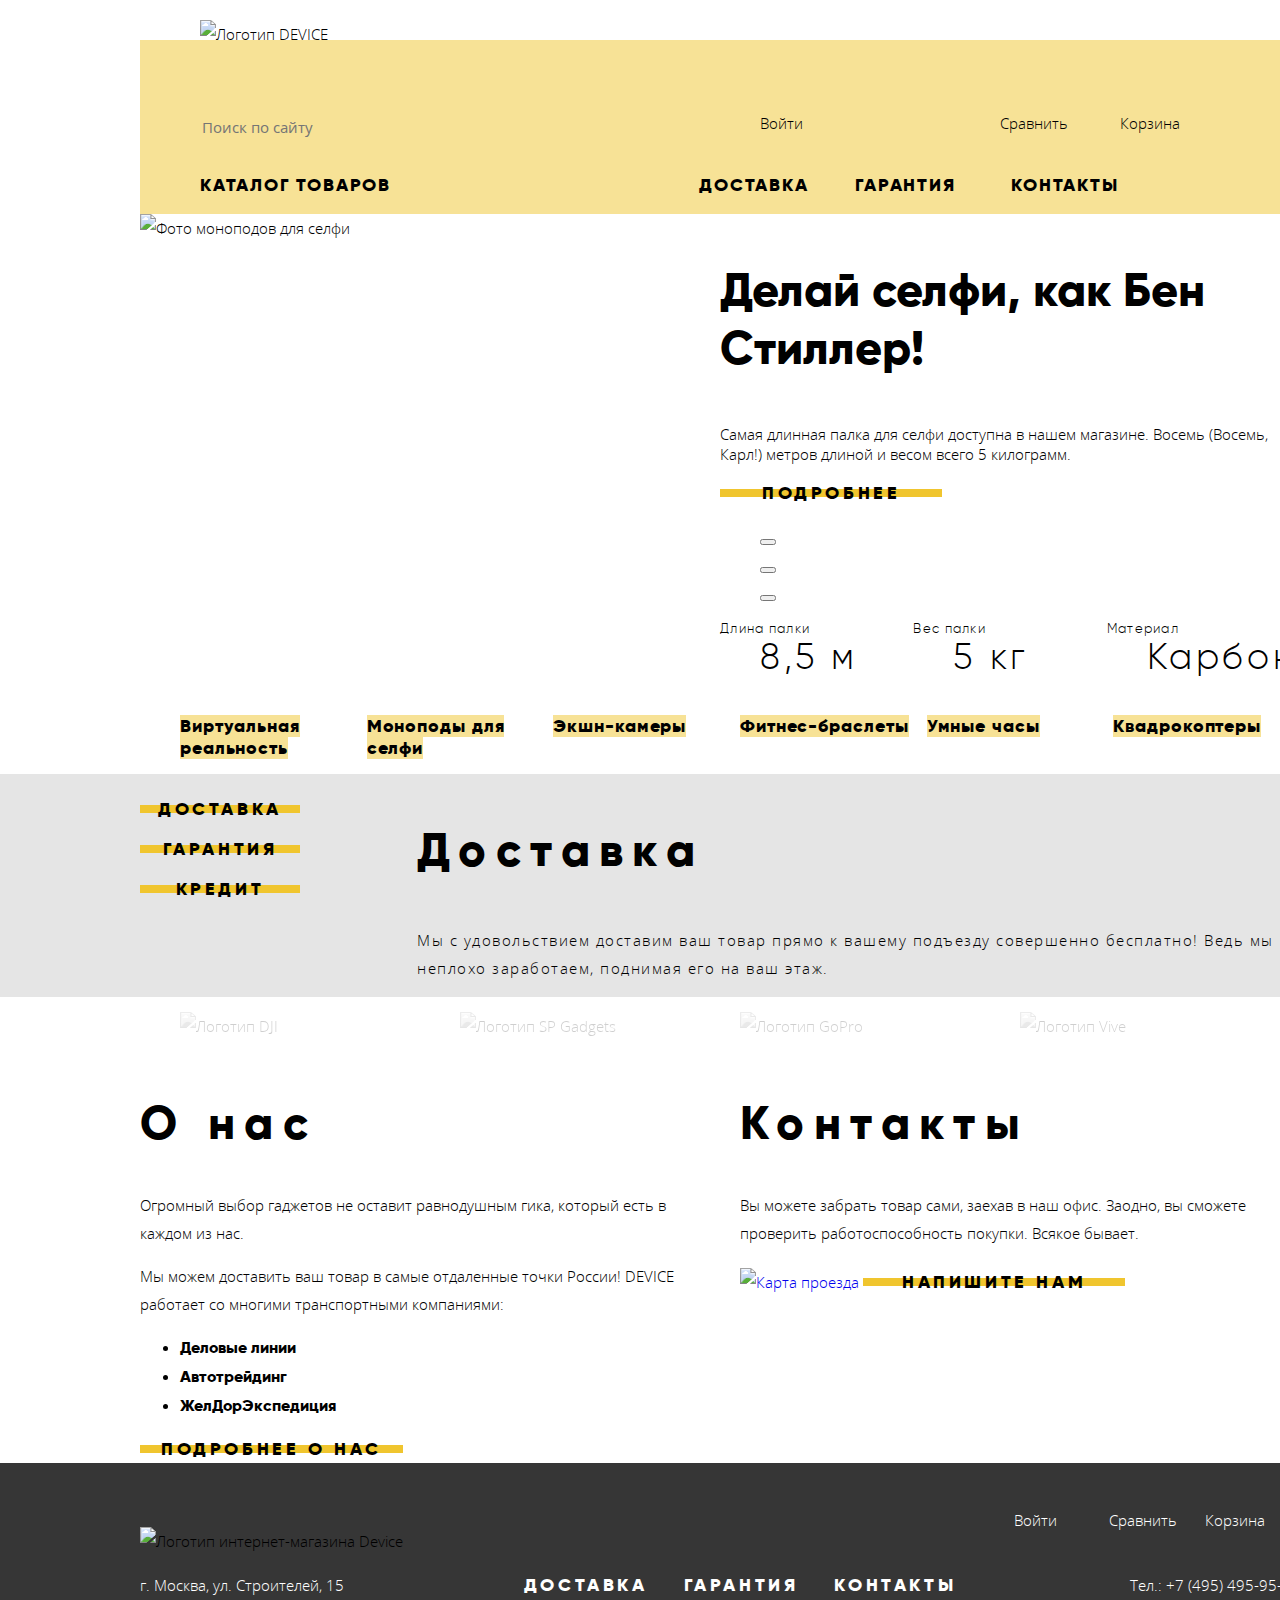
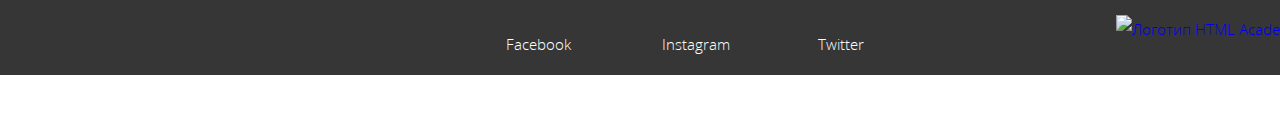
==== index.html @ d5644e41 "Сетка на гридах для внутренней страницы" ====
<!DOCTYPE html>
<html class="page" lang="ru">
  <head>
    <meta charset="utf-8">
    <title>HTML Academy: Девайс</title>
    <link rel="stylesheet" href="css/normalize.css">
    <link rel="stylesheet" href="css/style.css">
  </head>
  <body class="page-body">
    <!-- Хедер, который показывается неавторизованному пользователю -->
    <header class="main-header container">
      <a class="main-header-logo"> <!-- Вынес логотип из nav, чтобы удобнее было строить сетку -->
        <img class="logo logo-active" src="img/logo.svg" width="163" height="35" alt="Логотип DEVICE">
      </a>
      <input class="search" type="search" placeholder="Поиск по сайту">
      <ul class="header-links">
        <li><a class="login-link" href="#">Войти</a></li>
        <li><a class="compare-link" href="#">Сравнить</a></li>
        <li><a class="cart-link" href="#">Корзина</a></li>
      </ul>
      <nav class="main-navigation">
        <ul class="site-navigation">
          <li><a href="catalog.html">Каталог товаров</a></li>
          <li><a href="#">Доставка</a></li>
          <li><a href="#">Гарантия</a></li>
          <li><a href="#">Контакты</a></li>
        </ul>
      </nav>
      <!-- Там еще был элемент оформления, белый прямоугольник, реализованный средствами CSS, его пока не вставляю, если в этом задании только разметку делаем без стилизации. Наверное, это будет <span></span> -->
    </header>

    <main class="main-wrapper">
      <h1 class="visually-hidden">Интернет-магазин DEVICE</h1>
      <div class="featured-products">
        <h2 class="visually-hidden">Популярные товары</h2>
        <!-- Слайд №1 -->
        <section class="slider slide-1 container">
          <img src="img/slider-1.png" width="384" height="486" alt="Фото моноподов для селфи">
          <div class="slider-info-wrapper">
            <h3>Делай селфи, как Бен Стиллер!</h3>
            <p>Самая длинная палка для селфи доступна в нашем магазине.
            Восемь (Восемь, Карл!) метров длиной и весом всего 5 килограмм.</p>
              <a class="button" href="#">Подробнее</a>
              <!-- Кнопки переключения слайдов. С помощью JS реализовал бы смену слайдов по событию onclick,
              а как сделать средствами CSS - пока не думал -->
              <ul class="slider-buttons">
                <li><button type="button"></button></li>
                <li><button type="button"></button></li>
                <li><button type="button"></button></li>
              </ul>
            <dl class="slider-def">
              <div class="slider-def-wrapper">
                <dt>Длина палки</dt>
                <dd>8,5 м</dd>
              </div>
              <div class="slider-def-wrapper">
                <dt>Вес палки</dt>
                <dd>5 кг</dd>
              </div>
              <div class="slider-def-wrapper">
                <dt>Материал</dt>
                <dd>Карбон</dd>
              </div>
            </dl>
          </div>
        </section>
        <!-- Слайд №2/ Этот и последующие слайды пока замоментирую для удобства построения сетки -->
        <!--
        <section class="slider slide-2 container">
          <h3>Худеем правильно!</h3>
          <img src="img/slider-2.png" width="345" height="485" alt="Фото фитнес-браслета">
          <p>Мотивирующие фитнес-браслеты помогут найти в себе силы
          не пропускать занятия и соблюдать диету.</p>
          <dl class="slider-def">
            <dt>Без подзарядки</dt>
            <dd>48 часов</dd>
          </dl>
          <a class="button" href="#">Подробнее</a>
        </section>
        -->
        <!-- Слайд №3 -->
        <!--
        <section class="slider slide-3 container">
          <h3>Порхает как бабочка, жалит как пчела!</h3>
          <img src="img/slider-3.png" width="526" height="334" alt="Фото дрона">
          <p>Этот обычный, на первый взгляд, квадрокоптер оснащен
          мощным лазером, замаскированным под стандартную камеру.</p>
          <dl class="slider-def">
            <dt>Дальность полета</dt>
            <dd>800 м</dd>
            <dt>Радиус поражения</dt>
            <dd>50 м</dd>
          </dl>
          <a class="button" href="#">Подробнее</a>
        </section>
        -->
      </div>
      <section class="popular container">
        <h2 class="visually-hidden">Популярные товарные категории</h2>
        <!-- Во всех пунктах нижеследующего списка иконку можно разметить как img, но это скорее не контентное изображение,
        а "фоновая иконка", и можно оформить как CSS background-image у заголовка. Как лучше? Каждый отдельный блок будет кликабелен -->
        <ul class="popular-list">
          <li class="popular-list-item">
            <a href="#">Виртуальная реальность</a>
          </li>
          <li class="popular-list-item">
            <a href="catalog.html">Моноподы для селфи</a>
          </li>
          <li class="popular-list-item">
            <a href="#">Экшн-камеры</a>
          </li>
          <li class="popular-list-item">
            <a href="#">Фитнес-браслеты</a>
          </li>
          <li class="popular-list-item">
            <a href="#">Умные часы</a>
          </li>
          <li class="popular-list-item">
            <a href="#">Квадрокоптеры</a>
          </li>
        </ul>
      </section>
      <section class="services">
        <h2 class="visually-hidden">Сервисы</h2>
          <div class="services-wrapper container">
            <ul class="services-list">
              <li class="services-list-item"><button class="button services-button" type="button">Доставка</button></li>
              <li class="services-list-item"><button class="button services-button" type="button">Гарантия</button></li>
              <li class="services-list-item"><button class="button services-button" type="button">Кредит</button></li>
            </ul>
            <!-- Первый слайд -->
            <div class="delivery">
              <h3 class="delivery-heading">Доставка</h3>
              <p class="delivery-description">Мы с удовольствием доставим ваш товар прямо к вашему
              подъезду совершенно бесплатно! Ведь мы неплохо
              заработаем, поднимая его на ваш этаж.</p>
              <!-- Фоновая иконка будет, вероятно, background-image -->
            </div>
            <!-- Второй слайд -->
            <!-- Этот и последующие слайды закомментирую на время построения сетки
            <div class="warranty">
              <h3>Гарантия</h3>
              <p class="warranty-description">Если из-за возгорания купленного у нас товара у вас сгорит дом —
              не переживайте, мы выдадим вам новый.
              Товар, не дом, конечно же.</p>
            </div>
             -->
            <!-- Третий слайд -->
            <!--
            <div class="loan">
              <h3>Кредит</h3>
              <p class="loan-description">Залезть в долговую яму стало проще! Кредитные консультанты
              подберут для вас наиболее выгодные
              условия кредита. Выгодные для нашего банка, разумеется.</p>
            </div>
            -->
          </div>
      </section>
      <section class="partners container">
        <h2 class="visually-hidden">Логотипы партнеров</h2>
        <ul class="partners-list">
          <li class="partners-list-item">
            <a href="#"><img src="img/partner-logo-1-color.png" width="260" height="100" alt="Логотип DJI"></a>
          </li>
          <li class="partners-list-item">
            <a href="#"><img src="img/partner-logo-2-color.png" width="260" height="100" alt="Логотип SP Gadgets"></a>
          </li>
          <li class="partners-list-item">
            <a href="#"><img src="img/partner-logo-3-color.png" width="260" height="100" alt="Логотип GoPro"></a>
          </li>
          <li class="partners-list-item">
            <a href="#"><img src="img/partner-logo-4-color.png" width="260" height="100" alt="Логотип Vive"></a>
          </li>
        </ul>
      </section>
      <div class="double-block container"><!-- Два нижеописанных section на макете как бы в одном блоке, поэтому обернул в общий div-->
        <section class="about">
          <!-- Декоративный ректангл, возможно, span+CSS -->
          <h2>О нас</h2>
          <p>Огромный выбор гаджетов не оставит равнодушным гика,
          который есть в каждом из нас.</p>
          <p>Мы можем доставить ваш товар в самые отдаленные точки
          России! DEVICE работает со многими транспортными компаниями:</p>
          <ul class="logistics-list">
            <li class="logistics-list-item">
              <a href="#">Деловые линии</a>
            </li>
            <li class="logistics-list-item">
              <a href="#">Автотрейдинг</a>
            </li>
            <li class="logistics-list-item">
              <a href="#">ЖелДорЭкспедиция</a>
            </li>
          </ul>
          <a class="button button-about" href="#">Подробнее о нас</a>
        </section>
        <section class="contacts">
          <h2>Контакты</h2>
          <!-- Декоративный ректангл, возможно, span+CSS -->
          <p>Вы можете забрать товар сами, заехав в наш офис. Заодно, вы сможете
          проверить работоспособность покупки. Всякое бывает.</p>
          <a class="contacts-map" href="#">
            <img src="img/contacts-map.png" width="560" height="222" alt="Карта проезда">
          </a>
          <button class="button contacts-button" type="button">Напишите нам</button>
        </section>
      </div>
    </main>

    <!-- Футер, который показывается неавторизованному пользователю -->
    <footer class="page-footer">
      <div class="footer-wrapper container">
        <ul class="footer-links">
          <li><a class="login-link" href="#">Войти</a></li>
          <li><a class="compare-link" href="#">Сравнить</a></li>
          <li><a class="cart-link" href="#">Корзина</a></li>
        </ul>
        <address class="address">г. Москва, ул. Строителей, 15</address>
        <a class="page-footer-logo"><!-- Вынес логотип из nav, чтобы удобнее было строить сетку -->
          <img class="logo logo-active" src="img/logo-footer.svg" width="163" height="35" alt="Логотип интернет-магазина Device">
        </a>
        <nav class="footer-navigation">
          <ul class="navigation-list">
            <li class="navigation-list-item"><a href="#">Доставка</a></li>
            <li class="navigation-list-item"><a href="#">Гарантия</a></li>
            <li class="navigation-list-item"><a href="#">Контакты</a></li>
          </ul>
        </nav>
          <div class="phone-wrapper">
            <p>Тел.: <a class="phone" href="tel:+74954959595">+7 (495) 495-95-95</a></p>
          </div>
        <section class="footer-social">
          <h2 class="visually-hidden">Профили в соц. сетях</h2>
          <ul class="social-list">
            <li class="social-list-item"><a class="social-button" href="#">Facebook</a></li>
            <li class="social-list-item"><a class="social-button" href="#">Instagram</a></li>
            <li class="social-list-item"><a class="social-button" href="#">Twitter</a></li>
          </ul>
        </section>
        <a class="footer-academy-link" href="https://htmlacademy.ru/intensive/htmlcss">
          <!-- Изначально в макете ширина логотипа была дробная (26.94), но валидатор выдал ошибку и я
          поставил целое число, т.к. оно в пределах допуска и разница не влияет на внешний вид -->
          <img src="https://via.placeholder.com/27x34" width="27" height="34" alt="Логотип HTML Academy">
        </a>
      </div>
      <!-- Там еще был элемент оформления, оранжевый прямоугольник, реализованный средствами CSS, его пока не вставляю, если в этом задании только разметку делаем без стилизации. Наверное, это будет <span></span> -->
    </footer>
    <!-- Пока делаю сетку, закомментирую модальные окна/
    Модальное окно с формой обратной связи "Напишите нам"
    <section class="modal modal-write-us">
      <h2>Напишите нам</h2>
      Здесь будет сама форма
      <button class="button modal-button" type="button">Отправить</button>
      <button class="modal-close" type="button"></button>
    </section>
    Модальное окно "Карта проезда"
    <section class="modal modal-map">
      <h2>Карта проезда</h2>
    </section> -->
  </body>
</html>
---- css/style.css ----
/* Кастомные свойства (палитра) */
:root {
  /* Основная палитра */
  --black: #000000;
  --dark: #363636;
  --grey: #464646;
  --half-grey: #7E7E7E;
  --grey-light: #E5E5E5;
  --grey-lightest: #EBEBEB;
  --grey-dark: #D9D9D9;
  --white: #FFFFFF;
  /* Дополнительная палитра */
  --yellow: #F7E296;
  --yellow-dark: #F0C52E;
  --yellow-light: #F7E296;
  --green: #91C92F;
  --transparent-black: rgba(0, 0, 0, 0.3);
  /* Статус */
  --status: #F6DADA;
}

/* Шрифты */
@font-face {
  font-family: "Gilroy";
  src:
  url("../fonts/gilroyextrabold.woff2") format("woff2"),
  url("../fonts/gilroyextrabold.woff") format("woff");
  font-weight: 800;
  font-style: normal;
}

@font-face {
  font-family: "Gilroy";
  src:
  url("../fonts/gilroylight.woff2") format("woff2"),
  url("../fonts/gilroylight.woff") format("woff");
  font-weight: 300;
  font-style: normal;
}

@font-face {
  font-family: "Open Sans";
  src:
  url("../fonts/opensans.woff2") format("woff2"),
  url("../fonts/opensans.woff") format("woff");
  font-weight: 400;
  font-style: normal;
}

@font-face {
  font-family: "Open Sans";
  src:
  url("../fonts/opensanslight.woff2") format("woff2"),
  url("../fonts/opensanslight.woff") format("woff");
  font-weight: 300;
  font-style: normal;
}

/* Общие стили */

body {
  min-width: 1440px;
  font-family: Open Sans, Arial, sans-serif;
  font-size: 15px;
  font-weight: 300;
  font-style: normal;
  color: var(--black);
  line-height: 28px;
}

a {
  text-decoration: none;
}

img {
  max-width: 100%; /* Чтобы изображения не выходили за пределы родительских элементов */
  height: auto; /* Автоматическая высота для пропорционального изменения размеров */
}

/* Хедер */
.main-header {
  background-color: var(--yellow);
  padding-left: 60px;
  padding-right: 60px;
}

.main-header.container {
  width: 1040px;
}

.main-navigation {
  font-family: Gilroy, Arial, sans-serif;
  font-style: normal;
  font-weight: 800;
  font-size: 18px;
  line-height: 22px;
  /* identical to box height */
  letter-spacing: 0.1em;
  text-transform: uppercase;
}

.site-navigation {
  padding: 0;
}

.site-navigation,
.header-links {
  list-style: none;
}

.site-navigation a,
.header-links a {
  color: var(--black);
}

.site-navigation a:hover,
.header-links a:hover {
  opacity: 0.6;
}

.site-navigation a:focus,
.header-links a:focus {
  opacity: 0.3;
}

.logo:hover {
  opacity: 0.6;
}

.logo:active {
  opacity: 0.3;
}

.logo-active:hover,
.logo-active:active {
  opacity: 1;
}

.header-links {
  line-height: 20px;
}

/* Слайдер */

/* Потом назначу гриды
.featured-products {
}
*/

.visually-hidden {
  position: absolute;
  clip: rect(0 0 0 0);
  width: 1px;
  height: 1px;
  margin: -1px;
}

.slider-buttons {
  list-style: none;
}

.slider h3 {
  font-family: Gilroy, Arial, sans-serif;
  font-style: normal;
  font-size: 47px;
  line-height: 58px;
}

.slider p {
  line-height: 20px;
}

.slider-def {
  font-family: Gilroy, Arial, sans-serif;
  font-size: 13px;
  line-height: 15px;
  letter-spacing: 0.1em;
}

.slider-def dd {
  font-size: 36px;
  line-height: 42px;
  letter-spacing: 0.1em;
}

.button {
  font-family: Gilroy, Arial, sans-serif;
  font-style: normal;
  font-weight: 800;
  font-size: 18px;
  line-height: 22px;
  /* identical to box height */
  letter-spacing: 0.2em;
  text-transform: uppercase;
  color: var(--black);
  background: linear-gradient(to top, transparent 40%,
  var(--yellow-dark) 40%,
  var(--yellow-dark) 60%,
  transparent 60%);
  border: none;
  box-sizing: border-box;
  padding: 9px 42px;
  outline: 0;
}

.button:hover {
  background: var(--yellow-dark);
}

.button:active {
  background: linear-gradient(to top, transparent 0%,
  var(--yellow-dark) 0%,
  var(--yellow-dark) 100%,
  transparent 100%);
  opacity: 0.3;
}

/* Популярные категории товаров */

/* Потом назначу гриды
.popular {
  width: 1140px;
  margin: 0 auto;
}
*/

.popular-list {
  list-style: none;
}

.popular-list-item {
  font-family: Gilroy, Arial, sans-serif;
  font-weight: 800;
  font-size: 18px;
  line-height: 22px;
  letter-spacing: 0.05em;
}

.popular-list-item a {
  color: var(--black);
  background-color: var(--yellow-light);
}

.popular-list-item a:hover {
  background-color: var(--yellow-dark);
}

.popular-list-item a:active {
  opacity: 0.3;
  background-color: var(--yellow-dark);
}

/* Сервисы */
.services {
  background-color: var(--grey-light);
}

.services-list {
  list-style: none;
}

.services-button {
  padding: 9px;
  min-width: 160px;
}

.services-button:active,
.services-button:focus {
  background: var(--black);
  color: var(--yellow);
  border-radius: 0px;
  box-sizing: border-box;
  width: 277px;
  text-align: left;
  min-width: 177px;
  outline: 0;
  opacity: 1;
}

/* Следующие 3 CSS-правила с разными padding-left нужны для того, чтобы идеально спозиционировать надпись в кнопке,
у которой меняется ширина по нажатию */
li:nth-child(1) .services-button:active,
li:nth-child(1) .services-button:nth-child(1):focus {
  padding-left: 18px;
}

li:nth-child(2) .services-button:active,
li:nth-child(2) .services-button:nth-child(1):focus {
  padding-left: 23px;
}

li:nth-child(3) .services-button:active,
li:nth-child(3) .services-button:nth-child(1):focus {
  padding-left: 36px;
}

.services h3 {
  font-family: Gilroy, Arial, sans-serif;
  font-weight: 800;
  font-size: 47px;
  line-height: 58px;
  /* identical to box height */
  letter-spacing: 0.2em;
}

.services p {
  line-height: 28px;
  /* or 187% */
  letter-spacing: 0.1em;
}

/* Логотипы партнеров */

/* Потом назначу гриды
.partners {
  width: 1140px;
  margin: 0 auto;
}
*/

.partners-list {
  list-style: none;
}

.partners-list-item {
  filter: grayscale(100%) opacity(20%);
}

.partners-list-item:hover {
  filter: none;
}

/* О нас */

.about {
  width: 560px;
}

.about h2 {
  font-family: Gilroy, Arial, sans-serif;
  font-weight: 800;
  font-size: 47px;
  line-height: 58px;
  /* identical to box height */
  letter-spacing: 0.2em;
}

.about p {
  line-height: 28px;
}

/* Будем делать через псевдоэлементы, пока закрываю в коммент
.logistics-list {

}
*/

.logistics-list-item a {
  font-family: Gilroy, Arial, sans-serif;
  font-weight: 800;
  font-size: 16px;
  line-height: 28px;
/* or 175% */
  color: var(--black);
}

.button-about {
  padding: 9px 21px;
}

/* Контакты */
.contacts {
  width: 560px;
}

.contacts h2 {
  font-family: Gilroy, Arial, sans-serif;
  font-weight: 800;
  font-size: 47px;
  line-height: 58px;
  letter-spacing: 0.2em;
  color: var(--black);
}

 .contacts-button {
  padding-right: 39px;
  padding-left: 39px;
 }

/* Подвал */

.page-footer {
  background-color: var(--dark);
}

.footer-links {
  list-style: none;
}

.footer-links a {
  color: var(--white);
}

.footer-links a:hover {
  opacity: 0.6;
}

.footer-links a:focus {
  opacity: 0.3;
}

.footer-links {
  line-height: 20px;
}

.navigation-list {
  list-style: none;
}

.navigation-list a {
  font-family: Gilroy, Arial, sans-serif;
  font-weight: 800;
  font-size: 18px;
  line-height: 22px;
  /* identical to box height */
  letter-spacing: 0.2em;
  text-transform: uppercase;
  color: var(--white);
}

.navigation-list  a {
  color: var(--white);
}

.navigation-list  a:hover {
  opacity: 0.6;
}

.navigation-list  a:focus {
  opacity: 0.3;
}

.address {
  font-style: normal;
}

.address,
.phone,
.page-footer p {
  line-height: 20px;
  color: var(--white);
}

.social-list {
  list-style: none;
}

.social-list a {
  color: var(--white);
}

/* Модальные окна */

.modal-button {
  padding-left: 34px;
  padding-right: 34px;
}

/* Страница каталога */
.heading {
  font-family: Gilroy, Arial, sans-serif;
  font-weight: 800;
}

.main-heading {
  font-size: 47px;
  line-height: 58px;
}

.header-links .logout-button {
  color: var(--transparent-black);
}

.breadcrumbs {
  list-style: none;
  font-size: 14px;
  line-height: 19px;
}

.breadcrumbs a {
  color: var(--black);
  opacity: 0.3;
}

.breadcrumbs a:hover {
  opacity: 0.6;
}

.breadcrumbs a:active {
  opacity: 0.1;
}

.breadcrumbs .breadcrumbs-active:hover,
.breadcrumbs .breadcrumbs-active:active {
  opacity: 0.3;
}

/* Сортировка */
.sort-wrapper {
  background-color: var(--grey-light);
}

.sort-heading {
  font-size: 16px;
  line-height: 20px;
  text-transform: uppercase;
}

.sort-list,
.sort-arrows {
  list-style: none;
}

.sort-list a {
  font-size: 14px;
  line-height: 19px;
  color: var(--black);
  opacity: 0.3;
}

.sort-list a:hover,
.sort-list a:focus {
  opacity: 0.6;
}

.sort-list a:active {
  opacity: 1;
  pointer-events: none;
}

.sort-list .sort-active,
.sort-list .sort-active:hover,
.sort-list .sort-active:active {
  opacity: 1;
}

.product-list {
  list-style: none;
}

.product-heading {
  color: var(--black);
  font-size: 18px;
  line-height: 22px;
  letter-spacing: 0.05em;
}

.price {
  font-family: Gilroy, Arial, sans-serif;
  font-size: 16px;
  line-height: 18px;
  letter-spacing: 0.05em;
}

.product-list .button {
  padding-left: 36px;
  padding-right: 36px;
}

.compare-button {
  font-size: 13px;
  line-height: 18px;
  letter-spacing: 0.1em;
  color: var(--black);
  opacity: 0.5;
}

.compare-button:hover {
  opacity: 1;
}

.compare-button:active {
  opacity: 0.2;
}

.pagination-wrapper {
  background-color: var(--grey-lightest);
}

.pagination-list {
  list-style: none;
}

.pagination-button {
  font-family: Gilroy, Arial, sans-serif;;
  font-weight: 800;
  font-size: 16px;
  line-height: 20px;
  letter-spacing: 0.1em;
  text-transform: uppercase;
  border: none;
  outline: 0;
  background-color: var(--grey-lightest);
  padding: 25px 26px;
  color: var(--black);
}

.pagination-button:hover {
  background-color: var(--grey-dark);
}

.pagination-button:active {
  color: var(--transparent-black);
}

.pagination-button.numbers {
  color: var(--black);
  padding: 5px;
  opacity: 0.3;
}

.pagination-button.numbers:hover,
.pagination-button.numbers:focus {
  opacity: 0.6;
}

.pagination-button.numbers:active {
  opacity: 1;
}

.numbers.numbers-active,
.numbers.numbers-active:hover,
.numbers.numbers-active:focus,
.numbers.numbers-active:active {
  opacity: 1;
  background: none;
  color: var(--black);
}

.pagination-button.numbers-active:hover {
  background: none;
}

/* Grid */
.page {
  height: 100%; /* чтобы при нехватке контента подвал прижимался к нижней части страницы. */
}

.page-body {
  min-height: 100%;
  display: grid;
  grid-template-rows: min-content 1fr min-content;
  align-content: start;
}

.container {
  width: 1160px;
  margin-left: auto;
  margin-right: auto;
}

.main-header {
  display: grid;
  grid-template-columns: 1fr 1fr;
  grid-template-rows: 1fr 1fr 1fr;
  margin-top: 40px;
}

.header-links {
  display: grid;
  grid-template-columns: 50% 25% 25%;
  grid-column: 2 / 3;
  margin-left: 0;
}

.main-header-logo {
  grid-column: 1 / 3;
}

.search {
  grid-column: 1 / 2;
  width: 144px;
  height: 20px;
  align-self: center;
  border: none;
  background-color: var(--yellow);
}

.main-navigation {
  grid-column: 1 / 3;
}

.site-navigation {
  display: grid;
  grid-template-columns: 48% 15% 15% 22%;
}

.main-header-logo {
  bottom: 20px;
  position: relative;
}

.slider {
  display: grid;
  grid-template-columns: 1fr 1fr;
}

.slider a {
  grid-column: 1 / 2;
}

.slider-def {
  display: grid;
  grid-template-columns: repeat(3, 1fr);
}

/* Микросетка, ставит кнопки слайдера друг за другом
.slider-buttons {
  display: grid;
  grid-template-columns: repeat(3, 1fr);
}
*/

/*
.slider-buttons-wrapper {
  display: grid;
  grid-template-columns: repeat(2, 1fr);
}
*/

.popular-list {
  display: grid;
  grid-template-columns: repeat(6, 1fr);
}

.services-wrapper {
  display: grid;
  grid-template-columns: 277px 1fr;
}

.services-list {
  padding-left: 0;
}

.partners-list {
  display: grid;
  grid-template-columns: repeat(4, 1fr);
}

.double-block {
  gap: 40px;
  display: grid;
  grid-template-columns: 1fr 1fr;
}

.footer-wrapper {
  display: grid;
  grid-template-columns: 1fr 1fr 1fr;
  grid-template-rows: 1fr 1fr 1fr;
}

.page-footer {
  padding-top: 32px;
}

.page-footer-logo {
  grid-column: 1 / 2;
  grid-row: 1 / 2;
  padding-top: 32px;
  /*margin-top: 64px;*/
}

.footer-links {
  grid-column: 3 / 4;
  grid-row: 1 / 2;
  display: grid;
  grid-template-columns: repeat(3, 1fr);
  /*margin-top: 46px;*/
}

.address {
  grid-column: 1 / 2;
  grid-row: 2 / 3;
  align-self: center;
}

.footer-navigation {
  grid-column: 2 / 3;
  grid-row: 2 / 3;
  align-self: center;
}

.navigation-list {
  display: grid;
  grid-template-columns: repeat(3, 1fr);
}

.navigation-list li {
  margin-left: 18px;
  margin-right: 18px;
}

.phone-wrapper {
  grid-column: 3 / 4;
  grid-row: 2 / 3;
  align-self: center;
  text-align: right;
}

.footer-social {
  grid-column: 2 / 3;
  grid-row: 3 / 4;
}

.footer-academy-link {
  grid-column: 3 / 4;
  grid-row: 3 / 4;
  text-align: right;
}

.social-list {
  display: grid;
  grid-template-columns: repeat(3, 1fr);
}

/* Сетка страницы каталога */

.header-links-inner {
  display: grid;
  grid-template-columns: 35% 15% 25% 25%;
  grid-column: 2 / 3;
  list-style: none;
}

.top-wrapper.container {
  width: 1044px;
  padding-left: 60px;
  padding-right: 60px;
}

.breadcrumbs {
  display: grid;
  grid-template-columns: 1fr 1fr 1fr 50%;
  grid-template-areas:
  'first second third .';
  padding-left: 0px;
}

.breadcrumb-first {
  grid-area: first;
}

.breadcrumb-second {
  grid-area: second;
}

.breadcrumb-third {
  grid-area: third;
}

.inner-page .footer-links {
  grid-column: 2 / 4;
  grid-row: 1 / 2;
  display: grid;
  grid-template-columns: repeat(4, 1fr);
  /*margin-top: 46px;*/
}

.section-wrapper {
  display: grid;
  grid-template-columns: 238px auto;
}

.sort-wrapper {
  display: grid;
  grid-template-columns: 20% 70% 10%;
}

.product-list {
  display: grid;
  grid-template-columns: 50% 50%;
}

.pagination-wrapper {
  display: grid;
  grid-template-columns: 15% 70% 15%;
}
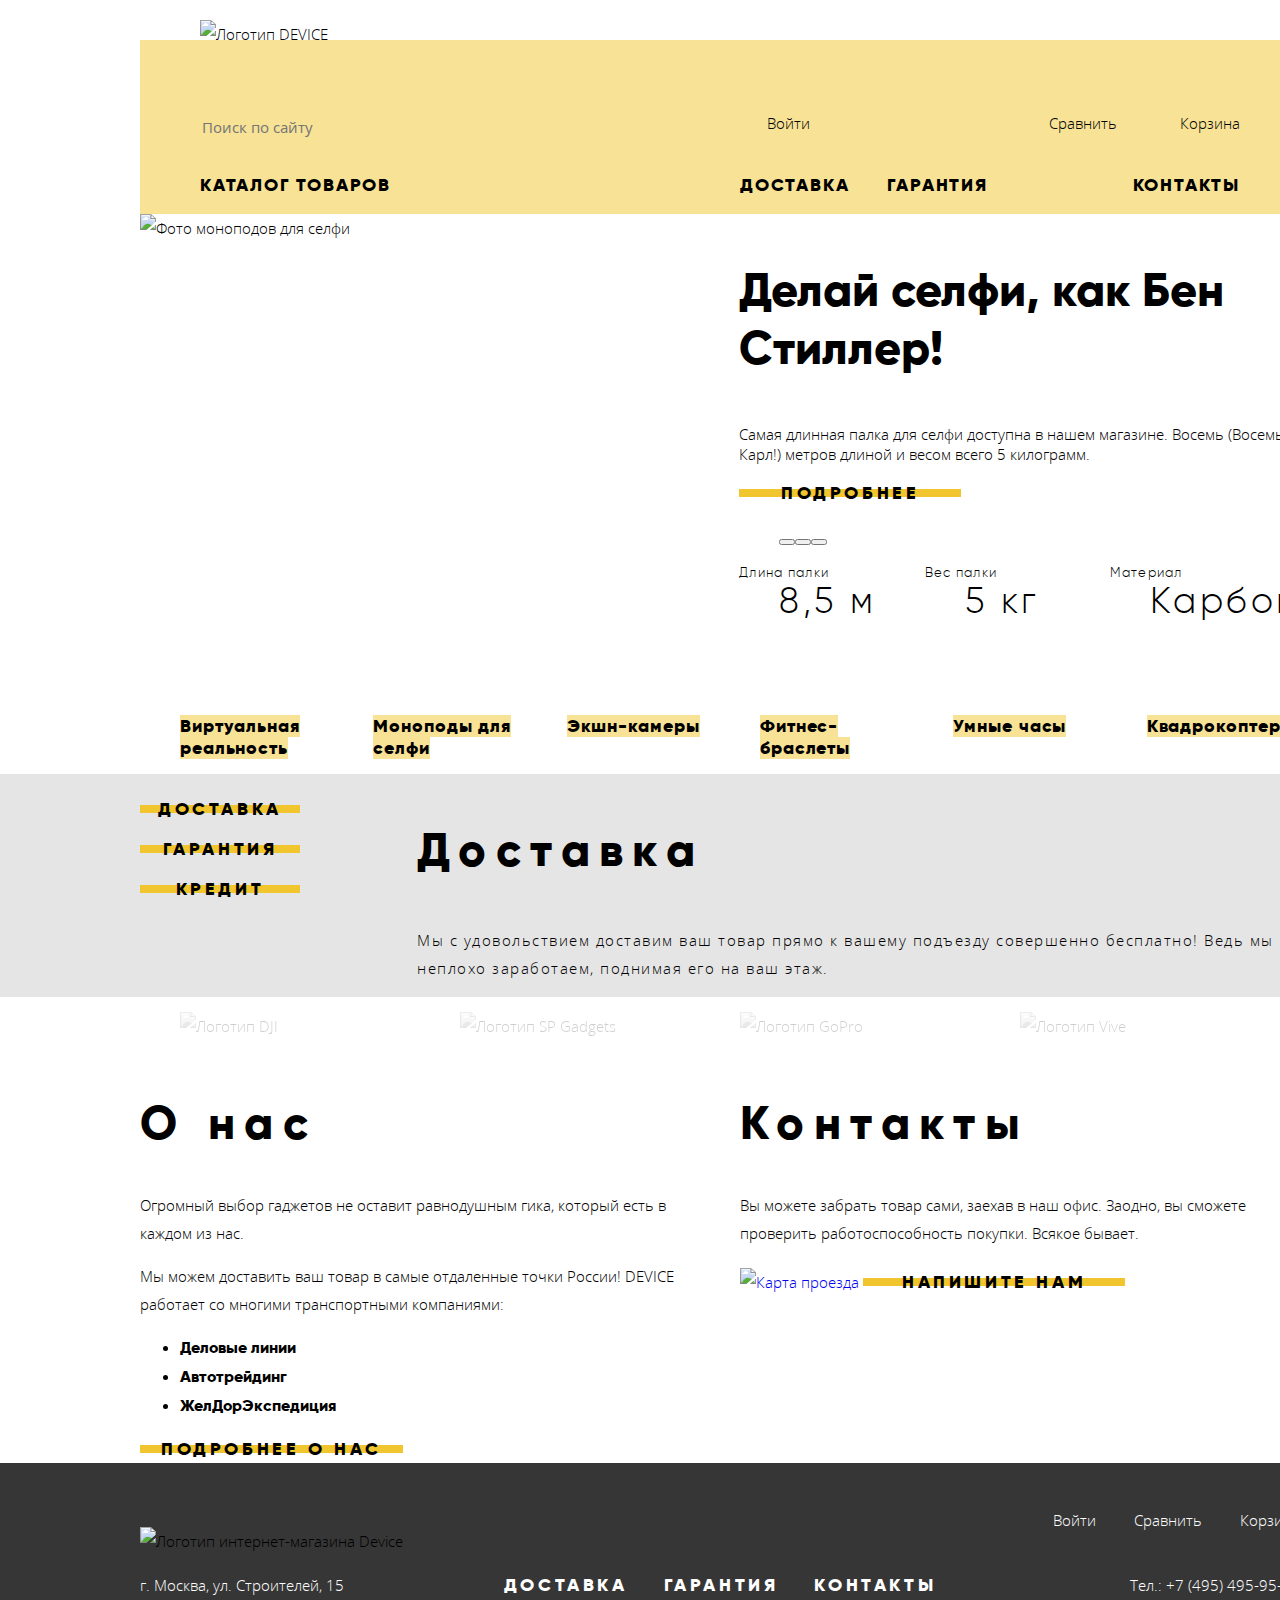
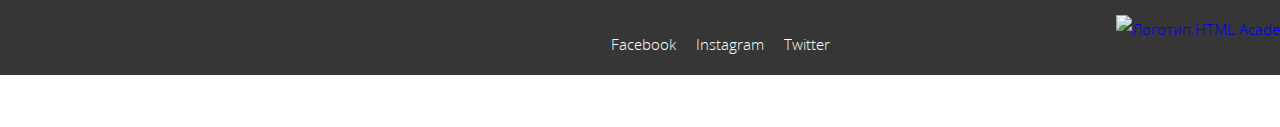
==== commit 386b242c: "Внесены правки в микросетки на флексах для обеих страниц" ====
--- a/index.html
+++ b/index.html
@@ -20,10 +20,10 @@
       </ul>
       <nav class="main-navigation">
         <ul class="site-navigation">
-          <li><a href="catalog.html">Каталог товаров</a></li>
-          <li><a href="#">Доставка</a></li>
-          <li><a href="#">Гарантия</a></li>
-          <li><a href="#">Контакты</a></li>
+          <li class="site-navigation-item"><a href="catalog.html">Каталог товаров</a></li>
+          <li class="site-navigation-item"><a href="#">Доставка</a></li>
+          <li class="site-navigation-item"><a href="#">Гарантия</a></li>
+          <li class="site-navigation-item"><a href="#">Контакты</a></li>
         </ul>
       </nav>
       <!-- Там еще был элемент оформления, белый прямоугольник, реализованный средствами CSS, его пока не вставляю, если в этом задании только разметку делаем без стилизации. Наверное, это будет <span></span> -->
--- a/css/style.css
+++ b/css/style.css
@@ -7,6 +7,7 @@
   --half-grey: #7E7E7E;
   --grey-light: #E5E5E5;
   --grey-lightest: #EBEBEB;
+  --grey-medium: #DCDCDC;
   --grey-dark: #D9D9D9;
   --white: #FFFFFF;
   /* Дополнительная палитра */
@@ -104,22 +105,26 @@
 }
 
 .site-navigation,
-.header-links {
+.header-links,
+.header-links-inner {
   list-style: none;
 }
 
 .site-navigation a,
-.header-links a {
+.header-links a,
+.header-links-inner a {
   color: var(--black);
 }
 
 .site-navigation a:hover,
-.header-links a:hover {
+.header-links a:hover,
+.header-links-inner a:hover {
   opacity: 0.6;
 }
 
 .site-navigation a:focus,
-.header-links a:focus {
+.header-links a:focus,
+.header-links-inner a:focus  {
   opacity: 0.3;
 }
 
@@ -141,11 +146,6 @@
 }
 
 /* Слайдер */
-
-/* Потом назначу гриды
-.featured-products {
-}
-*/
 
 .visually-hidden {
   position: absolute;
@@ -157,6 +157,7 @@
 
 .slider-buttons {
   list-style: none;
+  display: flex;
 }
 
 .slider h3 {
@@ -216,13 +217,6 @@
 }
 
 /* Популярные категории товаров */
-
-/* Потом назначу гриды
-.popular {
-  width: 1140px;
-  margin: 0 auto;
-}
-*/
 
 .popular-list {
   list-style: none;
@@ -311,16 +305,12 @@
 
 /* Логотипы партнеров */
 
-/* Потом назначу гриды
-.partners {
-  width: 1140px;
-  margin: 0 auto;
-}
-*/
-
-.partners-list {
-  list-style: none;
-}
+  .partners-list {
+  display: grid;
+  grid-template-columns: repeat(4, 1fr);
+  list-style: none;
+}
+
 
 .partners-list-item {
   filter: grayscale(100%) opacity(20%);
@@ -351,7 +341,6 @@
 
 /* Будем делать через псевдоэлементы, пока закрываю в коммент
 .logistics-list {
-
 }
 */
 
@@ -360,7 +349,6 @@
   font-weight: 800;
   font-size: 16px;
   line-height: 28px;
-/* or 175% */
   color: var(--black);
 }
 
@@ -455,6 +443,10 @@
   list-style: none;
 }
 
+.social-list-item {
+  margin: 0 10px;
+}
+
 .social-list a {
   color: var(--white);
 }
@@ -482,9 +474,16 @@
 }
 
 .breadcrumbs {
+  display: flex;
+  flex-wrap: wrap;
   list-style: none;
   font-size: 14px;
   line-height: 19px;
+  padding: 0px;
+}
+
+.breadcrumb-item {
+  margin-right: 40px;
 }
 
 .breadcrumbs a {
@@ -516,9 +515,19 @@
   text-transform: uppercase;
 }
 
+
 .sort-list,
 .sort-arrows {
   list-style: none;
+  display: flex;
+}
+
+.sort-list {
+  flex-wrap: wrap;
+}
+
+.sort-list-item {
+  margin-right: 30px;
 }
 
 .sort-list a {
@@ -585,10 +594,17 @@
 
 .pagination-wrapper {
   background-color: var(--grey-lightest);
+  display: flex;
+  flex-wrap: wrap;
+  padding: 0px;
 }
 
 .pagination-list {
   list-style: none;
+  display: flex;
+  flex-wrap: wrap;
+  margin: auto;
+  padding: 0px;
 }
 
 .pagination-button {
@@ -667,10 +683,22 @@
 }
 
 .header-links {
-  display: grid;
-  grid-template-columns: 50% 25% 25%;
-  grid-column: 2 / 3;
-  margin-left: 0;
+  display: flex;
+  flex-wrap: wrap; /* Защита от переполнения */
+  justify-content: flex-end;
+  padding: 0px;
+}
+
+.login-link {
+  margin-right: 239px;
+}
+
+.compare-link {
+  margin-left: auto;
+}
+
+.cart-link {
+  margin-left: 63px;
 }
 
 .main-header-logo {
@@ -690,9 +718,29 @@
   grid-column: 1 / 3;
 }
 
+/* Тут была мини-сетка на гридах
+  .c-navigation {
+  display: grid;
+  grid-template-columns: 48% 15% 15% 22%;
+}
+*/
+
 .site-navigation {
-  display: grid;
-  grid-template-columns: 48% 15% 15% 22%;
+  display: flex;
+  flex-wrap: wrap; /* Защита от переполнения */
+}
+
+.site-navigation li:first-child {
+  width: 502px;
+}
+
+.site-navigation-item {
+  margin-right: 38px;
+}
+
+.site-navigation-item:last-child {
+  margin-left: auto;
+  margin-right: 0px;
 }
 
 .main-header-logo {
@@ -703,6 +751,7 @@
 .slider {
   display: grid;
   grid-template-columns: 1fr 1fr;
+  gap: 38px;
 }
 
 .slider a {
@@ -714,23 +763,10 @@
   grid-template-columns: repeat(3, 1fr);
 }
 
-/* Микросетка, ставит кнопки слайдера друг за другом
-.slider-buttons {
-  display: grid;
-  grid-template-columns: repeat(3, 1fr);
-}
-*/
-
-/*
-.slider-buttons-wrapper {
-  display: grid;
-  grid-template-columns: repeat(2, 1fr);
-}
-*/
-
 .popular-list {
   display: grid;
   grid-template-columns: repeat(6, 1fr);
+  column-gap: 40px;
 }
 
 .services-wrapper {
@@ -740,11 +776,6 @@
 
 .services-list {
   padding-left: 0;
-}
-
-.partners-list {
-  display: grid;
-  grid-template-columns: repeat(4, 1fr);
 }
 
 .double-block {
@@ -773,9 +804,24 @@
 .footer-links {
   grid-column: 3 / 4;
   grid-row: 1 / 2;
-  display: grid;
+  display: flex;
+  flex-wrap: wrap;
+  padding: 0px;
+  justify-content: flex-end;
+  /* display: grid;
   grid-template-columns: repeat(3, 1fr);
+  */
   /*margin-top: 46px;*/
+}
+
+.footer-links .login-link,
+.footer-links .compare-link {
+  margin-right: 38px;
+}
+
+.footer-links .cart-link {
+  margin-left: auto;
+  margin-right: 0px;
 }
 
 .address {
@@ -790,14 +836,32 @@
   align-self: center;
 }
 
+/* Здесь был мини-грид
+  .navigation-list {
+  display: grid;
+  grid-template-columns: repeat(3, 1fr);
+}
+*/
+
 .navigation-list {
-  display: grid;
-  grid-template-columns: repeat(3, 1fr);
+  display: flex;
+  flex-wrap: wrap;
+  justify-content: center;
+  min-width: 440px;
+  padding: 0px;
 }
 
 .navigation-list li {
   margin-left: 18px;
   margin-right: 18px;
+}
+
+.navigation-list-item:first-child {
+  margin-left: 0px;
+}
+
+.navigation-list-item:last-child {
+  margin-right: 0px;
 }
 
 .phone-wrapper {
@@ -818,18 +882,40 @@
   text-align: right;
 }
 
-.social-list {
+/* Здесь был мини-грид
+  .social-list {
   display: grid;
   grid-template-columns: repeat(3, 1fr);
 }
+*/
+
+  .social-list {
+  display: flex;
+  flex-wrap: wrap;
+  justify-content: center;
+  padding: 0px;
+}
 
 /* Сетка страницы каталога */
 
-.header-links-inner {
+/* Здесь был мини-грид
+  .header-links-inner {
   display: grid;
   grid-template-columns: 35% 15% 25% 25%;
   grid-column: 2 / 3;
   list-style: none;
+}
+*/
+
+.header-links-inner {
+  display: flex;
+  flex-wrap: wrap;
+  grid-column: 2 / 3;
+  list-style: none;
+}
+
+.username-link {
+  margin-right: 20px;
 }
 
 .top-wrapper.container {
@@ -838,50 +924,91 @@
   padding-right: 60px;
 }
 
-.breadcrumbs {
-  display: grid;
-  grid-template-columns: 1fr 1fr 1fr 50%;
-  grid-template-areas:
-  'first second third .';
-  padding-left: 0px;
-}
-
-.breadcrumb-first {
-  grid-area: first;
-}
-
-.breadcrumb-second {
-  grid-area: second;
-}
-
-.breadcrumb-third {
-  grid-area: third;
-}
-
 .inner-page .footer-links {
   grid-column: 2 / 4;
   grid-row: 1 / 2;
-  display: grid;
-  grid-template-columns: repeat(4, 1fr);
+  display: flex;
+  flex-wrap: wrap;
+  justify-content: flex-end;
   /*margin-top: 46px;*/
 }
 
+.inner-page .username-link,
+.inner-page .logout-link,
+.inner-page .compare-link,
+.inner-page .cart-link {
+  margin-right: 25px;
+  margin-left: 0px;
+}
+
+.inner-page .cart-link {
+  margin-right: 0px;
+}
+
 .section-wrapper {
   display: grid;
-  grid-template-columns: 238px auto;
+  grid-template-columns: 328px 832px;
+}
+
+.filters {
+  background-color: var(--grey-light);
+}
+
+.filters-heading-wrapper {
+  background-color: var(--grey-medium);
+  padding-top: 9px;
+  padding-bottom: 9px;
+  text-align: center;
 }
 
 .sort-wrapper {
   display: grid;
-  grid-template-columns: 20% 70% 10%;
+  grid-template-columns: 328px 232px 1fr 60px;
 }
 
 .product-list {
   display: grid;
-  grid-template-columns: 50% 50%;
+  grid-template-columns: 360px 360px;
+  margin-top: 69px;
+  padding-left: 72px;
+  gap: 40px;
+}
+
+.product-list {
+  margin-right: 0px;
 }
 
 .pagination-wrapper {
   display: grid;
   grid-template-columns: 15% 70% 15%;
 }
+
+.filter-list {
+  list-style: none;
+}
+
+.top-color-wrapper {
+  display: grid;
+  grid-template-columns: auto 1160px auto;
+}
+
+.color-wrapper-left {
+  background-color: var(--grey-medium);
+}
+
+.color-wrapper-right {
+  background-color: var(--grey-light);
+}
+
+.color-wrapper {
+  display: grid;
+  grid-template-columns: auto 1160px auto;
+}
+
+.color-wrapper .color-wrapper-left {
+  background-color: var(--grey-light);
+}
+
+.color-wrapper .color-wrapper-right {
+  background-color: var(--white);
+}
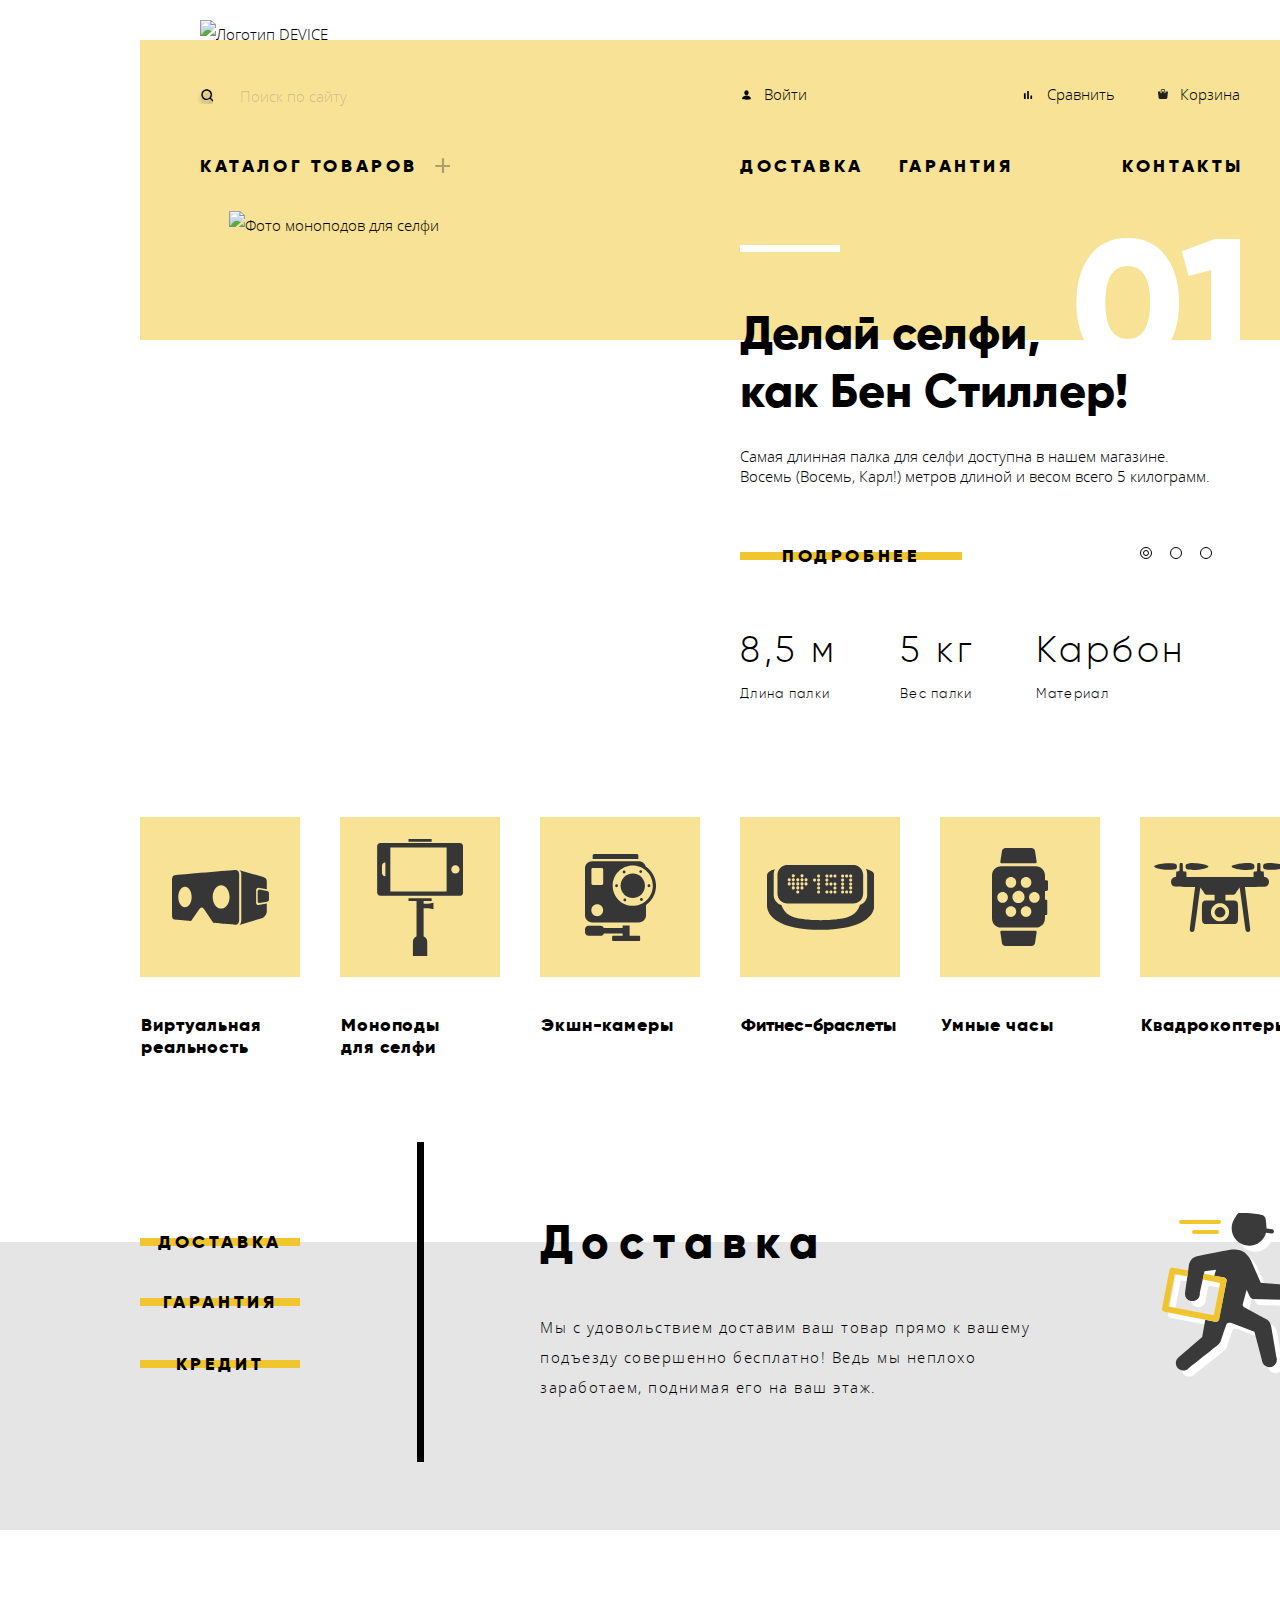
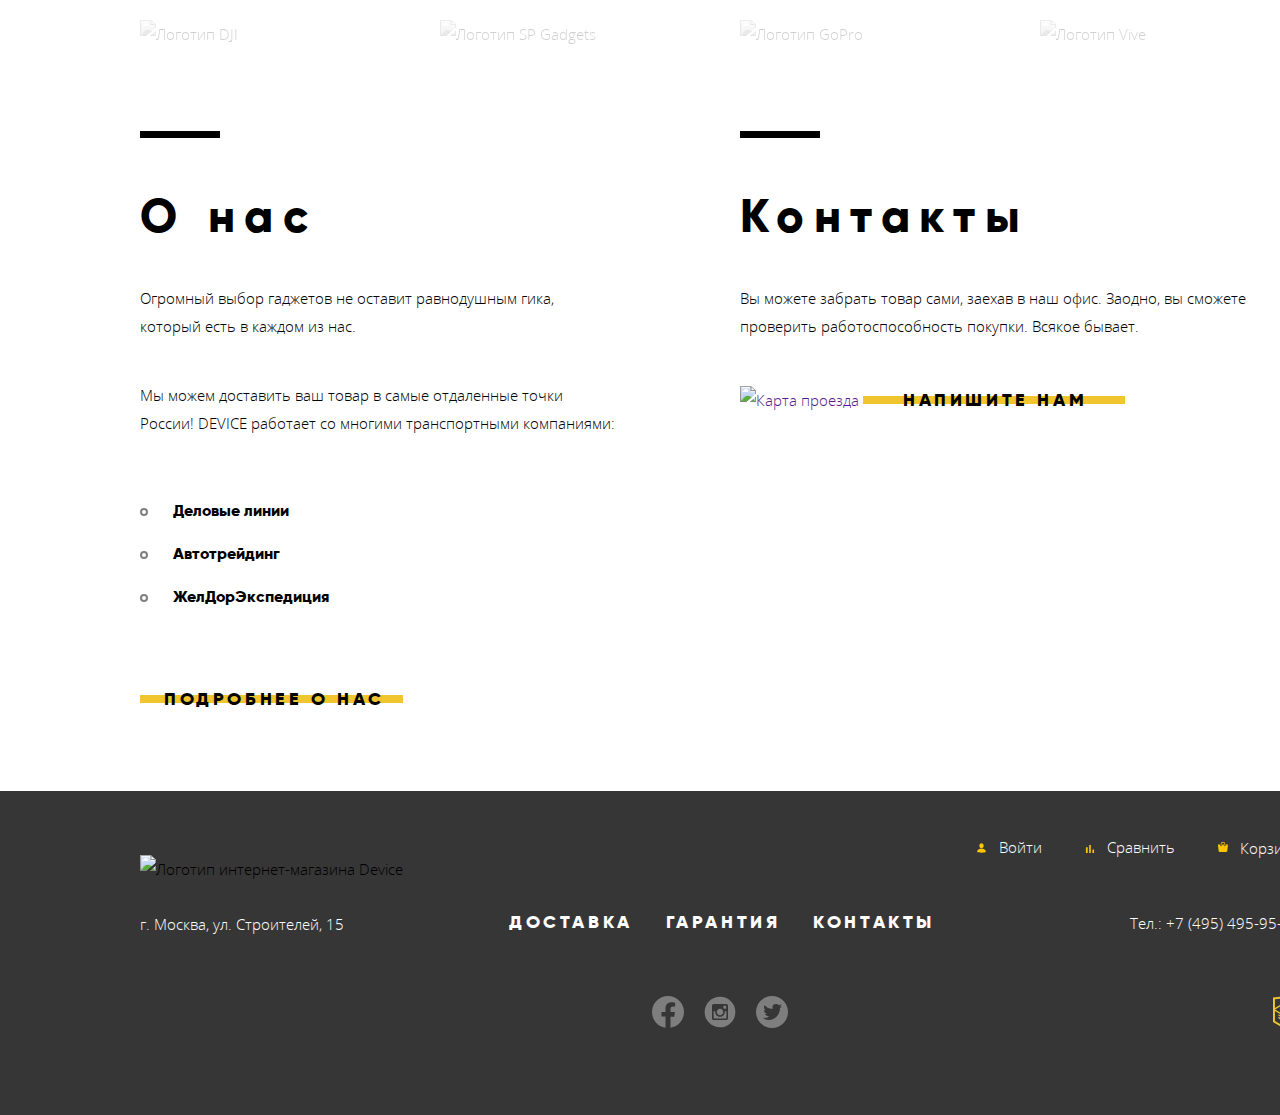
==== commit 230d96ef: "Декоративные элементы и pixel-perfect для главной страницы" ====
--- a/index.html
+++ b/index.html
@@ -12,7 +12,10 @@
       <a class="main-header-logo"> <!-- Вынес логотип из nav, чтобы удобнее было строить сетку -->
         <img class="logo logo-active" src="img/logo.svg" width="163" height="35" alt="Логотип DEVICE">
       </a>
-      <input class="search" type="search" placeholder="Поиск по сайту">
+      <form class="search" action="/" method="get">
+          <input class="search-string" type="search" name="search" placeholder="Поиск по сайту" autocomplete="off">
+          <button class="search-button-submit" type="submit">Найти</button>
+      </form>
       <ul class="header-links">
         <li><a class="login-link" href="#">Войти</a></li>
         <li><a class="compare-link" href="#">Сравнить</a></li>
@@ -20,7 +23,28 @@
       </ul>
       <nav class="main-navigation">
         <ul class="site-navigation">
-          <li class="site-navigation-item"><a href="catalog.html">Каталог товаров</a></li>
+          <li class="site-navigation-item"><a href="catalog.html">Каталог товаров</a>
+              <ul class="dropdown-menu">
+                <li>
+                  <a href="#">Виртуальная реальность</a>
+                </li>
+                <li>
+                  <a href="catalog.html">Моноподы для селфи</a>
+                </li>
+                <li>
+                  <a href="#">Экшн-камеры</a>
+                </li>
+                <li>
+                  <a href="#">Фитнес-браслеты</a>
+                </li>
+                <li>
+                  <a href="#">Умные часы</a>
+                </li>
+                <li>
+                  <a href="#">Квадрокоптер</a>
+                </li>
+              </ul>
+          </li>
           <li class="site-navigation-item"><a href="#">Доставка</a></li>
           <li class="site-navigation-item"><a href="#">Гарантия</a></li>
           <li class="site-navigation-item"><a href="#">Контакты</a></li>
@@ -35,18 +59,16 @@
         <h2 class="visually-hidden">Популярные товары</h2>
         <!-- Слайд №1 -->
         <section class="slider slide-1 container">
-          <img src="img/slider-1.png" width="384" height="486" alt="Фото моноподов для селфи">
+          <img class="slider-image" src="img/slider-1.png" width="384" height="486" alt="Фото моноподов для селфи">
           <div class="slider-info-wrapper">
-            <h3>Делай селфи, как Бен Стиллер!</h3>
-            <p>Самая длинная палка для селфи доступна в нашем магазине.
+            <h3>Делай селфи,<br> как Бен Стиллер!</h3>
+            <p>Самая длинная палка для селфи доступна в нашем магазине.<br>
             Восемь (Восемь, Карл!) метров длиной и весом всего 5 килограмм.</p>
               <a class="button" href="#">Подробнее</a>
-              <!-- Кнопки переключения слайдов. С помощью JS реализовал бы смену слайдов по событию onclick,
-              а как сделать средствами CSS - пока не думал -->
               <ul class="slider-buttons">
-                <li><button type="button"></button></li>
-                <li><button type="button"></button></li>
-                <li><button type="button"></button></li>
+                <li><button class="slider-button slider-button-active" type="button"></button></li>
+                <li><button class="slider-button" type="button"></button></li>
+                <li><button class="slider-button" type="button"></button></li>
               </ul>
             <dl class="slider-def">
               <div class="slider-def-wrapper">
@@ -67,33 +89,53 @@
         <!-- Слайд №2/ Этот и последующие слайды пока замоментирую для удобства построения сетки -->
         <!--
         <section class="slider slide-2 container">
-          <h3>Худеем правильно!</h3>
-          <img src="img/slider-2.png" width="345" height="485" alt="Фото фитнес-браслета">
-          <p>Мотивирующие фитнес-браслеты помогут найти в себе силы
-          не пропускать занятия и соблюдать диету.</p>
-          <dl class="slider-def">
-            <dt>Без подзарядки</dt>
-            <dd>48 часов</dd>
-          </dl>
-          <a class="button" href="#">Подробнее</a>
+          <img class="slider-image" src="img/slider-2.png" width="345" height="485" alt="Фото фитнес-браслета">
+          <div class="slider-info-wrapper">
+            <h3>Худеем<br> правильно!</h3>
+            <p>Мотивирующие фитнес-браслеты помогут найти в себе силы<br>
+            не пропускать занятия и соблюдать диету.</p>
+            <a class="button" href="#">Подробнее</a>
+            <ul class="slider-buttons">
+              <li><button class="slider-button" type="button"></button></li>
+              <li><button class="slider-button slider-button-active" type="button"></button></li>
+              <li><button class="slider-button" type="button"></button></li>
+            </ul>
+            <dl class="slider-def">
+              <div class="slider-def-wrapper">
+                <dt>Без подзарядки</dt>
+                <dd>48 часов</dd>
+              </div>
+            </dl>
+          </div>
         </section>
         -->
         <!-- Слайд №3 -->
         <!--
         <section class="slider slide-3 container">
-          <h3>Порхает как бабочка, жалит как пчела!</h3>
-          <img src="img/slider-3.png" width="526" height="334" alt="Фото дрона">
-          <p>Этот обычный, на первый взгляд, квадрокоптер оснащен
-          мощным лазером, замаскированным под стандартную камеру.</p>
-          <dl class="slider-def">
-            <dt>Дальность полета</dt>
-            <dd>800 м</dd>
-            <dt>Радиус поражения</dt>
-            <dd>50 м</dd>
-          </dl>
-          <a class="button" href="#">Подробнее</a>
-        </section>
-        -->
+          <img class="slider-image" src="img/slider-3.png" width="526" height="334" alt="Фото дрона">
+          <div class="slider-info-wrapper">
+            <h3>Порхает как бабочка,<br> жалит как пчела!</h3>
+            <p>Этот обычный, на первый взгляд, квадрокоптер оснащен<br>
+            мощным лазером, замаскированным под стандартную камеру.</p>
+            <a class="button" href="#">Подробнее</a>
+            <ul class="slider-buttons">
+              <li><button class="slider-button" type="button"></button></li>
+              <li><button class="slider-button" type="button"></button></li>
+              <li><button class="slider-button slider-button-active" type="button"></button></li>
+            </ul>
+            <dl class="slider-def">
+              <div class="slider-def-wrapper">
+                <dt>Дальность полета</dt>
+                <dd>800 м</dd>
+              </div>
+              <div class="slider-def-wrapper">
+                <dt>Радиус поражения</dt>
+                <dd>50 м</dd>
+              </div>
+            </dl>
+          </div>
+        </section>
+      -->
       </div>
       <section class="popular container">
         <h2 class="visually-hidden">Популярные товарные категории</h2>
@@ -101,22 +143,52 @@
         а "фоновая иконка", и можно оформить как CSS background-image у заголовка. Как лучше? Каждый отдельный блок будет кликабелен -->
         <ul class="popular-list">
           <li class="popular-list-item">
-            <a href="#">Виртуальная реальность</a>
-          </li>
-          <li class="popular-list-item">
-            <a href="catalog.html">Моноподы для селфи</a>
-          </li>
-          <li class="popular-list-item">
-            <a href="#">Экшн-камеры</a>
-          </li>
-          <li class="popular-list-item">
-            <a href="#">Фитнес-браслеты</a>
-          </li>
-          <li class="popular-list-item">
-            <a href="#">Умные часы</a>
-          </li>
-          <li class="popular-list-item">
-            <a href="#">Квадрокоптеры</a>
+            <a class="popular-link" href="#">
+              <div class="popular-image-wrapper">
+                <img src="img/popular-1.svg" width="97" height="55" alt="Виртуальная реальность">
+              </div>
+              <p>Виртуальная реальность</p>
+            </a>
+          </li>
+          <li class="popular-list-item">
+            <a class="popular-link" href="catalog.html">
+              <div class="popular-image-wrapper">
+                <img src="img/popular-2.svg" width="86" height="117" alt="Виртуальная реальность">
+              </div>
+              <p>Моноподы<br> для селфи</p>
+            </a>
+          </li>
+          <li class="popular-list-item">
+            <a class="popular-link" href="#">
+              <div class="popular-image-wrapper">
+                <img src="img/popular-3.svg" width="71" height="87" alt="Виртуальная реальность">
+              </div>
+              <p>Экшн-камеры</p>
+            </a>
+          </li>
+          <li class="popular-list-item">
+            <a class="popular-link" href="#">
+              <div class="popular-image-wrapper">
+                <img src="img/popular-4.svg" width="107" height="65" alt="Виртуальная реальность">
+              </div>
+              <p>Фитнес-браслеты</p>
+            </a>
+          </li>
+          <li class="popular-list-item">
+            <a class="popular-link" href="#">
+              <div class="popular-image-wrapper">
+                <img src="img/popular-5.svg" width="56" height="98" alt="Виртуальная реальность">
+              </div>
+              <p>Умные часы</p>
+            </a>
+          </li>
+          <li class="popular-list-item">
+            <a class="popular-link" href="#">
+              <div class="popular-image-wrapper">
+                <img src="img/popular-6.svg" width="132" height="69" alt="Виртуальная реальность">
+              </div>
+              <p>Квадрокоптеры</p>
+            </a>
           </li>
         </ul>
       </section>
@@ -134,23 +206,21 @@
               <p class="delivery-description">Мы с удовольствием доставим ваш товар прямо к вашему
               подъезду совершенно бесплатно! Ведь мы неплохо
               заработаем, поднимая его на ваш этаж.</p>
-              <!-- Фоновая иконка будет, вероятно, background-image -->
             </div>
             <!-- Второй слайд -->
-            <!-- Этот и последующие слайды закомментирую на время построения сетки
+            <!--
             <div class="warranty">
-              <h3>Гарантия</h3>
+              <h3 class="warranty-heading">Гарантия</h3>
               <p class="warranty-description">Если из-за возгорания купленного у нас товара у вас сгорит дом —
-              не переживайте, мы выдадим вам новый.
-              Товар, не дом, конечно же.</p>
+              не переживайте, мы выдадим вам новый. <br>Товар, не дом, конечно же.</p>
             </div>
-             -->
+            -->
             <!-- Третий слайд -->
             <!--
             <div class="loan">
-              <h3>Кредит</h3>
-              <p class="loan-description">Залезть в долговую яму стало проще! Кредитные консультанты
-              подберут для вас наиболее выгодные
+              <h3 class="loan-heading">Кредит</h3>
+              <p class="loan-description">Залезть в долговую яму стало проще! Кредитные консультанты<br>
+              подберут для вас наиболее выгодные<br>
               условия кредита. Выгодные для нашего банка, разумеется.</p>
             </div>
             -->
@@ -177,10 +247,12 @@
         <section class="about">
           <!-- Декоративный ректангл, возможно, span+CSS -->
           <h2>О нас</h2>
-          <p>Огромный выбор гаджетов не оставит равнодушным гика,
-          который есть в каждом из нас.</p>
-          <p>Мы можем доставить ваш товар в самые отдаленные точки
-          России! DEVICE работает со многими транспортными компаниями:</p>
+          <div class="about-description-wrapper">
+            <p>Огромный выбор гаджетов не оставит равнодушным гика,
+            который есть в каждом из нас.</p>
+            <p>Мы можем доставить ваш товар в самые отдаленные точки
+            России! DEVICE работает со многими транспортными компаниями:</p>
+          </div>
           <ul class="logistics-list">
             <li class="logistics-list-item">
               <a href="#">Деловые линии</a>
@@ -199,8 +271,8 @@
           <!-- Декоративный ректангл, возможно, span+CSS -->
           <p>Вы можете забрать товар сами, заехав в наш офис. Заодно, вы сможете
           проверить работоспособность покупки. Всякое бывает.</p>
-          <a class="contacts-map" href="#">
-            <img src="img/contacts-map.png" width="560" height="222" alt="Карта проезда">
+          <a class="contacts-map" href="">
+            <img src="img/contacts-map.png" width="960" height="546" alt="Карта проезда">
           </a>
           <button class="button contacts-button" type="button">Напишите нам</button>
         </section>
@@ -211,9 +283,9 @@
     <footer class="page-footer">
       <div class="footer-wrapper container">
         <ul class="footer-links">
-          <li><a class="login-link" href="#">Войти</a></li>
-          <li><a class="compare-link" href="#">Сравнить</a></li>
-          <li><a class="cart-link" href="#">Корзина</a></li>
+          <li class="footer-links-item"><a class="login-link" href="#">Войти</a></li>
+          <li class="footer-links-item"><a class="compare-link" href="#">Сравнить</a></li>
+          <li class="footer-links-item"><a class="cart-link" href="#">Корзина</a></li>
         </ul>
         <address class="address">г. Москва, ул. Строителей, 15</address>
         <a class="page-footer-logo"><!-- Вынес логотип из nav, чтобы удобнее было строить сетку -->
@@ -229,33 +301,67 @@
           <div class="phone-wrapper">
             <p>Тел.: <a class="phone" href="tel:+74954959595">+7 (495) 495-95-95</a></p>
           </div>
+          <div class="footer-brick"></div>
         <section class="footer-social">
           <h2 class="visually-hidden">Профили в соц. сетях</h2>
           <ul class="social-list">
-            <li class="social-list-item"><a class="social-button" href="#">Facebook</a></li>
-            <li class="social-list-item"><a class="social-button" href="#">Instagram</a></li>
-            <li class="social-list-item"><a class="social-button" href="#">Twitter</a></li>
+            <li class="social-list-item">
+              <a href="#">
+                <img src="img/icon_facebook.svg" width="32" height="32" alt="Ссылка на аккаунт компании в Facebook">
+                <p class="visually-hidden">Facebook</p>
+              </a>
+            </li>
+            <li class="social-list-item">
+              <a href="#">
+                <img src="img/icon_instagram.svg" width="32" height="32" alt="Ссылка на аккаунт компании в Instagram">
+                <p class="visually-hidden">Instagram</p>
+              </a>
+            </li>
+            <li class="social-list-item">
+              <a href="#">
+                <img src="img/icon_twitter.svg" width="32" height="32" alt="Ссылка на аккаунт компании в Twitter">
+                <p class="visually-hidden">Twitter</p>
+              </a>
+            </li>
           </ul>
         </section>
         <a class="footer-academy-link" href="https://htmlacademy.ru/intensive/htmlcss">
           <!-- Изначально в макете ширина логотипа была дробная (26.94), но валидатор выдал ошибку и я
           поставил целое число, т.к. оно в пределах допуска и разница не влияет на внешний вид -->
-          <img src="https://via.placeholder.com/27x34" width="27" height="34" alt="Логотип HTML Academy">
+          <img src="img/logo-html.svg" width="27" height="34" alt="Логотип HTML Academy">
         </a>
       </div>
       <!-- Там еще был элемент оформления, оранжевый прямоугольник, реализованный средствами CSS, его пока не вставляю, если в этом задании только разметку делаем без стилизации. Наверное, это будет <span></span> -->
     </footer>
-    <!-- Пока делаю сетку, закомментирую модальные окна/
-    Модальное окно с формой обратной связи "Напишите нам"
-    <section class="modal modal-write-us">
-      <h2>Напишите нам</h2>
-      Здесь будет сама форма
-      <button class="button modal-button" type="button">Отправить</button>
-      <button class="modal-close" type="button"></button>
+
+    <!-- Модальное окно с формой обратной связи "Напишите нам" -->
+    <section class="modal modal-writeus">
+     <h2 class="visually-hidden">Напишите нам</h2>
+     <form  action="/" method="post">
+      <div class="writeus-input-wrapper">
+      <label for="name-field">Ваше имя:</label>
+      <input type="text" name="name" id="name-field" placeholder="Имя, Фамилия" required>
+    </div>
+    <div class="writeus-input-wrapper">
+      <label for="email-field">Ваш e-mail:</label>
+      <input type="email" name="email" id="email-field" placeholder="email@example.com" required>
+    </div>
+      <div class="writeus-input-wrapper">
+      <label for="writeus-field">Текст письма:</label>
+      <textarea name="letter" id="writeus-field" placeholder="В свободной форме" required></textarea>
+    </div>
+      <button class="button" type="submit">Отправить</button>
+    </form>
+     <button class="modal-close" type="button"></button>
+
+    <!-- Модальное окно "Карта проезда" -->
+    <section class="modal modal-map" id="show-modal">
+      <h2>Карта проезда</h2>
+      <iframe src="https://www.google.com/maps/embed?pb=!1m14!1m12!1m3!1d2249.112548877992!2d37.527429315392446!3d55.68703098053581!2m3!1f0!2f0!3f0!3m2!1i1024!2i768!4f13.1!5e0!3m2!1sru!2sru!4v1602079839865!5m2!1sru!2sru" width="960" height="550" allowfullscreen title="Офис компании по адресу ул. Строителей 15, Москва"></iframe>
+     <button class="modal-close" aria-label="Закрыть" type="button"></button>
     </section>
-    Модальное окно "Карта проезда"
-    <section class="modal modal-map">
-      <h2>Карта проезда</h2>
-    </section> -->
+
+  <script src="js/map.js"></script>
+  <script src="js/writeus.js"></script>
   </body>
 </html>
--- a/css/style.css
+++ b/css/style.css
@@ -11,9 +11,11 @@
   --grey-dark: #D9D9D9;
   --white: #FFFFFF;
   /* Дополнительная палитра */
+  --grey-special: #F2F2F2;
   --yellow: #F7E296;
   --yellow-dark: #F0C52E;
   --yellow-light: #F7E296;
+  --yellow-special: #FFC600;
   --green: #91C92F;
   --transparent-black: rgba(0, 0, 0, 0.3);
   /* Статус */
@@ -158,6 +160,34 @@
 .slider-buttons {
   list-style: none;
   display: flex;
+  position: absolute;
+  top: 328px;
+  right: 70px;
+  padding-left: 0px;
+}
+
+.slider-button {
+  box-sizing: border-box;
+  border-radius: 50%;
+  width: 12px;
+  height: 12px;
+  margin-right: 18px;
+  border: 1px solid var(--black);
+  background-color: transparent;
+  padding: 0px;
+  position: relative;
+}
+
+.slider-button-active::before {
+  content: "";
+  width: 6px;
+  height: 6px;
+  box-sizing: border-box;
+  border-radius: 50%;
+  border: 1px solid var(--black);
+  position: absolute;
+  top: 2px;
+  right: 2px;
 }
 
 .slider h3 {
@@ -176,12 +206,24 @@
   font-size: 13px;
   line-height: 15px;
   letter-spacing: 0.1em;
+  margin-top: 44px;
+  display: flex;
 }
 
 .slider-def dd {
   font-size: 36px;
   line-height: 42px;
   letter-spacing: 0.1em;
+  margin-left: 0px;
+}
+
+.slider-def dt {
+  position: relative;
+  top: 72px;
+}
+
+.slider-def-wrapper {
+  margin-right: 62px;
 }
 
 .button {
@@ -216,10 +258,16 @@
   opacity: 0.3;
 }
 
+
 /* Популярные категории товаров */
+
+.popular {
+  margin-bottom: 49px;
+}
 
 .popular-list {
   list-style: none;
+  padding: 0px;
 }
 
 .popular-list-item {
@@ -228,6 +276,7 @@
   font-size: 18px;
   line-height: 22px;
   letter-spacing: 0.05em;
+
 }
 
 .popular-list-item a {
@@ -235,7 +284,8 @@
   background-color: var(--yellow-light);
 }
 
-.popular-list-item a:hover {
+.popular-list-item a:hover,
+.popular-image-wrapper:hover {
   background-color: var(--yellow-dark);
 }
 
@@ -244,13 +294,48 @@
   background-color: var(--yellow-dark);
 }
 
+.popular-image-wrapper {
+  margin-bottom: 37px;
+}
+
+.popular-link p {
+  background: var(--white);
+  margin: 0px;
+  padding-left: 1px;
+}
+
+.popular-list-item:nth-child(4) p {
+  letter-spacing: normal;
+}
+
+.popular-image-wrapper {
+  width: 160px;
+  height: 160px;
+  display: flex;
+    background: var(--yellow-light);
+}
+
+.popular-image-wrapper img {
+  margin: auto;
+}
 /* Сервисы */
 .services {
-  background-color: var(--grey-light);
+  background-image: linear-gradient(to bottom, transparent 135px, var(--grey-light) 135px);
+  margin-bottom: 90px;
 }
 
 .services-list {
   list-style: none;
+  border-right: 7px solid var(--black);
+  padding-bottom: 58px;
+}
+
+.services-list-item {
+  margin-bottom: 20px;
+}
+
+.services-list-item:nth-child(2) {
+  margin-bottom: 22px;
 }
 
 .services-button {
@@ -271,6 +356,76 @@
   opacity: 1;
 }
 
+.delivery {
+  background-image: url("../img/delivery.svg");
+  background-size: 136px 164px;
+  background-repeat: no-repeat;
+  background-position: 738px 86px;
+}
+
+.warranty {
+  background-image: url("../img/warranty.svg");
+  background-size: 171px 195px;
+  background-repeat: no-repeat;
+  background-position: 721px 68px;
+}
+
+.loan {
+  background-image: url("../img/credit.svg");
+  background-size: 156px 188px;
+  background-repeat: no-repeat;
+  background-position: 712px 63px;
+}
+
+.delivery-heading,
+.delivery-description {
+  padding-left: 116px;
+}
+
+.warranty-heading,
+.warranty-description {
+  padding-left: 116px;
+}
+
+.loan-heading,
+.loan-description {
+  padding-left: 116px;
+}
+
+.delivery-heading {
+  padding-top: 39px;
+  margin-bottom: 41px;
+  padding-right: 187px;
+}
+
+.warranty-heading {
+  padding-top: 39px;
+  margin-bottom: 41px;
+  padding-right: 187px;
+}
+
+.loan-heading {
+  padding-top: 39px;
+  margin-bottom: 41px;
+  padding-right: 187px;
+}
+
+
+.services .delivery-description {
+  padding-right: 217px;
+  line-height: 30px;
+}
+
+.services .warranty-description {
+  padding-right: 190px;
+  line-height: 30px;
+}
+
+.services .loan-description {
+  padding-right: 190px;
+  line-height: 30px;
+}
+
 /* Следующие 3 CSS-правила с разными padding-left нужны для того, чтобы идеально спозиционировать надпись в кнопке,
 у которой меняется ширина по нажатию */
 li:nth-child(1) .services-button:active,
@@ -305,10 +460,16 @@
 
 /* Логотипы партнеров */
 
-  .partners-list {
+.partners {
+  margin-bottom: 100px;
+}
+
+.partners-list {
   display: grid;
   grid-template-columns: repeat(4, 1fr);
   list-style: none;
+  padding: 0px;
+  gap: 40px;
 }
 
 
@@ -331,18 +492,22 @@
   font-weight: 800;
   font-size: 47px;
   line-height: 58px;
-  /* identical to box height */
   letter-spacing: 0.2em;
+  position: relative;
+}
+
+.about h2::before {
+  content: "";
+  width: 80px;
+  height: 7px;
+  position: absolute;
+  background-color: var(--black);
+  top: -56px;
 }
 
 .about p {
   line-height: 28px;
 }
-
-/* Будем делать через псевдоэлементы, пока закрываю в коммент
-.logistics-list {
-}
-*/
 
 .logistics-list-item a {
   font-family: Gilroy, Arial, sans-serif;
@@ -352,8 +517,45 @@
   color: var(--black);
 }
 
+.logistics-list {
+  list-style: none;
+  padding-left: 33px;
+  margin-bottom: 74px;
+}
+
+.logistics-list-item{
+  margin-bottom: 14px;
+  position: relative;
+}
+
+.logistics-list-item::before {
+  content: "";
+  box-sizing: border-box;
+  width: 8px;
+  height: 8px;
+  border: 2px solid grey;
+  border-radius: 50%;
+  position: absolute;
+  top: 12px;
+  left: -33px;
+}
+
+.about-description-wrapper {
+  padding-right: 82px;
+}
+
+.about-description-wrapper p:first-child {
+  margin-bottom: 41px;
+}
+
+.about-description-wrapper p:last-child {
+  margin-bottom: 59px;
+}
+
 .button-about {
   padding: 9px 21px;
+  padding-left: 24px;
+  padding-right: 18px;
 }
 
 /* Контакты */
@@ -368,11 +570,29 @@
   line-height: 58px;
   letter-spacing: 0.2em;
   color: var(--black);
+  position: relative;
+}
+
+.contacts h2::before {
+  content: "";
+  width: 80px;
+  height: 7px;
+  position: absolute;
+  background-color: var(--black);
+  top: -56px;
+}
+
+.contacts p {
+  margin-bottom: 40px;
+}
+
+.contacts-map img {
+  margin-bottom: 68px;
 }
 
  .contacts-button {
-  padding-right: 39px;
-  padding-left: 39px;
+  padding-right: 38px;
+  padding-left: 40px;
  }
 
 /* Подвал */
@@ -385,6 +605,30 @@
   list-style: none;
 }
 
+.footer-links-item:not(:last-child) {
+  margin-right: 27px;
+  margin-top: -1px;
+}
+
+.footer-links-item::last-child {
+  margin-top: -14px;
+}
+
+.footer-links .login-link::before {
+  background-image: url("../img/footer_icon_user.svg");
+}
+
+.footer-links .compare-link::before {
+  background-image: url("../img/footer_icon_chart.svg");
+  left: -24px;
+  top: 5px;
+}
+
+.footer-links .cart-link::before {
+  background-image: url("../img/footer_icon_cart.svg");
+    top: 4px;
+}
+
 .footer-links a {
   color: var(--white);
 }
@@ -403,6 +647,23 @@
 
 .navigation-list {
   list-style: none;
+  padding-top: 6px;
+  display: flex;
+  flex-wrap: wrap;
+  justify-content: space-between;
+  min-width: 440px;
+  padding-left: 0px;
+}
+
+.navigation-list-item {
+}
+
+.navigation-list-item:first-child {
+  margin-left: 9px;
+}
+
+.navigation-list-item:last-child {
+  margin-right: 5px;
 }
 
 .navigation-list a {
@@ -430,6 +691,7 @@
 
 .address {
   font-style: normal;
+  margin-top: 9px;
 }
 
 .address,
@@ -437,6 +699,10 @@
 .page-footer p {
   line-height: 20px;
   color: var(--white);
+}
+
+.phone-wrapper {
+padding-top: 8px;
 }
 
 .social-list {
@@ -678,7 +944,7 @@
 .main-header {
   display: grid;
   grid-template-columns: 1fr 1fr;
-  grid-template-rows: 1fr 1fr 1fr;
+  grid-template-rows: 29px 1fr 1fr;
   margin-top: 40px;
 }
 
@@ -690,15 +956,49 @@
 }
 
 .login-link {
-  margin-right: 239px;
+  margin-right: 240px;
+  position: relative;
+}
+
+.login-link::before {
+  position: absolute;
+  content: "";
+  background-image: url("../img/icon_user.svg");
+  width: 13px;
+  height: 14px;
+  top: 4px;
+  right: 54px;
 }
 
 .compare-link {
   margin-left: auto;
+  position: relative;
+}
+
+.compare-link::before {
+  position: absolute;
+  content: "";
+  background-image: url("../img/icon_chart.svg");
+  width: 14px;
+  height: 14px;
+  top: 4px;
+  right: 80px;
 }
 
 .cart-link {
-  margin-left: 63px;
+  position: relative;
+  margin-left: 65px;
+
+}
+
+.cart-link::before {
+  position: absolute;
+  content: "";
+  background-image: url("../img/icon_cart.svg");
+  width: 10px;
+  height: 10px;
+  top: 5px;
+  right: 72px;
 }
 
 .main-header-logo {
@@ -707,40 +1007,189 @@
 
 .search {
   grid-column: 1 / 2;
-  width: 144px;
-  height: 20px;
+  width: 440px;
+  height: 50px;
   align-self: center;
   border: none;
   background-color: var(--yellow);
+  position: relative;
+  padding-left: 38px;
+  padding-bottom: 0px;
+}
+
+.search input {
+  padding-top: 0px;
+  line-height: 40px;
+  font-weight: inherit;
+  background-color: inherit;
+  border: none;
+}
+
+.search::before {
+  position: absolute;
+  content: "";
+  background-image: url("../img/icon_search.svg");
+  width: 16px;
+  height: 16px;
+  top: 12px;
+  left: -3px;
+}
+
+.search:active,
+.search:focus-within {
+  border-bottom: 2px solid var(--black);
+}
+
+.search-string {
+  outline: none;
+}
+
+.search-string {
+  opacity: 0.3;
+}
+
+.search-string:hover {
+  opacity: 0.6;
+}
+
+.search-string:active,
+.search-string:focus {
+  opacity: 1;
+}
+
+.search-button-submit {
+  display: none;
+  position: absolute;
+  top: 0px;
+  right: 1px;
+  padding: 0 17px;
+  margin-top: 2px;
+  margin-left: 187px;
+  margin-right: -1px;
+  font-family: "Open Sans", Arial, sans-serif;
+  font-size: 15px;
+  line-height: 46px;
+  font-weight: 300;
+  text-transform: uppercase;
+  color: var(--black);
+  background-color: transparent;
+  border: 2px solid var(--black);
+}
+
+.search:focus-within .search-button-submit {
+  display: inline-block;
+}
+
+.search-button-submit:hover {
+  background-color: var(--black);
+  color: var(--white);
+}
+
+.search-button-submit:active {
+  background-color: var(--black);
+  color: var(--white);
+  opacity: 0.3;
 }
 
 .main-navigation {
   grid-column: 1 / 3;
 }
-
-/* Тут была мини-сетка на гридах
-  .c-navigation {
-  display: grid;
-  grid-template-columns: 48% 15% 15% 22%;
-}
-*/
 
 .site-navigation {
   display: flex;
   flex-wrap: wrap; /* Защита от переполнения */
-}
-
-.site-navigation li:first-child {
+  letter-spacing: 0.2em;
+  padding-top: 5px;
+}
+
+.site-navigation > li:first-child {
   width: 502px;
+  position: relative;
 }
 
 .site-navigation-item {
   margin-right: 38px;
 }
 
+.site-navigation-item:first-child a {
+  padding-right: 60px;
+}
+
+.site-navigation-item:first-child:hover .dropdown-menu {
+  display: grid;
+  grid-template-columns: 237px 184px 104px;
+  grid-template-rows: 1fr 1fr 1fr;
+  margin-left: -60px;
+  padding: 30px 575px 13px 60px;
+  font-family: Open Sans;
+  font-style: normal;
+  font-weight: 300;
+  font-size: 15px;
+  line-height: 20px;
+  text-transform: none;
+  letter-spacing: 0;
+  position: absolute;
+  z-index: 2;
+  list-style: none;
+  background-color: var(--yellow-light);
+}
+
+.dropdown-menu {
+  display: none;
+}
+
+.dropdown-menu li {
+    padding-bottom: 20px;
+}
+
+.dropdown-menu li:nth-child(1) {
+  grid-column: 1 / 2;
+  grid-row: 1 / 2;
+}
+
+.dropdown-menu li:nth-child(2) {
+  grid-column: 1 / 2;
+  grid-row: 2 / 3;
+}
+
+.dropdown-menu li:nth-child(3) {
+  grid-column: 1 / 2;
+  grid-row: 3 / 4;
+}
+
+.dropdown-menu li:nth-child(4) {
+  grid-column: 2 / 3;
+  grid-row: 1 / 2;
+}
+
+.dropdown-menu li:nth-child(5) {
+  grid-column: 2 / 3;
+  grid-row: 2 / 3;
+}
+
+.dropdown-menu li:nth-child(6) {
+  grid-column: 3 / 4;
+  grid-row: 1 / 2;
+}
+
+.site-navigation-item:first-child::after {
+  content: "";
+  width: 15px;
+  height: 15px;
+  background-image: url("../img/catalog_cross.svg");
+  position: absolute;
+  top: 3px;
+  right: 252px;
+}
+
+.site-navigation-item:nth-child(3) {
+  margin-right: 37px;
+  margin-left: -3px;
+}
+
 .site-navigation-item:last-child {
   margin-left: auto;
-  margin-right: 0px;
+  margin-right: -4px;
 }
 
 .main-header-logo {
@@ -752,15 +1201,87 @@
   display: grid;
   grid-template-columns: 1fr 1fr;
   gap: 38px;
+  background-image: linear-gradient(to bottom,
+    var(--yellow) 145px,
+    var(--white) 145px);
+  margin-bottom: 120px;
+  position: relative;
 }
 
 .slider a {
   grid-column: 1 / 2;
 }
 
-.slider-def {
-  display: grid;
-  grid-template-columns: repeat(3, 1fr);
+.slider-info-wrapper::before {
+  content: "";
+  width: 100px;
+  height: 7px;
+  position: absolute;
+  top: 50px;
+  right: 460px;
+  background-color: var(--white);
+}
+
+.slider-info-wrapper::after {
+  content: "01";
+  position: absolute;
+  width: 182px;
+  height: 170px;
+  left: 931px;
+  top: 0px;
+  font-family: Gilroy;
+  font-style: normal;
+  font-weight: 800;
+  font-size: 180px;
+  line-height: 219px;
+  text-transform: uppercase;
+  color: var(--white);
+}
+
+.slide-2 .slider-info-wrapper::after {
+  content: "02";
+  left: 901px;
+}
+
+.slide-3 .slider-info-wrapper::after {
+  content: "03";
+  left: 901px;
+}
+
+.slider-info-wrapper {
+  padding-top: 62px;
+  padding-left: 1px;
+}
+
+.slider-info-wrapper h3 {
+  margin-bottom: 26px;
+}
+
+.slider-info-wrapper p {
+  margin-bottom: 56px;
+}
+
+.slide-1 .slider-image {
+  padding-left: 89px;
+  padding-top: 16px;
+}
+
+.slide-2 .slider-image {
+  padding-left: 116px;
+  padding-top: 42px;
+}
+
+.slide-3 .slider-image {
+  padding-left: 30px;
+  padding-top: 98px;
+}
+
+.slider.slide-2 {
+  margin-bottom: 96px;
+}
+
+.slider.slide-3 {
+  margin-bottom: 132px;
 }
 
 .popular-list {
@@ -771,27 +1292,47 @@
 
 .services-wrapper {
   display: grid;
-  grid-template-columns: 277px 1fr;
+  grid-template-columns: 284px 1fr;
+  padding-top: 20px;
+  padding-bottom: 53px;
 }
 
 .services-list {
   padding-left: 0;
+  padding-top: 80px;
 }
 
 .double-block {
   gap: 40px;
   display: grid;
   grid-template-columns: 1fr 1fr;
+  margin-bottom: 78px;
 }
 
 .footer-wrapper {
   display: grid;
   grid-template-columns: 1fr 1fr 1fr;
-  grid-template-rows: 1fr 1fr 1fr;
+  grid-template-rows: 1fr 1fr 100px;
+}
+
+.footer-brick {
+  grid-column: 1 / 2;
+  grid-row: 3 / 4;
+  position: relative;
+}
+
+.footer-brick::before: {
+  content: "";
+  width: 80px;
+  height: 7px;
+  position: absolute;
+  background-color: var(--yellow-special);
+  top: 57px;
 }
 
 .page-footer {
   padding-top: 32px;
+  padding-bottom: 64px;
 }
 
 .page-footer-logo {
@@ -836,34 +1377,6 @@
   align-self: center;
 }
 
-/* Здесь был мини-грид
-  .navigation-list {
-  display: grid;
-  grid-template-columns: repeat(3, 1fr);
-}
-*/
-
-.navigation-list {
-  display: flex;
-  flex-wrap: wrap;
-  justify-content: center;
-  min-width: 440px;
-  padding: 0px;
-}
-
-.navigation-list li {
-  margin-left: 18px;
-  margin-right: 18px;
-}
-
-.navigation-list-item:first-child {
-  margin-left: 0px;
-}
-
-.navigation-list-item:last-child {
-  margin-right: 0px;
-}
-
 .phone-wrapper {
   grid-column: 3 / 4;
   grid-row: 2 / 3;
@@ -880,32 +1393,46 @@
   grid-column: 3 / 4;
   grid-row: 3 / 4;
   text-align: right;
-}
-
-/* Здесь был мини-грид
-  .social-list {
-  display: grid;
-  grid-template-columns: repeat(3, 1fr);
-}
-*/
-
-  .social-list {
+  margin-top: 45px;
+  margin-left: 333px;
+  width: 27px;
+  height: 34px
+}
+
+.footer-academy-link:hover,
+.footer-academy-link:focus {
+  opacity: 0.6;
+}
+
+.footer-academy-link:active {
+  opacity: 0.3;
+}
+
+.social-list {
   display: flex;
   flex-wrap: wrap;
   justify-content: center;
-  padding: 0px;
+  padding-left: 0px;
+  padding-top: 30px;
+}
+
+.social-list-item a {
+  display: block;
+  width: 32px;
+  height: 32px;
+  opacity: 0.6;
+}
+
+.social-list-item a:hover,
+.social-list-item a:focus {
+  opacity: 1;
+}
+
+.social-list-item a:active {
+  opacity: 0.1;
 }
 
 /* Сетка страницы каталога */
-
-/* Здесь был мини-грид
-  .header-links-inner {
-  display: grid;
-  grid-template-columns: 35% 15% 25% 25%;
-  grid-column: 2 / 3;
-  list-style: none;
-}
-*/
 
 .header-links-inner {
   display: flex;
@@ -930,7 +1457,6 @@
   display: flex;
   flex-wrap: wrap;
   justify-content: flex-end;
-  /*margin-top: 46px;*/
 }
 
 .inner-page .username-link,
@@ -1012,3 +1538,155 @@
 .color-wrapper .color-wrapper-right {
   background-color: var(--white);
 }
+
+/* Модальные окна */
+.modal {
+  position: fixed;
+  top: 0;
+  right: 0;
+  bottom: 0;
+  left: 0;
+  margin: auto;
+  display: none;
+  color: var(--black);
+  background-color: var(--white);
+  /* background-image: url("../img/map_popup.png");
+  background-repeat: no-repeat;*/
+  box-shadow: 0 10px 16px rgba(0, 0, 0, 0.15);
+}
+
+.modal-show {
+  display: block;
+}
+
+.modal-close {
+  position: absolute;
+  top: 20px;
+  right: 20px;
+
+  width: 55px;
+  height: 55px;
+
+  background-color: var(--yellow-dark);
+  opacity: 0.5;
+  border: none;
+  border-radius: 50%;
+  cursor: pointer;
+}
+
+.modal-close:hover {
+  background-color: var(--yellow-dark);
+  opacity: 1;
+}
+.modal-close:active {
+  background-color: var(--yellow-dark);
+  opacity: 0.3;
+}
+
+.modal-close::before {
+  content: "";
+  position: absolute;
+  top: 19px;
+  right: 18px;
+
+  width: 20px;
+  height: 20px;
+
+  background-image: url("../img/modal_close.svg");
+  background-position: 0 0;
+  background-repeat: no-repeat;
+}
+
+.modal-writeus {
+  z-index: 2;
+  display: none;
+  width: 960px;
+  height: 550px;
+  padding: 92px 100px 60px 100px;
+}
+.modal-writeus form {
+  display: flex;
+  flex-wrap: wrap;
+}
+.writeus-input-wrapper {
+  display: flex;
+  flex-direction: column;
+  margin-bottom: 32px;
+}
+.writeus-input-wrapper:first-child {
+  width: 360px;
+  margin-right: 40px;
+}
+.writeus-input-wrapper:nth-child(2) {
+  width: 360px;
+}
+.writeus-input-wrapper:last-of-type {
+  width: 100%;
+  margin-bottom: 45px;
+}
+.modal-writeus label {
+  margin-bottom: 10px;
+
+  font-family: "Gilroy", Arial, sans-serif;
+  font-weight: 800;
+  font-size: 18px;
+  line-height: 22px;
+}
+.modal-writeus input,
+.modal-writeus textarea {
+  padding: 16px 20px 15px 20px;
+
+  font-weight: normal;
+  font-size: 14px;
+  line-height: 19px;
+  color: inherit;
+
+  background-color: var(--grey-special);
+  border: none;
+}
+.modal-writeus input::placeholder,
+.modal-writeus textarea::placeholder {
+  font-size: 14px;
+  line-height: 19px;
+  color: var(--black);
+}
+.modal-writeus textarea {
+  height: 167px;
+  resize: none;
+}
+.modal-writeus .btn {
+  width: 220px;
+  height: 40px;
+  padding: 0;
+
+  font-family: "Gilroy", Arial, sans-serif;
+  font-weight: 800;
+  font-size: 18px;
+  line-height: 40px;
+  letter-spacing: 0.2em;
+
+  background-color: transparent;
+}
+.modal-writeus .btn:hover {
+  background-color: var(--yellow-dark);
+}
+.modal-writeus .btn:active {
+  color: var(--basic-black03);
+  background-color: var(--yellow-dark);
+}
+
+/* Модальное окно с картой */
+
+.modal-map {
+  width: 766px;
+  height: 560px;
+  border: 7px solid white;
+}
+
+.modal-map img {
+  display: block;
+}
+
+.modal-map iframe {
+  border: none;
+}
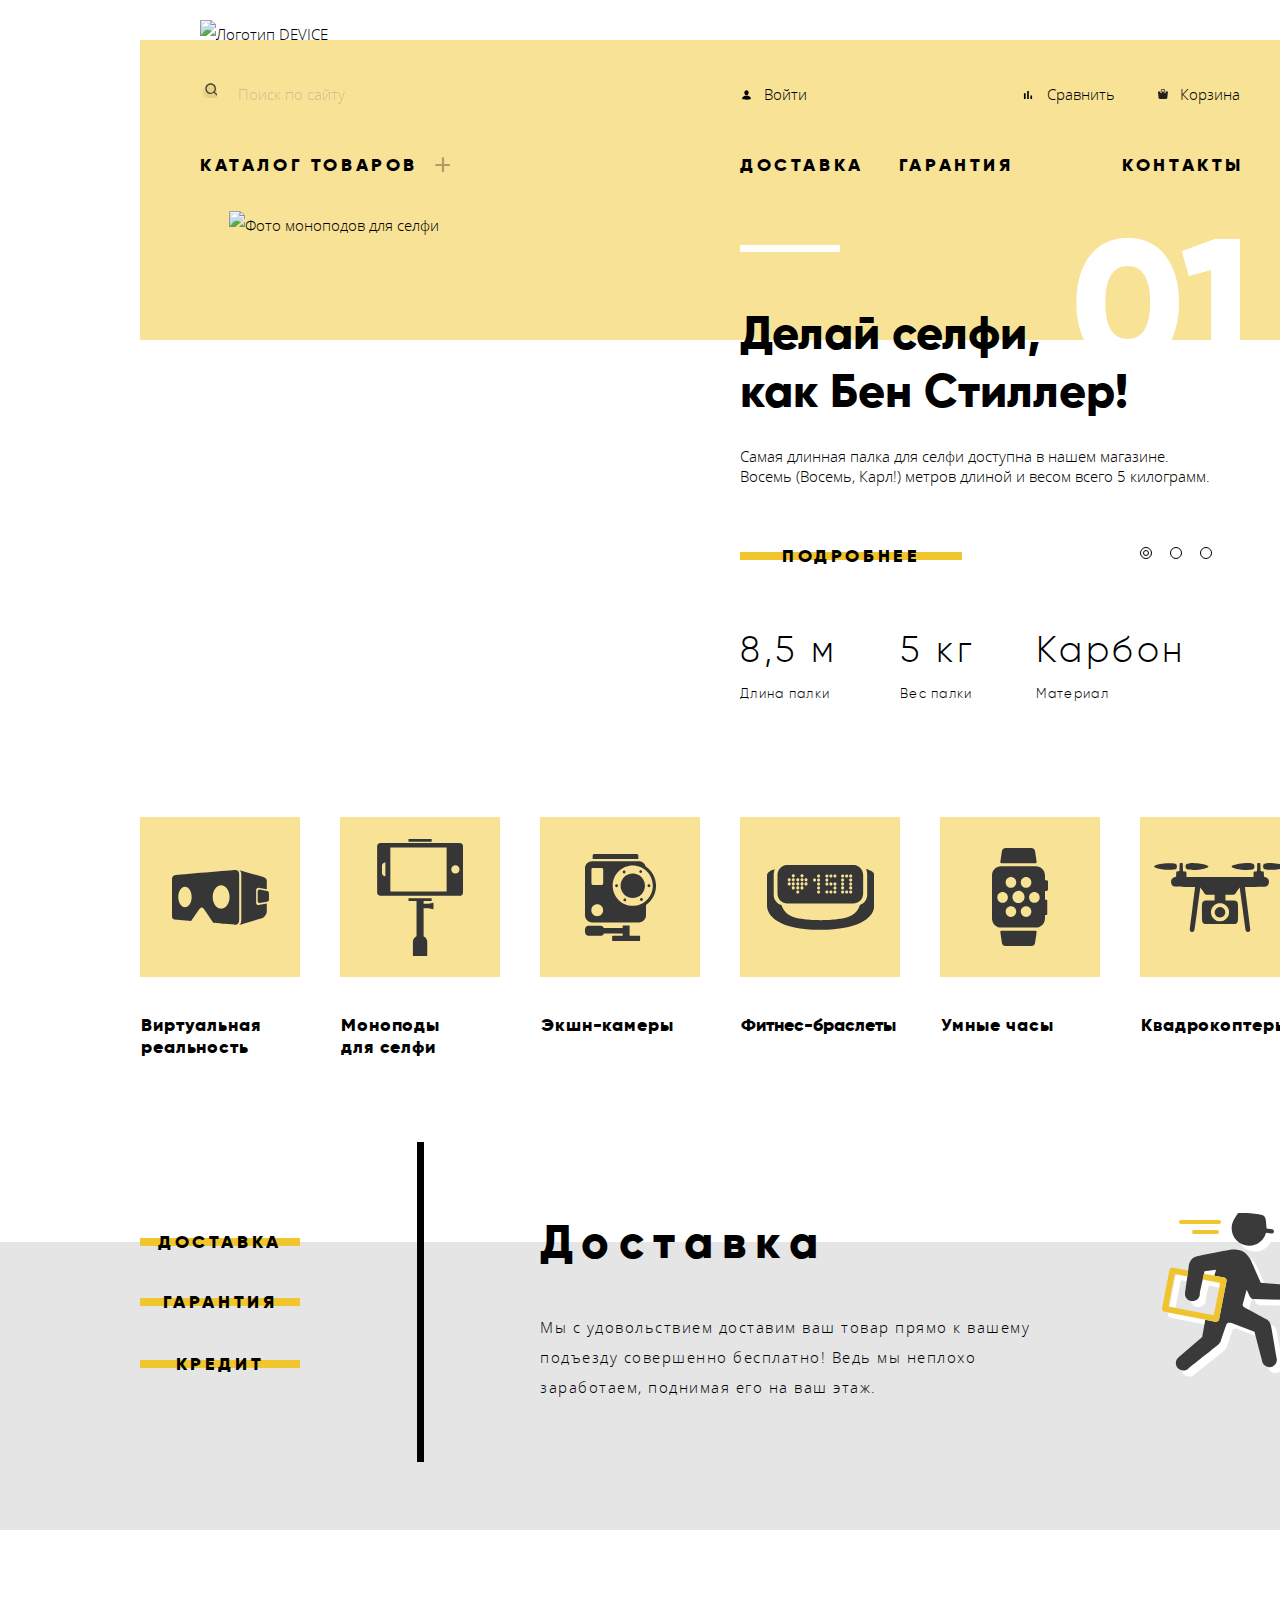
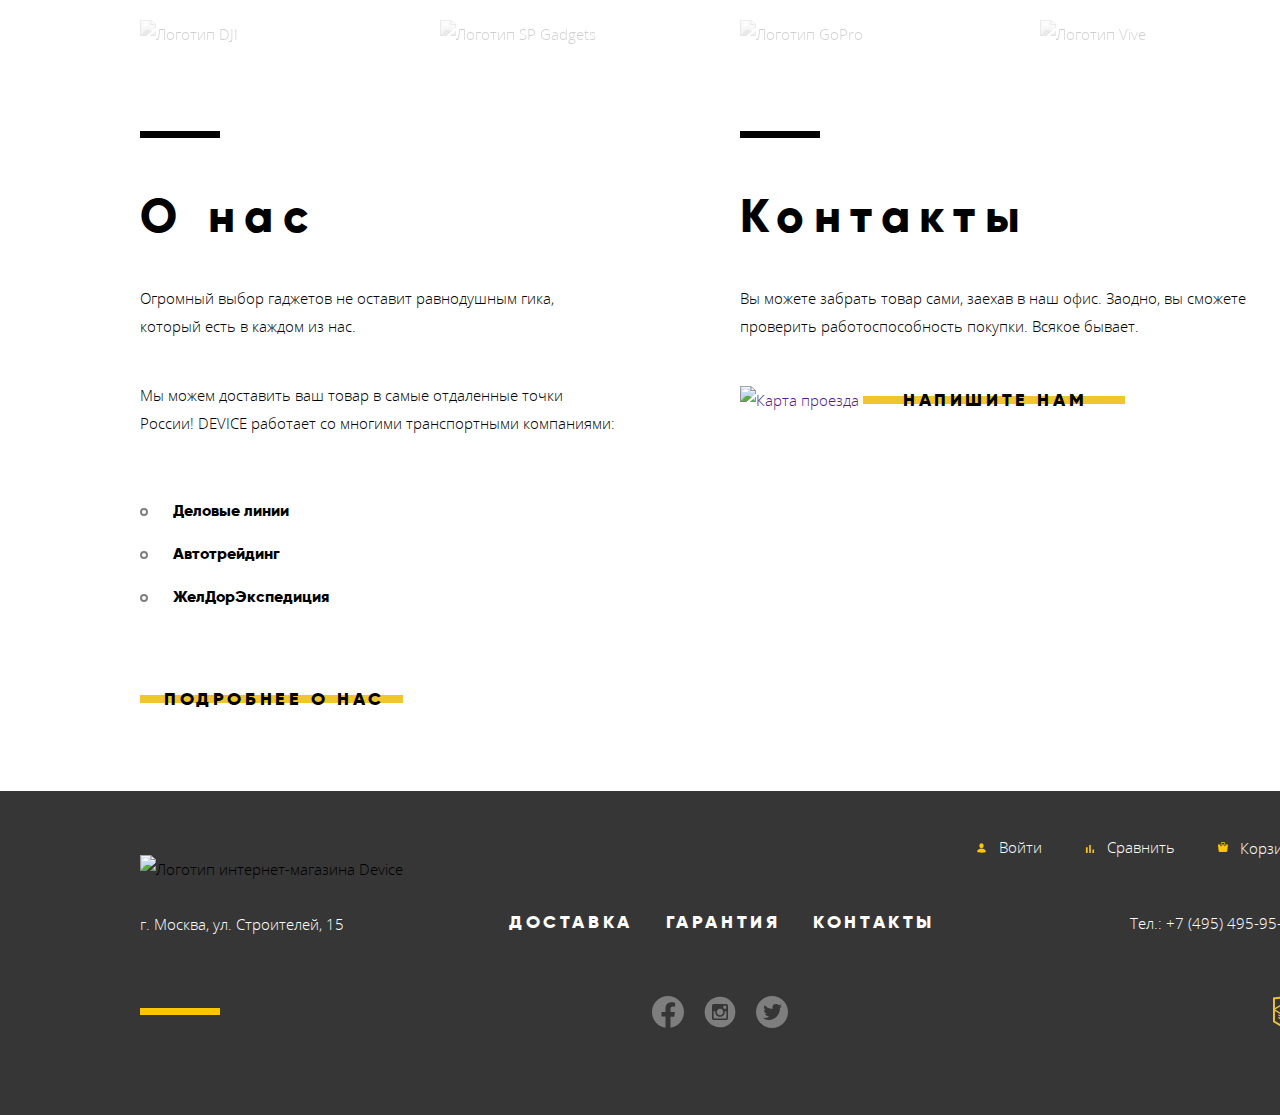
==== commit 550167ce: "Внес новые правки в декорацию главной" ====
--- a/index.html
+++ b/index.html
@@ -58,6 +58,7 @@
       <div class="featured-products">
         <h2 class="visually-hidden">Популярные товары</h2>
         <!-- Слайд №1 -->
+
         <section class="slider slide-1 container">
           <img class="slider-image" src="img/slider-1.png" width="384" height="486" alt="Фото моноподов для селфи">
           <div class="slider-info-wrapper">
@@ -86,8 +87,9 @@
             </dl>
           </div>
         </section>
+
         <!-- Слайд №2/ Этот и последующие слайды пока замоментирую для удобства построения сетки -->
-        <!--
+<!--
         <section class="slider slide-2 container">
           <img class="slider-image" src="img/slider-2.png" width="345" height="485" alt="Фото фитнес-браслета">
           <div class="slider-info-wrapper">
@@ -108,9 +110,9 @@
             </dl>
           </div>
         </section>
-        -->
+      -->
         <!-- Слайд №3 -->
-        <!--
+<!--
         <section class="slider slide-3 container">
           <img class="slider-image" src="img/slider-3.png" width="526" height="334" alt="Фото дрона">
           <div class="slider-info-wrapper">
@@ -135,7 +137,7 @@
             </dl>
           </div>
         </section>
-      -->
+-->
       </div>
       <section class="popular container">
         <h2 class="visually-hidden">Популярные товарные категории</h2>
@@ -196,17 +198,19 @@
         <h2 class="visually-hidden">Сервисы</h2>
           <div class="services-wrapper container">
             <ul class="services-list">
-              <li class="services-list-item"><button class="button services-button" type="button">Доставка</button></li>
+              <li class="services-list-item"><button class="button services-button" type="button" class="active">Доставка</button></li>
               <li class="services-list-item"><button class="button services-button" type="button">Гарантия</button></li>
               <li class="services-list-item"><button class="button services-button" type="button">Кредит</button></li>
             </ul>
             <!-- Первый слайд -->
+
             <div class="delivery">
               <h3 class="delivery-heading">Доставка</h3>
               <p class="delivery-description">Мы с удовольствием доставим ваш товар прямо к вашему
-              подъезду совершенно бесплатно! Ведь мы неплохо
+              подъезду совершенно бесплатно! Ведь мы неплохо<br>
               заработаем, поднимая его на ваш этаж.</p>
             </div>
+
             <!-- Второй слайд -->
             <!--
             <div class="warranty">
@@ -214,7 +218,7 @@
               <p class="warranty-description">Если из-за возгорания купленного у нас товара у вас сгорит дом —
               не переживайте, мы выдадим вам новый. <br>Товар, не дом, конечно же.</p>
             </div>
-            -->
+          -->
             <!-- Третий слайд -->
             <!--
             <div class="loan">
@@ -223,7 +227,8 @@
               подберут для вас наиболее выгодные<br>
               условия кредита. Выгодные для нашего банка, разумеется.</p>
             </div>
-            -->
+          -->
+
           </div>
       </section>
       <section class="partners container">
@@ -308,57 +313,55 @@
             <li class="social-list-item">
               <a href="#">
                 <img src="img/icon_facebook.svg" width="32" height="32" alt="Ссылка на аккаунт компании в Facebook">
-                <p class="visually-hidden">Facebook</p>
+                <span class="visually-hidden">Facebook</span>
               </a>
             </li>
             <li class="social-list-item">
               <a href="#">
                 <img src="img/icon_instagram.svg" width="32" height="32" alt="Ссылка на аккаунт компании в Instagram">
-                <p class="visually-hidden">Instagram</p>
+                <span class="visually-hidden">Instagram</span>
               </a>
             </li>
             <li class="social-list-item">
               <a href="#">
                 <img src="img/icon_twitter.svg" width="32" height="32" alt="Ссылка на аккаунт компании в Twitter">
-                <p class="visually-hidden">Twitter</p>
+                <span class="visually-hidden">Twitter</span>
               </a>
             </li>
           </ul>
         </section>
         <a class="footer-academy-link" href="https://htmlacademy.ru/intensive/htmlcss">
-          <!-- Изначально в макете ширина логотипа была дробная (26.94), но валидатор выдал ошибку и я
-          поставил целое число, т.к. оно в пределах допуска и разница не влияет на внешний вид -->
           <img src="img/logo-html.svg" width="27" height="34" alt="Логотип HTML Academy">
         </a>
       </div>
-      <!-- Там еще был элемент оформления, оранжевый прямоугольник, реализованный средствами CSS, его пока не вставляю, если в этом задании только разметку делаем без стилизации. Наверное, это будет <span></span> -->
     </footer>
 
     <!-- Модальное окно с формой обратной связи "Напишите нам" -->
     <section class="modal modal-writeus">
-     <h2 class="visually-hidden">Напишите нам</h2>
-     <form  action="/" method="post">
-      <div class="writeus-input-wrapper">
-      <label for="name-field">Ваше имя:</label>
-      <input type="text" name="name" id="name-field" placeholder="Имя, Фамилия" required>
-    </div>
-    <div class="writeus-input-wrapper">
-      <label for="email-field">Ваш e-mail:</label>
-      <input type="email" name="email" id="email-field" placeholder="email@example.com" required>
-    </div>
-      <div class="writeus-input-wrapper">
-      <label for="writeus-field">Текст письма:</label>
-      <textarea name="letter" id="writeus-field" placeholder="В свободной форме" required></textarea>
-    </div>
-      <button class="button" type="submit">Отправить</button>
-    </form>
-     <button class="modal-close" type="button"></button>
+      <h2 class="visually-hidden">Напишите нам</h2>
+      <form  action="/" method="post">
+        <div class="writeus-input-wrapper">
+          <label for="name-field">Ваше имя:</label>
+          <input type="text" name="name" id="name-field" placeholder="Имя, Фамилия" required>
+        </div>
+        <div class="writeus-input-wrapper">
+          <label for="email-field">Ваш e-mail:</label>
+          <input type="email" name="email" id="email-field" placeholder="email@example.com" required>
+        </div>
+        <div class="writeus-input-wrapper">
+          <label for="writeus-field">Текст письма:</label>
+          <textarea name="letter" id="writeus-field" placeholder="В свободной форме" required></textarea>
+        </div>
+        <button class="button" type="submit">Отправить</button>
+      </form>
+      <button class="modal-close" type="button"></button>
+   </section>
 
     <!-- Модальное окно "Карта проезда" -->
     <section class="modal modal-map" id="show-modal">
       <h2>Карта проезда</h2>
       <iframe src="https://www.google.com/maps/embed?pb=!1m14!1m12!1m3!1d2249.112548877992!2d37.527429315392446!3d55.68703098053581!2m3!1f0!2f0!3f0!3m2!1i1024!2i768!4f13.1!5e0!3m2!1sru!2sru!4v1602079839865!5m2!1sru!2sru" width="960" height="550" allowfullscreen title="Офис компании по адресу ул. Строителей 15, Москва"></iframe>
-     <button class="modal-close" aria-label="Закрыть" type="button"></button>
+      <button class="modal-close" aria-label="Закрыть" type="button"></button>
     </section>
 
   <script src="js/map.js"></script>
--- a/css/style.css
+++ b/css/style.css
@@ -63,7 +63,7 @@
 
 body {
   min-width: 1440px;
-  font-family: Open Sans, Arial, sans-serif;
+  font-family: "Open Sans", "Arial", sans-serif;
   font-size: 15px;
   font-weight: 300;
   font-style: normal;
@@ -92,7 +92,7 @@
 }
 
 .main-navigation {
-  font-family: Gilroy, Arial, sans-serif;
+  font-family: "Gilroy", "Arial", sans-serif;
   font-style: normal;
   font-weight: 800;
   font-size: 18px;
@@ -191,7 +191,7 @@
 }
 
 .slider h3 {
-  font-family: Gilroy, Arial, sans-serif;
+  font-family: "Gilroy", "Arial", sans-serif;
   font-style: normal;
   font-size: 47px;
   line-height: 58px;
@@ -202,7 +202,7 @@
 }
 
 .slider-def {
-  font-family: Gilroy, Arial, sans-serif;
+  font-family: "Gilroy", "Arial", sans-serif;
   font-size: 13px;
   line-height: 15px;
   letter-spacing: 0.1em;
@@ -227,7 +227,7 @@
 }
 
 .button {
-  font-family: Gilroy, Arial, sans-serif;
+  font-family: "Gilroy", "Arial", sans-serif;
   font-style: normal;
   font-weight: 800;
   font-size: 18px;
@@ -258,7 +258,6 @@
   opacity: 0.3;
 }
 
-
 /* Популярные категории товаров */
 
 .popular {
@@ -271,12 +270,11 @@
 }
 
 .popular-list-item {
-  font-family: Gilroy, Arial, sans-serif;
+  font-family: "Gilroy", "Arial", sans-serif;
   font-weight: 800;
   font-size: 18px;
   line-height: 22px;
   letter-spacing: 0.05em;
-
 }
 
 .popular-list-item a {
@@ -312,16 +310,20 @@
   width: 160px;
   height: 160px;
   display: flex;
-    background: var(--yellow-light);
+  background: var(--yellow-light);
 }
 
 .popular-image-wrapper img {
   margin: auto;
 }
+
 /* Сервисы */
 .services {
   background-image: linear-gradient(to bottom, transparent 135px, var(--grey-light) 135px);
-  margin-bottom: 90px;
+}
+
+.services-wrapper {
+  position: relative;
 }
 
 .services-list {
@@ -356,73 +358,71 @@
   opacity: 1;
 }
 
-.delivery {
+.delivery,
+.warranty,
+.loan {
+  padding-left: 116px;
+  padding-right: 190px;
+}
+
+.delivery::after {
+  content: "";
   background-image: url("../img/delivery.svg");
-  background-size: 136px 164px;
   background-repeat: no-repeat;
-  background-position: 738px 86px;
-}
-
-.warranty {
+  width: 136px;
+  height: 164px;
+  position: absolute;
+  top: 106px;
+  right: 2px;
+
+}
+
+.warranty::after {
+  content: "";
   background-image: url("../img/warranty.svg");
-  background-size: 171px 195px;
   background-repeat: no-repeat;
-  background-position: 721px 68px;
-}
-
-.loan {
+  width:171px;
+  height: 195px;
+  position: absolute;
+  top: 88px;
+  right: -16px;
+}
+
+.loan::after {
+  content: "";
   background-image: url("../img/credit.svg");
-  background-size: 156px 188px;
   background-repeat: no-repeat;
-  background-position: 712px 63px;
-}
-
-.delivery-heading,
-.delivery-description {
-  padding-left: 116px;
-}
-
-.warranty-heading,
-.warranty-description {
-  padding-left: 116px;
-}
-
-.loan-heading,
-.loan-description {
-  padding-left: 116px;
+  width: 156px;
+  height: 188px;
+  position: absolute;
+  top: 83px;
+  right: 8px;
 }
 
 .delivery-heading {
   padding-top: 39px;
   margin-bottom: 41px;
-  padding-right: 187px;
 }
 
 .warranty-heading {
   padding-top: 39px;
   margin-bottom: 41px;
-  padding-right: 187px;
 }
 
 .loan-heading {
   padding-top: 39px;
   margin-bottom: 41px;
-  padding-right: 187px;
-}
-
+}
 
 .services .delivery-description {
-  padding-right: 217px;
   line-height: 30px;
 }
 
 .services .warranty-description {
-  padding-right: 190px;
   line-height: 30px;
 }
 
 .services .loan-description {
-  padding-right: 190px;
   line-height: 30px;
 }
 
@@ -444,7 +444,7 @@
 }
 
 .services h3 {
-  font-family: Gilroy, Arial, sans-serif;
+  font-family: "Gilroy", "Arial", sans-serif;
   font-weight: 800;
   font-size: 47px;
   line-height: 58px;
@@ -461,7 +461,8 @@
 /* Логотипы партнеров */
 
 .partners {
-  margin-bottom: 100px;
+  padding-top: 75px;
+  padding-bottom: 85px;
 }
 
 .partners-list {
@@ -472,7 +473,6 @@
   gap: 40px;
 }
 
-
 .partners-list-item {
   filter: grayscale(100%) opacity(20%);
 }
@@ -488,7 +488,7 @@
 }
 
 .about h2 {
-  font-family: Gilroy, Arial, sans-serif;
+  font-family: "Gilroy", "Arial", sans-serif;
   font-weight: 800;
   font-size: 47px;
   line-height: 58px;
@@ -510,7 +510,7 @@
 }
 
 .logistics-list-item a {
-  font-family: Gilroy, Arial, sans-serif;
+  font-family: "Gilroy", "Arial", sans-serif;
   font-weight: 800;
   font-size: 16px;
   line-height: 28px;
@@ -523,7 +523,7 @@
   margin-bottom: 74px;
 }
 
-.logistics-list-item{
+.logistics-list-item {
   margin-bottom: 14px;
   position: relative;
 }
@@ -564,7 +564,7 @@
 }
 
 .contacts h2 {
-  font-family: Gilroy, Arial, sans-serif;
+  font-family: "Gilroy", "Arial", sans-serif;
   font-weight: 800;
   font-size: 47px;
   line-height: 58px;
@@ -590,10 +590,10 @@
   margin-bottom: 68px;
 }
 
- .contacts-button {
+.contacts-button {
   padding-right: 38px;
   padding-left: 40px;
- }
+}
 
 /* Подвал */
 
@@ -608,10 +608,6 @@
 .footer-links-item:not(:last-child) {
   margin-right: 27px;
   margin-top: -1px;
-}
-
-.footer-links-item::last-child {
-  margin-top: -14px;
 }
 
 .footer-links .login-link::before {
@@ -667,7 +663,7 @@
 }
 
 .navigation-list a {
-  font-family: Gilroy, Arial, sans-serif;
+  font-family: "Gilroy", "Arial", sans-serif;
   font-weight: 800;
   font-size: 18px;
   line-height: 22px;
@@ -726,7 +722,7 @@
 
 /* Страница каталога */
 .heading {
-  font-family: Gilroy, Arial, sans-serif;
+  font-family: "Gilroy", "Arial", sans-serif;
   font-weight: 800;
 }
 
@@ -781,7 +777,6 @@
   text-transform: uppercase;
 }
 
-
 .sort-list,
 .sort-arrows {
   list-style: none;
@@ -831,7 +826,7 @@
 }
 
 .price {
-  font-family: Gilroy, Arial, sans-serif;
+  font-family: "Gilroy", "Arial", sans-serif;
   font-size: 16px;
   line-height: 18px;
   letter-spacing: 0.05em;
@@ -874,7 +869,7 @@
 }
 
 .pagination-button {
-  font-family: Gilroy, Arial, sans-serif;;
+  font-family: "Gilroy", "Arial", sans-serif;;
   font-weight: 800;
   font-size: 16px;
   line-height: 20px;
@@ -988,7 +983,6 @@
 .cart-link {
   position: relative;
   margin-left: 65px;
-
 }
 
 .cart-link::before {
@@ -1013,8 +1007,9 @@
   border: none;
   background-color: var(--yellow);
   position: relative;
-  padding-left: 38px;
-  padding-bottom: 0px;
+  padding-left: 0px;
+  padding-bottom: 13px;
+  display: flex;
 }
 
 .search input {
@@ -1022,30 +1017,32 @@
   line-height: 40px;
   font-weight: inherit;
   background-color: inherit;
-  border: none;
+  border: transparent;
 }
 
 .search::before {
   position: absolute;
   content: "";
   background-image: url("../img/icon_search.svg");
+  background-repeat: no-repeat;
   width: 16px;
   height: 16px;
-  top: 12px;
-  left: -3px;
-}
-
-.search:active,
-.search:focus-within {
+  top: 13px;
+  left: 1px;
+}
+
+.search-string:active,
+.search-string:focus-within {
   border-bottom: 2px solid var(--black);
 }
 
 .search-string {
   outline: none;
-}
-
-.search-string {
+  width: 440px;
   opacity: 0.3;
+  padding-left: 38px;
+  box-sizing: border-box;
+  border-bottom: 2px solid transparent;
 }
 
 .search-string:hover {
@@ -1059,20 +1056,15 @@
 
 .search-button-submit {
   display: none;
-  position: absolute;
-  top: 0px;
-  right: 1px;
-  padding: 0 17px;
-  margin-top: 2px;
-  margin-left: 187px;
-  margin-right: -1px;
-  font-family: "Open Sans", Arial, sans-serif;
+  padding: 0 15px;
+  font-family: "Open Sans", "Arial", sans-serif;
   font-size: 15px;
   line-height: 46px;
   font-weight: 300;
   text-transform: uppercase;
   color: var(--black);
   background-color: transparent;
+  box-sizing: border-box;
   border: 2px solid var(--black);
 }
 
@@ -1099,7 +1091,8 @@
   display: flex;
   flex-wrap: wrap; /* Защита от переполнения */
   letter-spacing: 0.2em;
-  padding-top: 5px;
+  padding-top: 4px;
+  padding-bottom: 1px;
 }
 
 .site-navigation > li:first-child {
@@ -1119,9 +1112,9 @@
   display: grid;
   grid-template-columns: 237px 184px 104px;
   grid-template-rows: 1fr 1fr 1fr;
-  margin-left: -60px;
+  left: -60px;
   padding: 30px 575px 13px 60px;
-  font-family: Open Sans;
+  font-family: "Open Sans", "Arial", sans-serif;
   font-style: normal;
   font-weight: 300;
   font-size: 15px;
@@ -1227,9 +1220,9 @@
   position: absolute;
   width: 182px;
   height: 170px;
-  left: 931px;
+  right: 47px;
   top: 0px;
-  font-family: Gilroy;
+  font-family: "Gilroy", "Arial", sans-serif;
   font-style: normal;
   font-weight: 800;
   font-size: 180px;
@@ -1240,17 +1233,20 @@
 
 .slide-2 .slider-info-wrapper::after {
   content: "02";
-  left: 901px;
+  right: 78px;
 }
 
 .slide-3 .slider-info-wrapper::after {
   content: "03";
-  left: 901px;
+  right: 77px;
+  z-index: -1;
 }
 
 .slider-info-wrapper {
   padding-top: 62px;
   padding-left: 1px;
+  position: relative;
+  z-index: 5;
 }
 
 .slider-info-wrapper h3 {
@@ -1321,7 +1317,7 @@
   position: relative;
 }
 
-.footer-brick::before: {
+.footer-brick::before {
   content: "";
   width: 80px;
   height: 7px;
@@ -1339,7 +1335,6 @@
   grid-column: 1 / 2;
   grid-row: 1 / 2;
   padding-top: 32px;
-  /*margin-top: 64px;*/
 }
 
 .footer-links {
@@ -1349,10 +1344,6 @@
   flex-wrap: wrap;
   padding: 0px;
   justify-content: flex-end;
-  /* display: grid;
-  grid-template-columns: repeat(3, 1fr);
-  */
-  /*margin-top: 46px;*/
 }
 
 .footer-links .login-link,
@@ -1563,10 +1554,8 @@
   position: absolute;
   top: 20px;
   right: 20px;
-
   width: 55px;
   height: 55px;
-
   background-color: var(--yellow-dark);
   opacity: 0.5;
   border: none;
@@ -1601,86 +1590,71 @@
   z-index: 2;
   display: none;
   width: 960px;
-  height: 550px;
   padding: 92px 100px 60px 100px;
 }
+
 .modal-writeus form {
   display: flex;
   flex-wrap: wrap;
 }
+
 .writeus-input-wrapper {
   display: flex;
   flex-direction: column;
   margin-bottom: 32px;
 }
+
 .writeus-input-wrapper:first-child {
   width: 360px;
   margin-right: 40px;
 }
+
 .writeus-input-wrapper:nth-child(2) {
   width: 360px;
 }
+
 .writeus-input-wrapper:last-of-type {
   width: 100%;
   margin-bottom: 45px;
 }
+
 .modal-writeus label {
   margin-bottom: 10px;
-
-  font-family: "Gilroy", Arial, sans-serif;
+  font-family: "Gilroy", "Arial", sans-serif;
   font-weight: 800;
   font-size: 18px;
   line-height: 22px;
 }
+
 .modal-writeus input,
 .modal-writeus textarea {
   padding: 16px 20px 15px 20px;
 
-  font-weight: normal;
+  font-weight: 400;
   font-size: 14px;
   line-height: 19px;
   color: inherit;
-
   background-color: var(--grey-special);
   border: none;
 }
+
 .modal-writeus input::placeholder,
 .modal-writeus textarea::placeholder {
   font-size: 14px;
   line-height: 19px;
   color: var(--black);
 }
+
 .modal-writeus textarea {
   height: 167px;
   resize: none;
 }
-.modal-writeus .btn {
-  width: 220px;
-  height: 40px;
-  padding: 0;
-
-  font-family: "Gilroy", Arial, sans-serif;
-  font-weight: 800;
-  font-size: 18px;
-  line-height: 40px;
-  letter-spacing: 0.2em;
-
-  background-color: transparent;
-}
-.modal-writeus .btn:hover {
-  background-color: var(--yellow-dark);
-}
-.modal-writeus .btn:active {
-  color: var(--basic-black03);
-  background-color: var(--yellow-dark);
-}
 
 /* Модальное окно с картой */
 
 .modal-map {
-  width: 766px;
-  height: 560px;
-  border: 7px solid white;
+  min-width: 994px;
+  border: 7px solid var(--white);
 }
 
 .modal-map img {
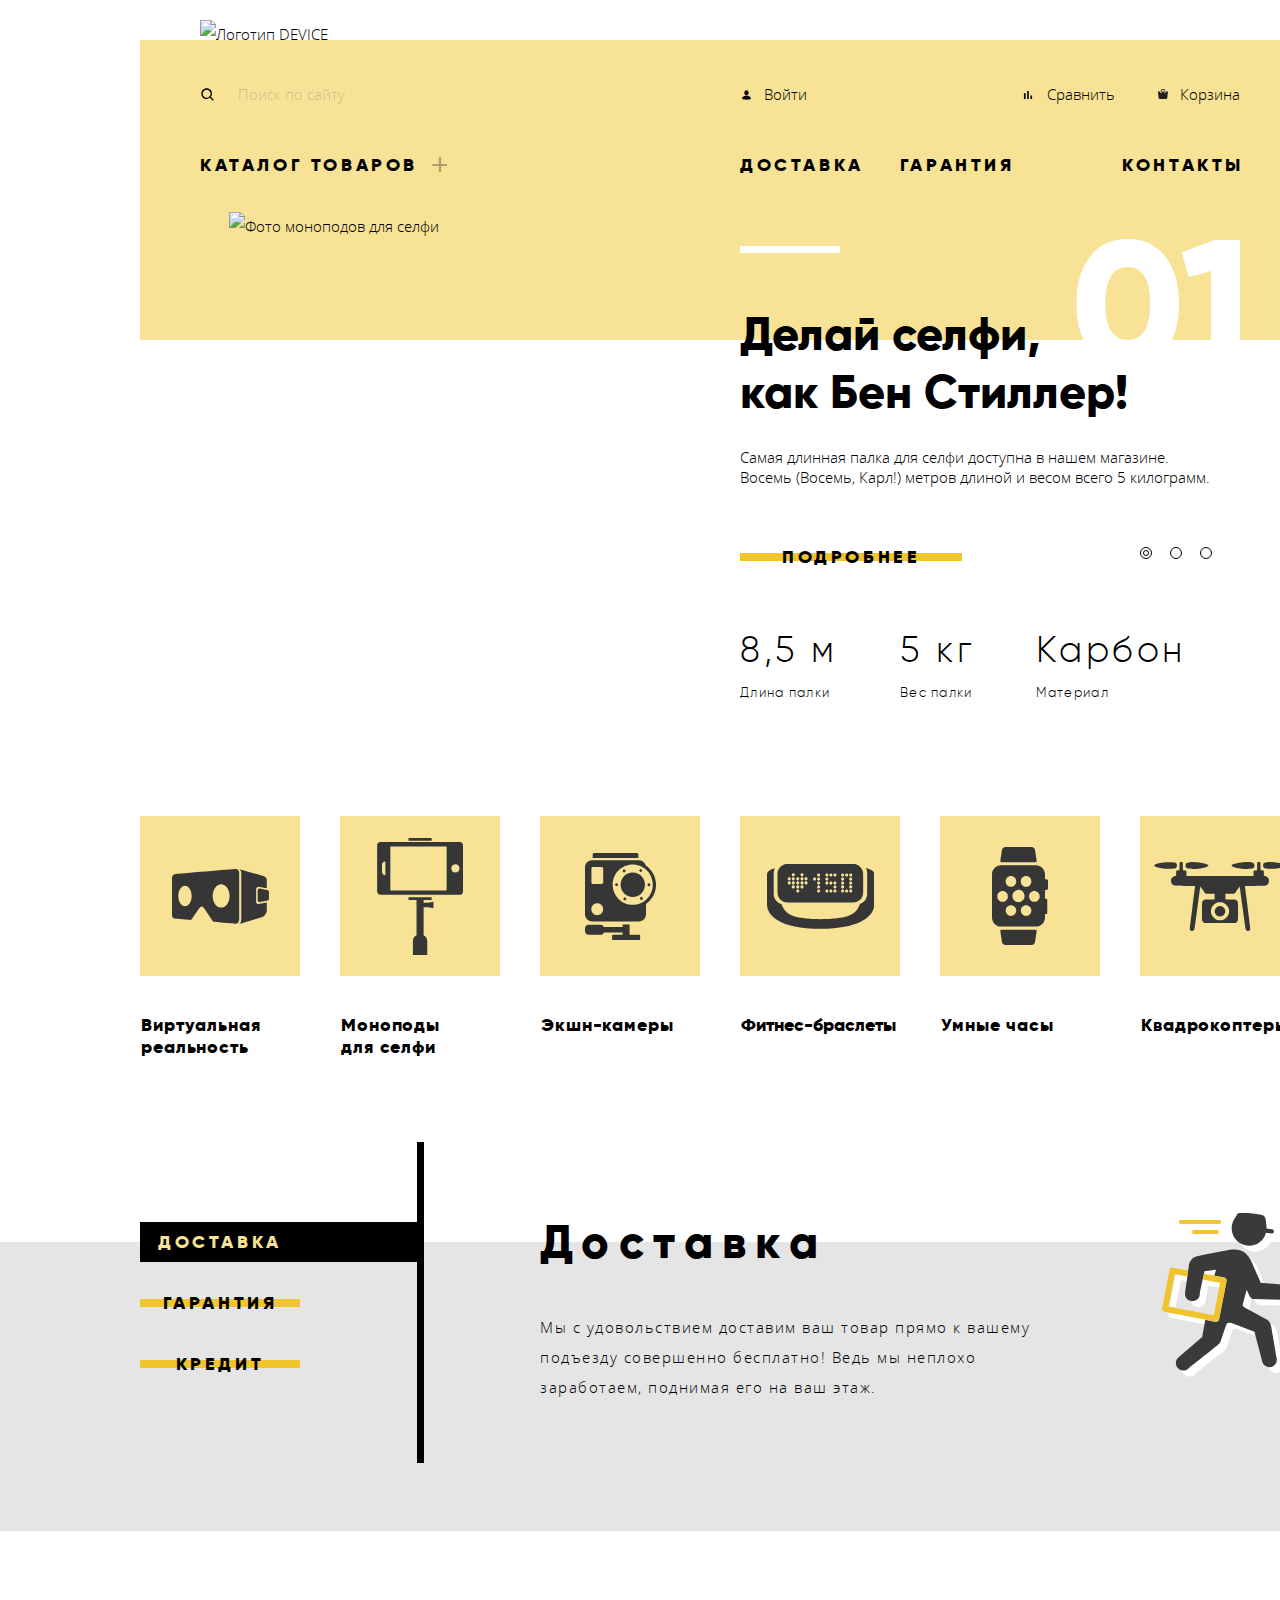
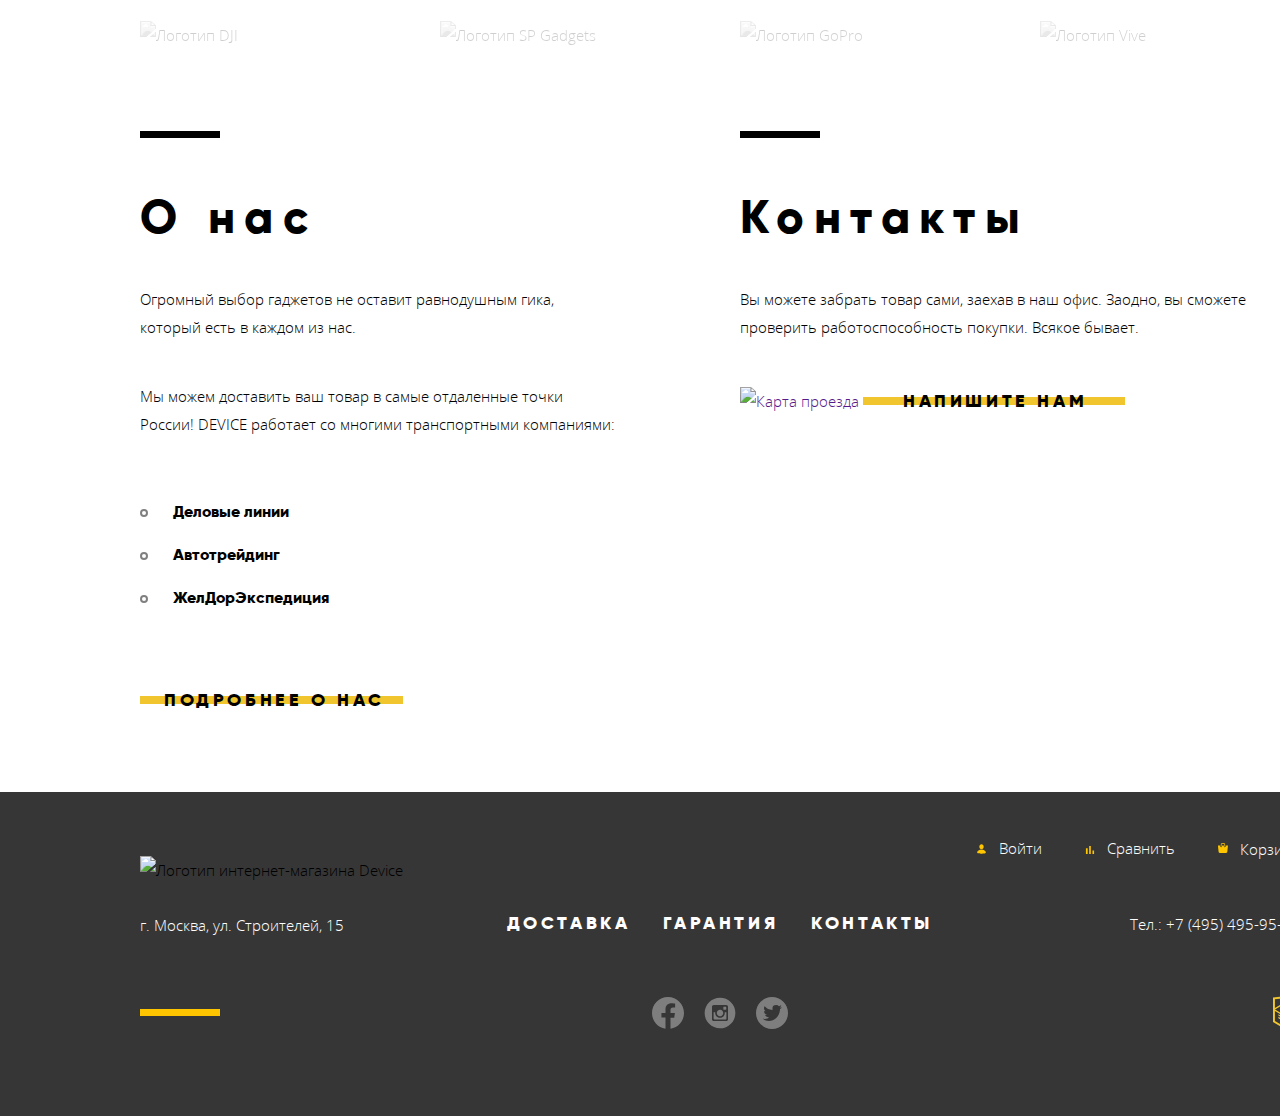
==== commit 24cffee8: "Правки главной страницы" ====
--- a/index.html
+++ b/index.html
@@ -12,38 +12,38 @@
       <a class="main-header-logo"> <!-- Вынес логотип из nav, чтобы удобнее было строить сетку -->
         <img class="logo logo-active" src="img/logo.svg" width="163" height="35" alt="Логотип DEVICE">
       </a>
-      <form class="search" action="/" method="get">
-          <input class="search-string" type="search" name="search" placeholder="Поиск по сайту" autocomplete="off">
-          <button class="search-button-submit" type="submit">Найти</button>
+      <form class="search icon" action="/" method="get">
+        <input class="search-string" type="search" name="search" placeholder="Поиск по сайту" autocomplete="off">
+        <button class="search-button-submit" type="submit">Найти</button>
       </form>
       <ul class="header-links">
-        <li><a class="login-link" href="#">Войти</a></li>
-        <li><a class="compare-link" href="#">Сравнить</a></li>
-        <li><a class="cart-link" href="#">Корзина</a></li>
+        <li><a class="login-link icon" href="#">Войти</a></li>
+        <li><a class="compare-link icon" href="#">Сравнить</a></li>
+        <li><a class="cart-link icon" href="#">Корзина</a></li>
       </ul>
       <nav class="main-navigation">
         <ul class="site-navigation">
           <li class="site-navigation-item"><a href="catalog.html">Каталог товаров</a>
-              <ul class="dropdown-menu">
-                <li>
-                  <a href="#">Виртуальная реальность</a>
-                </li>
-                <li>
-                  <a href="catalog.html">Моноподы для селфи</a>
-                </li>
-                <li>
-                  <a href="#">Экшн-камеры</a>
-                </li>
-                <li>
-                  <a href="#">Фитнес-браслеты</a>
-                </li>
-                <li>
-                  <a href="#">Умные часы</a>
-                </li>
-                <li>
-                  <a href="#">Квадрокоптер</a>
-                </li>
-              </ul>
+            <ul class="dropdown-menu">
+              <li>
+                <a href="#">Виртуальная реальность</a>
+              </li>
+              <li>
+                <a href="#">Фитнес-браслеты</a>
+              </li>
+              <li>
+                <a href="#">Квадрокоптер</a>
+              </li>
+              <li>
+                <a href="#">Моноподы для селфи</a>
+              </li>
+              <li>
+                <a href="#">Умные часы</a>
+              </li>
+              <li>
+                <a href="#">Экшн-камеры</a>
+              </li>
+            </ul>
           </li>
           <li class="site-navigation-item"><a href="#">Доставка</a></li>
           <li class="site-navigation-item"><a href="#">Гарантия</a></li>
@@ -58,7 +58,6 @@
       <div class="featured-products">
         <h2 class="visually-hidden">Популярные товары</h2>
         <!-- Слайд №1 -->
-
         <section class="slider slide-1 container">
           <img class="slider-image" src="img/slider-1.png" width="384" height="486" alt="Фото моноподов для селфи">
           <div class="slider-info-wrapper">
@@ -87,9 +86,8 @@
             </dl>
           </div>
         </section>
-
         <!-- Слайд №2/ Этот и последующие слайды пока замоментирую для удобства построения сетки -->
-<!--
+        <!--
         <section class="slider slide-2 container">
           <img class="slider-image" src="img/slider-2.png" width="345" height="485" alt="Фото фитнес-браслета">
           <div class="slider-info-wrapper">
@@ -110,9 +108,9 @@
             </dl>
           </div>
         </section>
-      -->
+        -->
         <!-- Слайд №3 -->
-<!--
+        <!--
         <section class="slider slide-3 container">
           <img class="slider-image" src="img/slider-3.png" width="526" height="334" alt="Фото дрона">
           <div class="slider-info-wrapper">
@@ -137,7 +135,7 @@
             </dl>
           </div>
         </section>
--->
+        -->
       </div>
       <section class="popular container">
         <h2 class="visually-hidden">Популярные товарные категории</h2>
@@ -198,32 +196,32 @@
         <h2 class="visually-hidden">Сервисы</h2>
           <div class="services-wrapper container">
             <ul class="services-list">
-              <li class="services-list-item"><button class="button services-button" type="button" class="active">Доставка</button></li>
+              <li class="services-list-item"><button class="button services-button  active" type="button">Доставка</button></li>
               <li class="services-list-item"><button class="button services-button" type="button">Гарантия</button></li>
               <li class="services-list-item"><button class="button services-button" type="button">Кредит</button></li>
             </ul>
             <!-- Первый слайд -->
 
-            <div class="delivery">
-              <h3 class="delivery-heading">Доставка</h3>
-              <p class="delivery-description">Мы с удовольствием доставим ваш товар прямо к вашему
+            <div class="delivery services-icon">
+              <h3 class="services-heading">Доставка</h3>
+              <p class="services-description">Мы с удовольствием доставим ваш товар прямо к вашему
               подъезду совершенно бесплатно! Ведь мы неплохо<br>
               заработаем, поднимая его на ваш этаж.</p>
             </div>
 
             <!-- Второй слайд -->
             <!--
-            <div class="warranty">
-              <h3 class="warranty-heading">Гарантия</h3>
-              <p class="warranty-description">Если из-за возгорания купленного у нас товара у вас сгорит дом —
+            <div class="warranty services-icon">
+              <h3 class="services-heading">Гарантия</h3>
+              <p class="services-description">Если из-за возгорания купленного у нас товара у вас сгорит дом —
               не переживайте, мы выдадим вам новый. <br>Товар, не дом, конечно же.</p>
             </div>
           -->
             <!-- Третий слайд -->
             <!--
-            <div class="loan">
-              <h3 class="loan-heading">Кредит</h3>
-              <p class="loan-description">Залезть в долговую яму стало проще! Кредитные консультанты<br>
+            <div class="loan services-icon">
+              <h3 class="services-heading">Кредит</h3>
+              <p class="services-description">Залезть в долговую яму стало проще! Кредитные консультанты<br>
               подберут для вас наиболее выгодные<br>
               условия кредита. Выгодные для нашего банка, разумеется.</p>
             </div>
@@ -251,13 +249,11 @@
       <div class="double-block container"><!-- Два нижеописанных section на макете как бы в одном блоке, поэтому обернул в общий div-->
         <section class="about">
           <!-- Декоративный ректангл, возможно, span+CSS -->
-          <h2>О нас</h2>
-          <div class="about-description-wrapper">
-            <p>Огромный выбор гаджетов не оставит равнодушным гика,
-            который есть в каждом из нас.</p>
-            <p>Мы можем доставить ваш товар в самые отдаленные точки
-            России! DEVICE работает со многими транспортными компаниями:</p>
-          </div>
+          <h2 class="brick">О нас</h2>
+          <p>Огромный выбор гаджетов не оставит равнодушным гика,
+          который есть в каждом из нас.</p>
+          <p>Мы можем доставить ваш товар в самые отдаленные точки
+          России! DEVICE работает со многими транспортными компаниями:</p>
           <ul class="logistics-list">
             <li class="logistics-list-item">
               <a href="#">Деловые линии</a>
@@ -272,7 +268,7 @@
           <a class="button button-about" href="#">Подробнее о нас</a>
         </section>
         <section class="contacts">
-          <h2>Контакты</h2>
+          <h2 class="brick">Контакты</h2>
           <!-- Декоративный ректангл, возможно, span+CSS -->
           <p>Вы можете забрать товар сами, заехав в наш офис. Заодно, вы сможете
           проверить работоспособность покупки. Всякое бывает.</p>
@@ -288,9 +284,9 @@
     <footer class="page-footer">
       <div class="footer-wrapper container">
         <ul class="footer-links">
-          <li class="footer-links-item"><a class="login-link" href="#">Войти</a></li>
-          <li class="footer-links-item"><a class="compare-link" href="#">Сравнить</a></li>
-          <li class="footer-links-item"><a class="cart-link" href="#">Корзина</a></li>
+          <li class="footer-links-item"><a class="login-link icon" href="#">Войти</a></li>
+          <li class="footer-links-item"><a class="compare-link icon" href="#">Сравнить</a></li>
+          <li class="footer-links-item"><a class="cart-link icon" href="#">Корзина</a></li>
         </ul>
         <address class="address">г. Москва, ул. Строителей, 15</address>
         <a class="page-footer-logo"><!-- Вынес логотип из nav, чтобы удобнее было строить сетку -->
@@ -303,28 +299,27 @@
             <li class="navigation-list-item"><a href="#">Контакты</a></li>
           </ul>
         </nav>
-          <div class="phone-wrapper">
-            <p>Тел.: <a class="phone" href="tel:+74954959595">+7 (495) 495-95-95</a></p>
-          </div>
-          <div class="footer-brick"></div>
+        <div class="phone-wrapper">
+          <p>Тел.: <a class="phone" href="tel:+74954959595">+7 (495) 495-95-95</a></p>
+        </div>
         <section class="footer-social">
           <h2 class="visually-hidden">Профили в соц. сетях</h2>
           <ul class="social-list">
             <li class="social-list-item">
               <a href="#">
-                <img src="img/icon_facebook.svg" width="32" height="32" alt="Ссылка на аккаунт компании в Facebook">
+                <img src="img/icon-facebook.svg" width="32" height="32" alt="Ссылка на аккаунт компании в Facebook">
                 <span class="visually-hidden">Facebook</span>
               </a>
             </li>
             <li class="social-list-item">
               <a href="#">
-                <img src="img/icon_instagram.svg" width="32" height="32" alt="Ссылка на аккаунт компании в Instagram">
+                <img src="img/icon-instagram.svg" width="32" height="32" alt="Ссылка на аккаунт компании в Instagram">
                 <span class="visually-hidden">Instagram</span>
               </a>
             </li>
             <li class="social-list-item">
               <a href="#">
-                <img src="img/icon_twitter.svg" width="32" height="32" alt="Ссылка на аккаунт компании в Twitter">
+                <img src="img/icon-twitter.svg" width="32" height="32" alt="Ссылка на аккаунт компании в Twitter">
                 <span class="visually-hidden">Twitter</span>
               </a>
             </li>
@@ -355,16 +350,16 @@
         <button class="button" type="submit">Отправить</button>
       </form>
       <button class="modal-close" type="button"></button>
-   </section>
+    </section>
 
     <!-- Модальное окно "Карта проезда" -->
     <section class="modal modal-map" id="show-modal">
-      <h2>Карта проезда</h2>
+      <h2 class="visually-hidden">Карта проезда</h2>
       <iframe src="https://www.google.com/maps/embed?pb=!1m14!1m12!1m3!1d2249.112548877992!2d37.527429315392446!3d55.68703098053581!2m3!1f0!2f0!3f0!3m2!1i1024!2i768!4f13.1!5e0!3m2!1sru!2sru!4v1602079839865!5m2!1sru!2sru" width="960" height="550" allowfullscreen title="Офис компании по адресу ул. Строителей 15, Москва"></iframe>
       <button class="modal-close" aria-label="Закрыть" type="button"></button>
     </section>
 
-  <script src="js/map.js"></script>
-  <script src="js/writeus.js"></script>
+    <script src="js/map.js"></script>
+    <script src="js/writeus.js"></script>
   </body>
 </html>
--- a/css/style.css
+++ b/css/style.css
@@ -97,7 +97,6 @@
   font-weight: 800;
   font-size: 18px;
   line-height: 22px;
-  /* identical to box height */
   letter-spacing: 0.1em;
   text-transform: uppercase;
 }
@@ -126,7 +125,7 @@
 
 .site-navigation a:focus,
 .header-links a:focus,
-.header-links-inner a:focus  {
+.header-links-inner a:focus {
   opacity: 0.3;
 }
 
@@ -161,7 +160,7 @@
   list-style: none;
   display: flex;
   position: absolute;
-  top: 328px;
+  top: 327px;
   right: 70px;
   padding-left: 0px;
 }
@@ -206,7 +205,7 @@
   font-size: 13px;
   line-height: 15px;
   letter-spacing: 0.1em;
-  margin-top: 44px;
+  margin-top: 58px;
   display: flex;
 }
 
@@ -218,12 +217,13 @@
 }
 
 .slider-def dt {
-  position: relative;
-  top: 72px;
+  padding-top: 14px;
 }
 
 .slider-def-wrapper {
   margin-right: 62px;
+  display: flex;
+  flex-direction: column-reverse;
 }
 
 .button {
@@ -232,7 +232,6 @@
   font-weight: 800;
   font-size: 18px;
   line-height: 22px;
-  /* identical to box height */
   letter-spacing: 0.2em;
   text-transform: uppercase;
   color: var(--black);
@@ -261,7 +260,8 @@
 /* Популярные категории товаров */
 
 .popular {
-  margin-bottom: 49px;
+  padding-top: 44px;
+  padding-bottom: 34px;
 }
 
 .popular-list {
@@ -293,7 +293,7 @@
 }
 
 .popular-image-wrapper {
-  margin-bottom: 37px;
+  margin-bottom: 38px;
 }
 
 .popular-link p {
@@ -333,11 +333,7 @@
 }
 
 .services-list-item {
-  margin-bottom: 20px;
-}
-
-.services-list-item:nth-child(2) {
-  margin-bottom: 22px;
+  margin-bottom: 21px;
 }
 
 .services-button {
@@ -346,7 +342,11 @@
 }
 
 .services-button:active,
-.services-button:focus {
+.services-button:focus,
+.active,
+.active:active,
+.active:focus,
+.active:hover {
   background: var(--black);
   color: var(--yellow);
   border-radius: 0px;
@@ -365,71 +365,50 @@
   padding-right: 190px;
 }
 
+.services-icon::after {
+  content: "";
+  background-repeat: no-repeat;
+  position: absolute;
+}
+
 .delivery::after {
-  content: "";
   background-image: url("../img/delivery.svg");
-  background-repeat: no-repeat;
   width: 136px;
   height: 164px;
-  position: absolute;
   top: 106px;
   right: 2px;
-
 }
 
 .warranty::after {
-  content: "";
   background-image: url("../img/warranty.svg");
-  background-repeat: no-repeat;
   width:171px;
   height: 195px;
-  position: absolute;
   top: 88px;
   right: -16px;
 }
 
 .loan::after {
-  content: "";
   background-image: url("../img/credit.svg");
-  background-repeat: no-repeat;
   width: 156px;
   height: 188px;
-  position: absolute;
   top: 83px;
   right: 8px;
 }
 
-.delivery-heading {
+.services .services-heading {
   padding-top: 39px;
   margin-bottom: 41px;
 }
 
-.warranty-heading {
-  padding-top: 39px;
-  margin-bottom: 41px;
-}
-
-.loan-heading {
-  padding-top: 39px;
-  margin-bottom: 41px;
-}
-
-.services .delivery-description {
-  line-height: 30px;
-}
-
-.services .warranty-description {
-  line-height: 30px;
-}
-
-.services .loan-description {
+.services .services-description {
   line-height: 30px;
 }
 
 /* Следующие 3 CSS-правила с разными padding-left нужны для того, чтобы идеально спозиционировать надпись в кнопке,
 у которой меняется ширина по нажатию */
 li:nth-child(1) .services-button:active,
-li:nth-child(1) .services-button:nth-child(1):focus {
+li:nth-child(1) .services-button:nth-child(1):focus,
+.active {
   padding-left: 18px;
 }
 
@@ -448,13 +427,11 @@
   font-weight: 800;
   font-size: 47px;
   line-height: 58px;
-  /* identical to box height */
   letter-spacing: 0.2em;
 }
 
 .services p {
   line-height: 28px;
-  /* or 187% */
   letter-spacing: 0.1em;
 }
 
@@ -484,7 +461,7 @@
 /* О нас */
 
 .about {
-  width: 560px;
+  padding-right: 82px;
 }
 
 .about h2 {
@@ -496,13 +473,13 @@
   position: relative;
 }
 
-.about h2::before {
+.brick::before {
   content: "";
   width: 80px;
   height: 7px;
   position: absolute;
   background-color: var(--black);
-  top: -56px;
+  top: -57px;
 }
 
 .about p {
@@ -540,15 +517,11 @@
   left: -33px;
 }
 
-.about-description-wrapper {
-  padding-right: 82px;
-}
-
-.about-description-wrapper p:first-child {
+.about p:first-of-type {
   margin-bottom: 41px;
 }
 
-.about-description-wrapper p:last-child {
+.about p:last-of-type {
   margin-bottom: 59px;
 }
 
@@ -573,15 +546,6 @@
   position: relative;
 }
 
-.contacts h2::before {
-  content: "";
-  width: 80px;
-  height: 7px;
-  position: absolute;
-  background-color: var(--black);
-  top: -56px;
-}
-
 .contacts p {
   margin-bottom: 40px;
 }
@@ -611,18 +575,18 @@
 }
 
 .footer-links .login-link::before {
-  background-image: url("../img/footer_icon_user.svg");
+  background-image: url("../img/footer-icon-user.svg");
 }
 
 .footer-links .compare-link::before {
-  background-image: url("../img/footer_icon_chart.svg");
+  background-image: url("../img/footer-icon-chart.svg");
   left: -24px;
   top: 5px;
 }
 
 .footer-links .cart-link::before {
-  background-image: url("../img/footer_icon_cart.svg");
-    top: 4px;
+  background-image: url("../img/footer-icon-cart.svg");
+  top: 4px;
 }
 
 .footer-links a {
@@ -645,21 +609,11 @@
   list-style: none;
   padding-top: 6px;
   display: flex;
-  flex-wrap: wrap;
-  justify-content: space-between;
-  min-width: 440px;
   padding-left: 0px;
 }
 
-.navigation-list-item {
-}
-
-.navigation-list-item:first-child {
-  margin-left: 9px;
-}
-
-.navigation-list-item:last-child {
-  margin-right: 5px;
+.navigation-list-item:not(:last-child) {
+  margin-right: 33px;
 }
 
 .navigation-list a {
@@ -667,21 +621,20 @@
   font-weight: 800;
   font-size: 18px;
   line-height: 22px;
-  /* identical to box height */
   letter-spacing: 0.2em;
   text-transform: uppercase;
   color: var(--white);
 }
 
-.navigation-list  a {
+.navigation-list a {
   color: var(--white);
 }
 
-.navigation-list  a:hover {
+.navigation-list a:hover {
   opacity: 0.6;
 }
 
-.navigation-list  a:focus {
+.navigation-list a:focus {
   opacity: 0.3;
 }
 
@@ -698,7 +651,7 @@
 }
 
 .phone-wrapper {
-padding-top: 8px;
+  padding-top: 8px;
 }
 
 .social-list {
@@ -711,13 +664,6 @@
 
 .social-list a {
   color: var(--white);
-}
-
-/* Модальные окна */
-
-.modal-button {
-  padding-left: 34px;
-  padding-right: 34px;
 }
 
 /* Страница каталога */
@@ -939,7 +885,7 @@
 .main-header {
   display: grid;
   grid-template-columns: 1fr 1fr;
-  grid-template-rows: 29px 1fr 1fr;
+  grid-template-rows: 28px 1fr 1fr;
   margin-top: 40px;
 }
 
@@ -947,7 +893,7 @@
   display: flex;
   flex-wrap: wrap; /* Защита от переполнения */
   justify-content: flex-end;
-  padding: 0px;
+  padding-top: 1px;
 }
 
 .login-link {
@@ -956,9 +902,7 @@
 }
 
 .login-link::before {
-  position: absolute;
-  content: "";
-  background-image: url("../img/icon_user.svg");
+  background-image: url("../img/icon-user.svg");
   width: 13px;
   height: 14px;
   top: 4px;
@@ -970,10 +914,14 @@
   position: relative;
 }
 
-.compare-link::before {
+.icon::before {
   position: absolute;
   content: "";
-  background-image: url("../img/icon_chart.svg");
+  background-repeat: no-repeat;
+}
+
+.compare-link::before {
+  background-image: url("../img/icon-chart.svg");
   width: 14px;
   height: 14px;
   top: 4px;
@@ -986,9 +934,7 @@
 }
 
 .cart-link::before {
-  position: absolute;
-  content: "";
-  background-image: url("../img/icon_cart.svg");
+  background-image: url("../img/icon-cart.svg");
   width: 10px;
   height: 10px;
   top: 5px;
@@ -1008,50 +954,47 @@
   background-color: var(--yellow);
   position: relative;
   padding-left: 0px;
-  padding-bottom: 13px;
-  display: flex;
-}
-
-.search input {
-  padding-top: 0px;
+  padding-bottom: 14px;
+  display: flex;
+}
+
+.search-string {
   line-height: 40px;
   font-weight: inherit;
   background-color: inherit;
-  border: transparent;
-}
-
-.search::before {
-  position: absolute;
-  content: "";
-  background-image: url("../img/icon_search.svg");
-  background-repeat: no-repeat;
-  width: 16px;
-  height: 16px;
-  top: 13px;
-  left: 1px;
-}
-
-.search-string:active,
-.search-string:focus-within {
-  border-bottom: 2px solid var(--black);
-}
-
-.search-string {
   outline: none;
   width: 440px;
   opacity: 0.3;
   padding-left: 38px;
+  padding-top: 4px;
   box-sizing: border-box;
+  border-top: 0px;
+  border-right: 0px;
   border-bottom: 2px solid transparent;
+  border-left: 0px;
+}
+
+.search::before {
+  background-image: url("../img/icon-search.svg");
+  width: 16px;
+  height: 16px;
+  top: 20px;
+  left: 1px;
+}
+
+.main-header .search.icon::before {
+  opacity: 1;
+  z-index: 1;
+}
+
+.search-string:active,
+.search-string:focus-within {
+  border-bottom: 2px solid var(--black);
+  opacity: 1;
 }
 
 .search-string:hover {
   opacity: 0.6;
-}
-
-.search-string:active,
-.search-string:focus {
-  opacity: 1;
 }
 
 .search-button-submit {
@@ -1104,16 +1047,20 @@
   margin-right: 38px;
 }
 
+.site-navigation-item:nth-child(2) {
+  margin-right: 36px;
+}
+
 .site-navigation-item:first-child a {
   padding-right: 60px;
 }
 
 .site-navigation-item:first-child:hover .dropdown-menu {
   display: grid;
-  grid-template-columns: 237px 184px 104px;
+  grid-template-columns: 240px 186px 99px;
   grid-template-rows: 1fr 1fr 1fr;
   left: -60px;
-  padding: 30px 575px 13px 60px;
+  padding: 30px 575px 26px 60px;
   font-family: "Open Sans", "Arial", sans-serif;
   font-style: normal;
   font-weight: 300;
@@ -1122,7 +1069,7 @@
   text-transform: none;
   letter-spacing: 0;
   position: absolute;
-  z-index: 2;
+  z-index: 6;
   list-style: none;
   background-color: var(--yellow-light);
 }
@@ -1132,52 +1079,26 @@
 }
 
 .dropdown-menu li {
-    padding-bottom: 20px;
-}
-
-.dropdown-menu li:nth-child(1) {
-  grid-column: 1 / 2;
-  grid-row: 1 / 2;
-}
-
-.dropdown-menu li:nth-child(2) {
-  grid-column: 1 / 2;
-  grid-row: 2 / 3;
-}
-
-.dropdown-menu li:nth-child(3) {
+  margin-bottom: 16px;
+}
+
+.dropdown-menu li:last-child {
   grid-column: 1 / 2;
   grid-row: 3 / 4;
-}
-
-.dropdown-menu li:nth-child(4) {
-  grid-column: 2 / 3;
-  grid-row: 1 / 2;
-}
-
-.dropdown-menu li:nth-child(5) {
-  grid-column: 2 / 3;
-  grid-row: 2 / 3;
-}
-
-.dropdown-menu li:nth-child(6) {
-  grid-column: 3 / 4;
-  grid-row: 1 / 2;
 }
 
 .site-navigation-item:first-child::after {
   content: "";
   width: 15px;
   height: 15px;
-  background-image: url("../img/catalog_cross.svg");
+  background-image: url("../img/catalog-cross.svg");
   position: absolute;
   top: 3px;
-  right: 252px;
+  right: 255px;
 }
 
 .site-navigation-item:nth-child(3) {
   margin-right: 37px;
-  margin-left: -3px;
 }
 
 .site-navigation-item:last-child {
@@ -1195,9 +1116,9 @@
   grid-template-columns: 1fr 1fr;
   gap: 38px;
   background-image: linear-gradient(to bottom,
-    var(--yellow) 145px,
-    var(--white) 145px);
-  margin-bottom: 120px;
+    var(--yellow) 144px,
+    var(--white) 144px);
+  padding-bottom: 44px;
   position: relative;
 }
 
@@ -1218,8 +1139,6 @@
 .slider-info-wrapper::after {
   content: "01";
   position: absolute;
-  width: 182px;
-  height: 170px;
   right: 47px;
   top: 0px;
   font-family: "Gilroy", "Arial", sans-serif;
@@ -1229,6 +1148,7 @@
   line-height: 219px;
   text-transform: uppercase;
   color: var(--white);
+  z-index: -1;
 }
 
 .slide-2 .slider-info-wrapper::after {
@@ -1239,7 +1159,6 @@
 .slide-3 .slider-info-wrapper::after {
   content: "03";
   right: 77px;
-  z-index: -1;
 }
 
 .slider-info-wrapper {
@@ -1273,11 +1192,7 @@
 }
 
 .slider.slide-2 {
-  margin-bottom: 96px;
-}
-
-.slider.slide-3 {
-  margin-bottom: 132px;
+  padding-bottom: 36px;
 }
 
 .popular-list {
@@ -1301,65 +1216,60 @@
 .double-block {
   gap: 40px;
   display: grid;
-  grid-template-columns: 1fr 1fr;
-  margin-bottom: 78px;
+  grid-template-columns: 560px 560px;
+  padding-bottom: 78px;
 }
 
 .footer-wrapper {
   display: grid;
   grid-template-columns: 1fr 1fr 1fr;
   grid-template-rows: 1fr 1fr 100px;
-}
-
-.footer-brick {
+  position: relative;
+}
+
+.page-footer {
+  padding-top: 32px;
+  padding-bottom: 64px;
+}
+
+.page-footer-logo {
   grid-column: 1 / 2;
-  grid-row: 3 / 4;
-  position: relative;
-}
-
-.footer-brick::before {
+  grid-row: 1 / 2;
+  padding-top: 32px;
+}
+
+.footer-links {
+  grid-column: 3 / 4;
+  grid-row: 1 / 2;
+  display: flex;
+  flex-wrap: wrap;
+  padding: 0px;
+  justify-content: flex-end;
+}
+
+.footer-links .login-link,
+.footer-links .compare-link {
+  margin-right: 38px;
+}
+
+.footer-links .cart-link {
+  margin-left: auto;
+  margin-right: 0px;
+}
+
+.address {
+  grid-column: 1 / 2;
+  grid-row: 2 / 3;
+  align-self: center;
+}
+
+.address::before {
   content: "";
   width: 80px;
   height: 7px;
   position: absolute;
   background-color: var(--yellow-special);
-  top: 57px;
-}
-
-.page-footer {
-  padding-top: 32px;
-  padding-bottom: 64px;
-}
-
-.page-footer-logo {
-  grid-column: 1 / 2;
-  grid-row: 1 / 2;
-  padding-top: 32px;
-}
-
-.footer-links {
-  grid-column: 3 / 4;
-  grid-row: 1 / 2;
-  display: flex;
-  flex-wrap: wrap;
-  padding: 0px;
-  justify-content: flex-end;
-}
-
-.footer-links .login-link,
-.footer-links .compare-link {
-  margin-right: 38px;
-}
-
-.footer-links .cart-link {
-  margin-left: auto;
-  margin-right: 0px;
-}
-
-.address {
-  grid-column: 1 / 2;
-  grid-row: 2 / 3;
-  align-self: center;
+  bottom: 36px;
 }
 
 .footer-navigation {
@@ -1384,8 +1294,8 @@
   grid-column: 3 / 4;
   grid-row: 3 / 4;
   text-align: right;
-  margin-top: 45px;
-  margin-left: 333px;
+  padding-top: 44px;
+  padding-left: 340px;
   width: 27px;
   height: 34px
 }
@@ -1531,6 +1441,12 @@
 }
 
 /* Модальные окна */
+
+.modal-button {
+  padding-left: 34px;
+  padding-right: 34px;
+}
+
 .modal {
   position: fixed;
   top: 0;
@@ -1541,8 +1457,6 @@
   display: none;
   color: var(--black);
   background-color: var(--white);
-  /* background-image: url("../img/map_popup.png");
-  background-repeat: no-repeat;*/
   box-shadow: 0 10px 16px rgba(0, 0, 0, 0.15);
 }
 
@@ -1567,6 +1481,7 @@
   background-color: var(--yellow-dark);
   opacity: 1;
 }
+
 .modal-close:active {
   background-color: var(--yellow-dark);
   opacity: 0.3;
@@ -1577,20 +1492,19 @@
   position: absolute;
   top: 19px;
   right: 18px;
-
   width: 20px;
   height: 20px;
-
-  background-image: url("../img/modal_close.svg");
+  background-image: url("../img/modal-close.svg");
   background-position: 0 0;
   background-repeat: no-repeat;
 }
 
 .modal-writeus {
-  z-index: 2;
-  display: none;
+  z-index: 100;
   width: 960px;
+  height: 550px;
   padding: 92px 100px 60px 100px;
+  box-sizing: border-box;
 }
 
 .modal-writeus form {
@@ -1602,15 +1516,11 @@
   display: flex;
   flex-direction: column;
   margin-bottom: 32px;
+  flex-grow: 1;
 }
 
 .writeus-input-wrapper:first-child {
-  width: 360px;
   margin-right: 40px;
-}
-
-.writeus-input-wrapper:nth-child(2) {
-  width: 360px;
 }
 
 .writeus-input-wrapper:last-of-type {
@@ -1629,7 +1539,6 @@
 .modal-writeus input,
 .modal-writeus textarea {
   padding: 16px 20px 15px 20px;
-
   font-weight: 400;
   font-size: 14px;
   line-height: 19px;
@@ -1646,15 +1555,15 @@
 }
 
 .modal-writeus textarea {
-  height: 167px;
+  height: 136px;
   resize: none;
 }
 
 /* Модальное окно с картой */
 
 .modal-map {
-  min-width: 994px;
-  border: 7px solid var(--white);
+  width: 960px;
+  height: 558px;
 }
 
 .modal-map img {
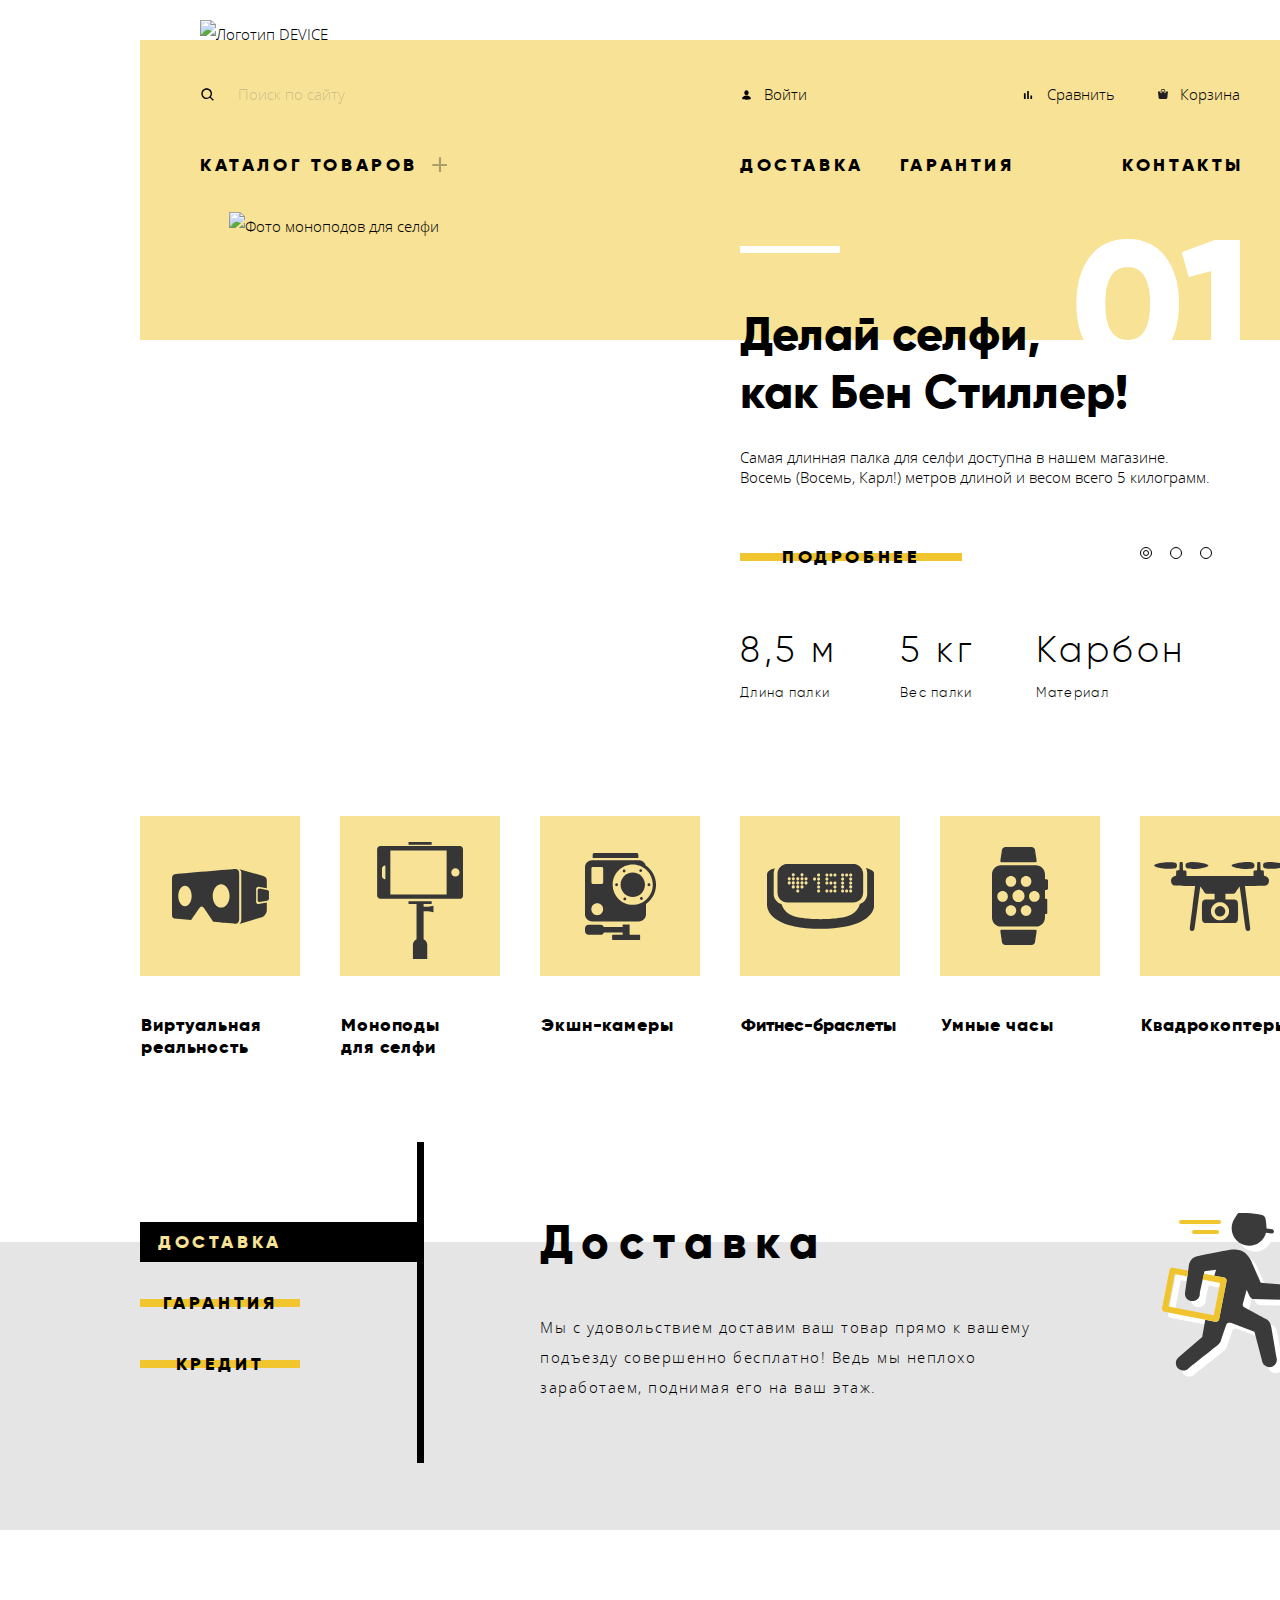
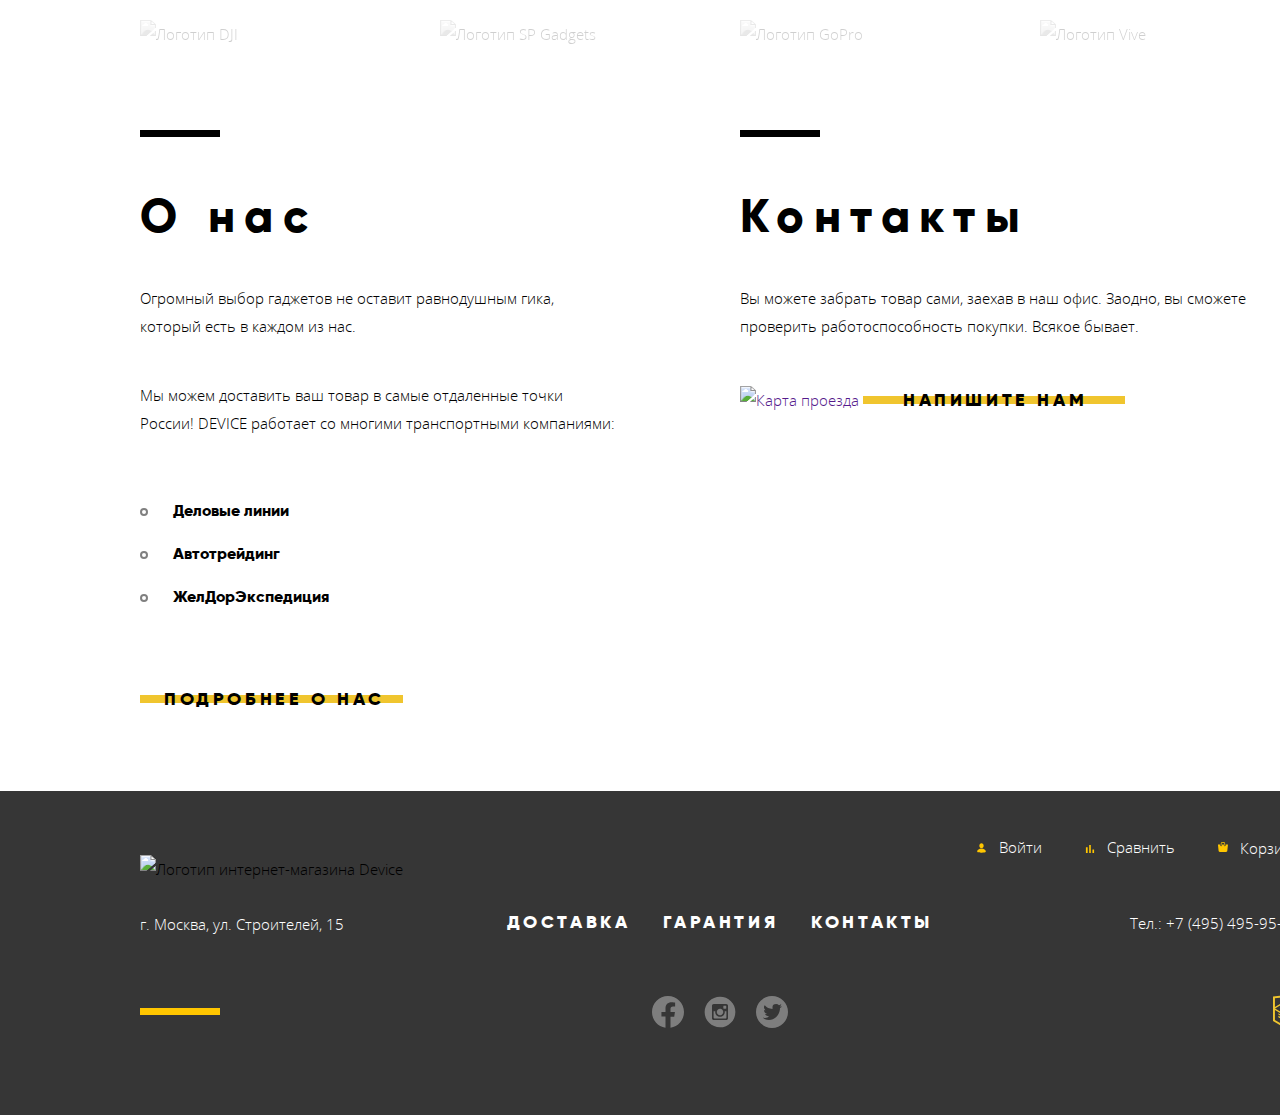
==== commit 2b959753: "Декоративные элементы и пиксель-перфект для внутренней страницы" ====
--- a/index.html
+++ b/index.html
@@ -337,7 +337,7 @@
       <form  action="/" method="post">
         <div class="writeus-input-wrapper">
           <label for="name-field">Ваше имя:</label>
-          <input type="text" name="name" id="name-field" placeholder="Имя, Фамилия" required>
+          <input type="text" name="name" id="name-field" placeholder="Имя,Фамилия" required>
         </div>
         <div class="writeus-input-wrapper">
           <label for="email-field">Ваш e-mail:</label>
@@ -347,7 +347,7 @@
           <label for="writeus-field">Текст письма:</label>
           <textarea name="letter" id="writeus-field" placeholder="В свободной форме" required></textarea>
         </div>
-        <button class="button" type="submit">Отправить</button>
+        <button class="button modal-button" type="submit">Отправить</button>
       </form>
       <button class="modal-close" type="button"></button>
     </section>
@@ -355,6 +355,9 @@
     <!-- Модальное окно "Карта проезда" -->
     <section class="modal modal-map" id="show-modal">
       <h2 class="visually-hidden">Карта проезда</h2>
+      <noscript>
+        <img src="img/map-popup-noscript.png" width="994" height="593" alt="Карта проезда в магазин DEVICE по адресу ул. Строителей, 15">
+      </noscript>
       <iframe src="https://www.google.com/maps/embed?pb=!1m14!1m12!1m3!1d2249.112548877992!2d37.527429315392446!3d55.68703098053581!2m3!1f0!2f0!3f0!3m2!1i1024!2i768!4f13.1!5e0!3m2!1sru!2sru!4v1602079839865!5m2!1sru!2sru" width="960" height="550" allowfullscreen title="Офис компании по адресу ул. Строителей 15, Москва"></iframe>
       <button class="modal-close" aria-label="Закрыть" type="button"></button>
     </section>
--- a/css/style.css
+++ b/css/style.css
@@ -16,8 +16,13 @@
   --yellow-dark: #F0C52E;
   --yellow-light: #F7E296;
   --yellow-special: #FFC600;
+  --yellow-special-writeus: #F7E296;
   --green: #91C92F;
   --transparent-black: rgba(0, 0, 0, 0.3);
+  --transparent-grey: rgba(238, 238, 238, 0.7);
+  --grey-shadow: rgba(0, 0, 0, 0.18);
+  --special-green: #91C92F;
+  --special-greyscale: #B7B7B7;
   /* Статус */
   --status: #F6DADA;
 }
@@ -296,6 +301,10 @@
   margin-bottom: 38px;
 }
 
+.popular-list-item:nth-child(2) img {
+  padding-top: 8px;
+}
+
 .popular-link p {
   background: var(--white);
   margin: 0px;
@@ -675,6 +684,8 @@
 .main-heading {
   font-size: 47px;
   line-height: 58px;
+  padding-top: 13px;
+  padding-left: 2px;
 }
 
 .header-links .logout-button {
@@ -687,11 +698,23 @@
   list-style: none;
   font-size: 14px;
   line-height: 19px;
-  padding: 0px;
+  padding-left: 2px;
 }
 
 .breadcrumb-item {
   margin-right: 40px;
+  position: relative;
+}
+
+.breadcrumb-item:not(:last-child)::after {
+  content: "";
+  position: absolute;
+  background-repeat: no-repeat;
+  background-image: url("../img/breadcrumb-arrow.svg");
+  width: 4px;
+  height: 6px;
+  top: 4px;
+  right: -23px;
 }
 
 .breadcrumbs a {
@@ -721,6 +744,18 @@
   font-size: 16px;
   line-height: 20px;
   text-transform: uppercase;
+  letter-spacing: 0.1em;
+  padding-top: 9px;
+  padding-bottom: 9px;
+  padding-left: 60px;
+}
+
+.sort-heading:last-of-type {
+  padding-left: 72px;
+}
+
+.filters-heading-wrapper .sort-heading {
+  padding-left: 60px;
 }
 
 .sort-list,
@@ -729,12 +764,49 @@
   display: flex;
 }
 
+.sort-arrows {
+  padding-left: 12px;
+  align-items: center;
+  padding-bottom: 10px;
+  height: 11px;
+  justify-content: space-between;
+  padding-right: 5px;
+  padding-top: 15px;
+}
+
+.sort-arrow {
+  opacity: 0.2;
+}
+
+.sort-arrow:hover,
+.sort-arrow:focus {
+  opacity: 0.4;
+}
+
+.sort-arrow:active {
+  opacity: 1;
+}
+
+.sort-arrows li {
+  padding-bottom: 3px;
+}
+
+.sort-arrow-active {
+  transform: rotate(180deg);
+  opacity: 1;
+}
+
+.sort-arrow-active:hover {
+  opacity: 0.4;
+}
+
 .sort-list {
   flex-wrap: wrap;
+  padding-top: 6px;
 }
 
 .sort-list-item {
-  margin-right: 30px;
+  margin-right: 33px;
 }
 
 .sort-list a {
@@ -761,6 +833,13 @@
 }
 
 .product-list {
+  display: grid;
+  grid-template-columns: 360px 360px;
+  padding-top: 55px;
+  padding-left: 72px;
+  padding-bottom: 17px;
+  gap: 40px;
+  margin-right: 0px;
   list-style: none;
 }
 
@@ -769,6 +848,8 @@
   font-size: 18px;
   line-height: 22px;
   letter-spacing: 0.05em;
+  padding-top: 22px;
+  padding-bottom: 8px;
 }
 
 .price {
@@ -776,6 +857,7 @@
   font-size: 16px;
   line-height: 18px;
   letter-spacing: 0.05em;
+  padding-top: 10px;
 }
 
 .product-list .button {
@@ -789,21 +871,12 @@
   letter-spacing: 0.1em;
   color: var(--black);
   opacity: 0.5;
-}
-
-.compare-button:hover {
-  opacity: 1;
-}
-
-.compare-button:active {
-  opacity: 0.2;
-}
-
-.pagination-wrapper {
-  background-color: var(--grey-lightest);
-  display: flex;
-  flex-wrap: wrap;
-  padding: 0px;
+  margin-top: 13px;
+}
+
+.product-info {
+  display: flex;
+  justify-content: space-between;
 }
 
 .pagination-list {
@@ -812,6 +885,11 @@
   flex-wrap: wrap;
   margin: auto;
   padding: 0px;
+}
+
+.pagination-list li {
+  margin-left: 10px;
+  margin-right: 10px;
 }
 
 .pagination-button {
@@ -828,10 +906,6 @@
   color: var(--black);
 }
 
-.pagination-button:hover {
-  background-color: var(--grey-dark);
-}
-
 .pagination-button:active {
   color: var(--transparent-black);
 }
@@ -907,6 +981,10 @@
   height: 14px;
   top: 4px;
   right: 54px;
+}
+
+.username-link.login-link::before {
+  left: -24px;
 }
 
 .compare-link {
@@ -1205,7 +1283,7 @@
   display: grid;
   grid-template-columns: 284px 1fr;
   padding-top: 20px;
-  padding-bottom: 53px;
+  padding-bottom: 52px;
 }
 
 .services-list {
@@ -1294,8 +1372,8 @@
   grid-column: 3 / 4;
   grid-row: 3 / 4;
   text-align: right;
-  padding-top: 44px;
-  padding-left: 340px;
+  margin-top: 44px;
+  margin-left: 340px;
   width: 27px;
   height: 34px
 }
@@ -1335,6 +1413,10 @@
 
 /* Сетка страницы каталога */
 
+.main-header-inner {
+  padding-bottom: 30px;
+}
+
 .header-links-inner {
   display: flex;
   flex-wrap: wrap;
@@ -1350,6 +1432,7 @@
   width: 1044px;
   padding-left: 60px;
   padding-right: 60px;
+  margin-bottom: 48px;
 }
 
 .inner-page .footer-links {
@@ -1368,8 +1451,17 @@
   margin-left: 0px;
 }
 
+.logout-link {
+  margin-right: 89px;
+}
+
 .inner-page .cart-link {
   margin-right: 0px;
+  margin-left: 40px;
+}
+
+.inner-page .compare-link {
+  margin-left: 40px;
 }
 
 .section-wrapper {
@@ -1383,9 +1475,7 @@
 
 .filters-heading-wrapper {
   background-color: var(--grey-medium);
-  padding-top: 9px;
-  padding-bottom: 9px;
-  text-align: center;
+  text-align: left;
 }
 
 .sort-wrapper {
@@ -1393,25 +1483,65 @@
   grid-template-columns: 328px 232px 1fr 60px;
 }
 
-.product-list {
-  display: grid;
-  grid-template-columns: 360px 360px;
-  margin-top: 69px;
-  padding-left: 72px;
-  gap: 40px;
-}
-
-.product-list {
-  margin-right: 0px;
+.product-wrapper {
+  position: relative;
+}
+
+.product-new::after {
+  content: "";
+  position: absolute;
+  background-image: url("../img/icon-new.svg");
+  width: 62px;
+  height: 62px;
+  top: 29px;
+  right: 27px;
+}
+
+.compare-cart-wrapper {
+  display: flex;
+  flex-direction: column;
+  align-items: center;
+  position: absolute;
+  top: 171px;
+  left: 79px;
+}
+
+.product-wrapper .compare-cart-wrapper {
+  opacity: 0;
+}
+
+.product-wrapper:hover::before {
+  content: "";
+  position: absolute;
+  background-color: var(--transparent-grey);
+  width: 360px;
+  height: 380px;
+}
+
+.product-wrapper:hover .compare-cart-wrapper {
+  opacity: 1;
+}
+
+.compare-button:hover {
+  opacity: 1;
+}
+
+.compare-button:active {
+  opacity: 0.2;
 }
 
 .pagination-wrapper {
   display: grid;
-  grid-template-columns: 15% 70% 15%;
+  grid-template-columns: 120px 1fr 120px;
+  background-color: var(--grey-lightest);
+  margin-left: 74px;
+  margin-bottom: 78px;
 }
 
 .filter-list {
   list-style: none;
+  padding-left: 0px;
+  margin: 0px;
 }
 
 .top-color-wrapper {
@@ -1441,11 +1571,6 @@
 }
 
 /* Модальные окна */
-
-.modal-button {
-  padding-left: 34px;
-  padding-right: 34px;
-}
 
 .modal {
   position: fixed;
@@ -1538,7 +1663,7 @@
 
 .modal-writeus input,
 .modal-writeus textarea {
-  padding: 16px 20px 15px 20px;
+  padding: 16px 20px 11px 20px;
   font-weight: 400;
   font-size: 14px;
   line-height: 19px;
@@ -1555,9 +1680,34 @@
 }
 
 .modal-writeus textarea {
-  height: 136px;
+  height: 167px;
   resize: none;
 }
+
+.writeus-input-wrapper input,
+.writeus-input-wrapper textarea {
+  border: 2px solid var(--grey-special);
+  box-sizing: border-box;
+}
+
+.writeus-input-wrapper input:focus {
+  border: 2px solid var(--yellow-special-writeus);
+}
+
+.writeus-input-wrapper textarea:focus {
+  border: 2px solid var(--yellow-special-writeus);
+}
+
+.modal-button {
+  padding-left: 34px;
+  padding-right: 34px;
+}
+
+
+input:invalid {
+  background-color: var(--status);
+}
+
 
 /* Модальное окно с картой */
 
@@ -1573,3 +1723,226 @@
 .modal-map iframe {
   border: none;
 }
+
+/* Фильтры */
+
+.filter {
+  position: relative;
+  flex-grow: 1;
+  padding: 70px 68px 70px 60px;
+}
+
+.filter-item {
+  margin: 0;
+  margin-bottom: 38px;
+  padding: 0;
+  padding-top: 14px;
+  border: none;
+}
+
+.filter .button {
+  padding: 9px 42px 9px 38px;
+}
+
+
+/* Фильтры Стоимость */
+
+.range-filter {
+  width: 260px;
+}
+
+.filter-item legend {
+  margin-bottom: 25px;
+  font-family: "Gilroy", "Arial", sans-serif;
+  font-weight: 800;
+  font-size: 14px;
+  line-height: 17px;
+  letter-spacing: 0.1em;
+  text-transform: none;
+  border-top: 2px solid var(--black);
+  width: 200px;
+  padding-top: 14px;
+}
+
+.range-controls {
+  position: relative;
+  height: 19px;
+  margin-bottom: 0px;
+  padding: 0;
+}
+
+.scale {
+  width: 200px;
+  height: 2px;
+  background-color: var(--special-greyscale);
+}
+
+.range-controls .toggle {
+  position: absolute;
+  top: -9px;
+  left: 0;
+  width: 4px;
+  height: 4px;
+  padding: 0;
+  border: 8px solid #ffffff;
+  background-color: #ababab;
+  border-radius: 50%;
+  box-shadow: 0 2px 2px 0 var(--grey-shadow);
+  cursor: pointer;
+}
+
+.range-controls .toggle-min {
+  left: 0%;
+}
+
+.range-controls .toggle-max {
+  left: 44%;
+}
+
+.price-controls {
+  display: flex;
+  width: 200px;
+}
+
+.price-controls input[type=number] {
+  -moz-appearance: textfield;
+}
+
+.price-controls label {
+  font-family: "Roboto", "Arial", sans-serif;
+  font-size: 16px;
+}
+
+.price-controls {
+  display: flex;
+}
+
+.price-controls input {
+  width: 50px;
+  padding: 0;
+  border: none;
+  background-color: inherit;
+  font-family: inherit;
+  font-size: inherit;
+}
+
+.price-controls label {
+  font-family: "Gilroy", "Arial", sans-serif;
+  font-weight: 300;
+  font-size: 14px;
+  line-height: 16px;
+}
+
+.min-price-input,
+.max-price-input {
+  margin-right: 29px;
+  margin-left: 0px;
+}
+
+ .bar {
+  width: 60%;
+  margin-left: 0%;
+  height: 2px;
+  background-color: var(--special-green);
+}
+
+.filter-item:nth-child(2) {
+  margin-bottom: 20px;
+}
+
+.filter-item:not(:first-child) legend {
+  margin-bottom: 18px;
+}
+
+/* Фильтры Цвет */
+
+.filter-color label,
+.filter-bluetooth label {
+  position: relative;
+  display: block;
+  margin-bottom: 20px;
+  padding-left: 42px;
+  font-size: 14px;
+  line-height: 19px;
+}
+
+.filter-color input:disabled + label,
+.filter-bluetooth input:disabled + label {
+  color: var(--grey);
+}
+
+.filter-color label::before,
+.filter-bluetooth label::before {
+  content: "";
+  position: absolute;
+  top: 50%;
+  left: 0;
+  width: 24px;
+  height: 24px;
+  background-repeat: no-repeat;
+  background-position: 0 0;
+  transform: translate(0, -50%);
+}
+
+.filter-color label::before {
+  background-image: url("../img/checkbox.svg");
+}
+
+.filter-color input:checked + label::after,
+.filter-bluetooth input:checked + label::after {
+  content: "";
+  position: absolute;
+  top: 50%;
+  background-repeat: no-repeat;
+  background-position: 0 0;
+  transform: translate(0, -50%);
+}
+
+.filter-color input:checked + label::after {
+  left: 5px;
+  width: 14px;
+  height: 11px;
+  background-image: url("../img/checkbox-yes.svg");
+}
+
+.filter-color input:disabled + label::before,
+.filter-color input:disabled + label::after,
+.filter-bluetooth input:disabled + label::before,
+.filter-bluetooth input:disabled + label::after {
+  opacity: 0.25;
+}
+
+.filter-color label:hover::before,
+.filter-color label:hover::after,
+.filter-color input:focus + label::before,
+.filter-color input:focus + label::after,
+.filter-bluetooth label:hover::before,
+.filter-bluetooth label:hover::after,
+.filter-bluetooth input:focus + label::before,
+.filter-bluetooth input:focus + label::after {
+  opacity: 0.6;
+}
+
+/* Фильтры Bluetooth */
+
+.filter-bluetooth {
+  margin-bottom: 23px;
+}
+
+.filter-bluetooth label {
+  margin-bottom: 21px;
+}
+
+.filter-bluetooth label::before {
+  border: 2px solid var(--black);
+  box-sizing: border-box;
+  border-radius: 50%;
+}
+
+.filter-bluetooth input:checked + label::after {
+  left: 8px;
+  width: 8px;
+  height: 8px;
+  background-color: var(--black);
+  border-radius: 50%;
+}
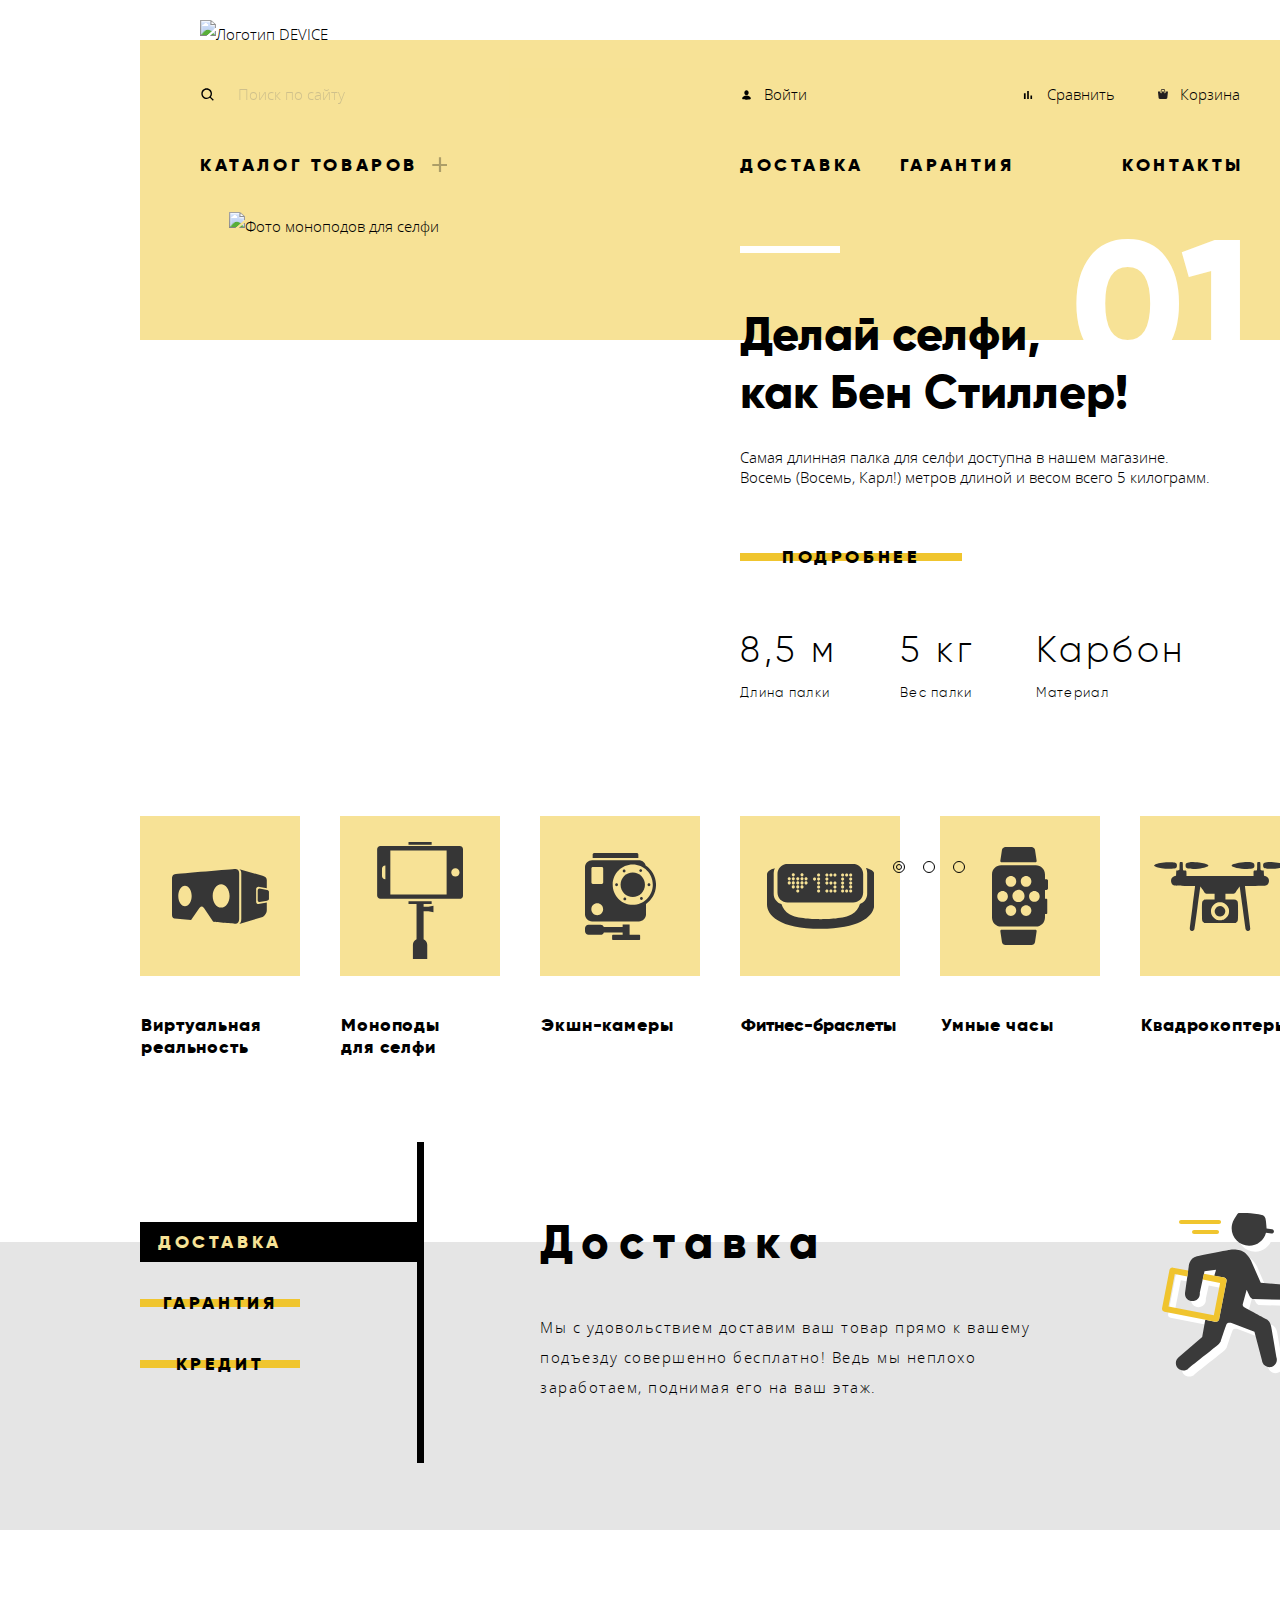
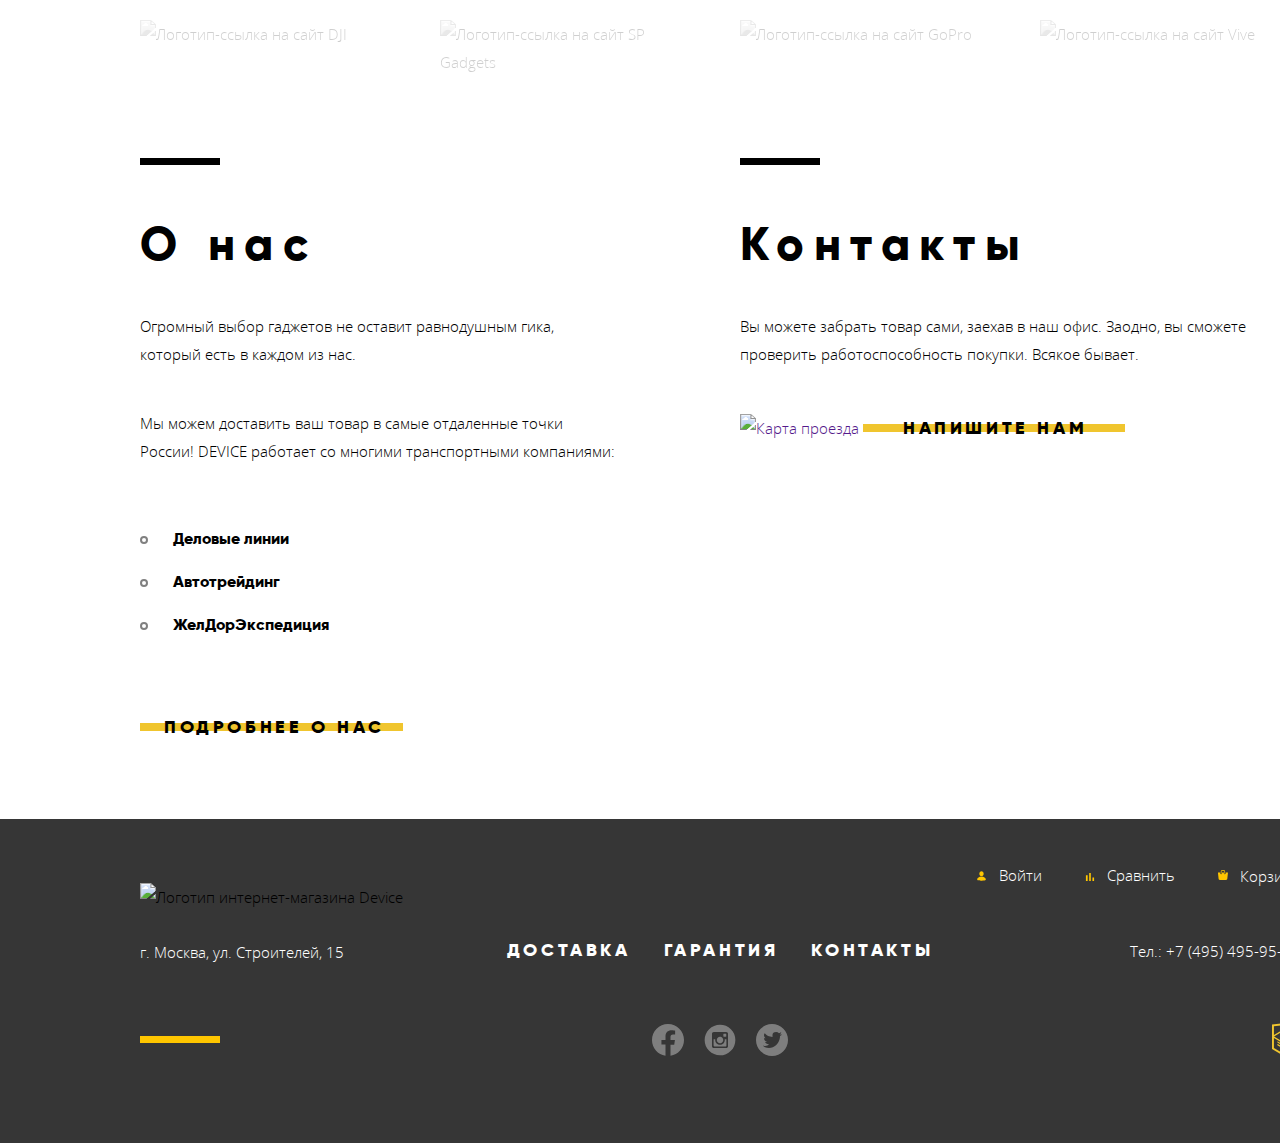
==== commit 9795fa8a: "Правки в доступную верстку" ====
--- a/index.html
+++ b/index.html
@@ -12,7 +12,7 @@
       <a class="main-header-logo"> <!-- Вынес логотип из nav, чтобы удобнее было строить сетку -->
         <img class="logo logo-active" src="img/logo.svg" width="163" height="35" alt="Логотип DEVICE">
       </a>
-      <form class="search icon" action="/" method="get">
+      <form class="search icon" action="https://echo.htmlacademy.ru" method="get">
         <input class="search-string" type="search" name="search" placeholder="Поиск по сайту" autocomplete="off">
         <button class="search-button-submit" type="submit">Найти</button>
       </form>
@@ -35,7 +35,7 @@
                 <a href="#">Квадрокоптер</a>
               </li>
               <li>
-                <a href="#">Моноподы для селфи</a>
+                <a href="catalog.html">Моноподы для селфи</a>
               </li>
               <li>
                 <a href="#">Умные часы</a>
@@ -64,12 +64,7 @@
             <h3>Делай селфи,<br> как Бен Стиллер!</h3>
             <p>Самая длинная палка для селфи доступна в нашем магазине.<br>
             Восемь (Восемь, Карл!) метров длиной и весом всего 5 килограмм.</p>
-              <a class="button" href="#">Подробнее</a>
-              <ul class="slider-buttons">
-                <li><button class="slider-button slider-button-active" type="button"></button></li>
-                <li><button class="slider-button" type="button"></button></li>
-                <li><button class="slider-button" type="button"></button></li>
-              </ul>
+            <a class="button" href="#" aria-label="Подробная информация о селфи-палках">Подробнее</a>
             <dl class="slider-def">
               <div class="slider-def-wrapper">
                 <dt>Длина палки</dt>
@@ -94,12 +89,7 @@
             <h3>Худеем<br> правильно!</h3>
             <p>Мотивирующие фитнес-браслеты помогут найти в себе силы<br>
             не пропускать занятия и соблюдать диету.</p>
-            <a class="button" href="#">Подробнее</a>
-            <ul class="slider-buttons">
-              <li><button class="slider-button" type="button"></button></li>
-              <li><button class="slider-button slider-button-active" type="button"></button></li>
-              <li><button class="slider-button" type="button"></button></li>
-            </ul>
+            <a class="button" href="#" aria-label="Подробная информация о фитнес-браслетах">Подробнее</a>
             <dl class="slider-def">
               <div class="slider-def-wrapper">
                 <dt>Без подзарядки</dt>
@@ -117,12 +107,7 @@
             <h3>Порхает как бабочка,<br> жалит как пчела!</h3>
             <p>Этот обычный, на первый взгляд, квадрокоптер оснащен<br>
             мощным лазером, замаскированным под стандартную камеру.</p>
-            <a class="button" href="#">Подробнее</a>
-            <ul class="slider-buttons">
-              <li><button class="slider-button" type="button"></button></li>
-              <li><button class="slider-button" type="button"></button></li>
-              <li><button class="slider-button slider-button-active" type="button"></button></li>
-            </ul>
+            <a class="button" href="#" aria-label="Подробная информация о квадрокоптерах">Подробнее</a>
             <dl class="slider-def">
               <div class="slider-def-wrapper">
                 <dt>Дальность полета</dt>
@@ -136,6 +121,11 @@
           </div>
         </section>
         -->
+      <ul class="slider-buttons">
+        <li><button class="slider-button slider-button-active" type="button" aria-label="Сейчас выбран первый слайд"></button></li>
+        <li><button class="slider-button" type="button" aria-label="Выбрать второй слайд"></button></li>
+        <li><button class="slider-button" type="button" aria-label="Выбрать третий слайд"></button></li>
+      </ul>
       </div>
       <section class="popular container">
         <h2 class="visually-hidden">Популярные товарные категории</h2>
@@ -196,9 +186,9 @@
         <h2 class="visually-hidden">Сервисы</h2>
           <div class="services-wrapper container">
             <ul class="services-list">
-              <li class="services-list-item"><button class="button services-button  active" type="button">Доставка</button></li>
-              <li class="services-list-item"><button class="button services-button" type="button">Гарантия</button></li>
-              <li class="services-list-item"><button class="button services-button" type="button">Кредит</button></li>
+              <li class="services-list-item"><button class="button services-button  active" type="button" aria-label="Сейчас выбран первый слайд - Доставка">Доставка</button></li>
+              <li class="services-list-item"><button class="button services-button" type="button" aria-label="Выбрать второй слайд о Гарантии">Гарантия</button></li>
+              <li class="services-list-item"><button class="button services-button" type="button" aria-label="Выбрать третий слайд о Кредите">Кредит</button></li>
             </ul>
             <!-- Первый слайд -->
 
@@ -233,16 +223,16 @@
         <h2 class="visually-hidden">Логотипы партнеров</h2>
         <ul class="partners-list">
           <li class="partners-list-item">
-            <a href="#"><img src="img/partner-logo-1-color.png" width="260" height="100" alt="Логотип DJI"></a>
+            <a href="#"><img src="img/partner-logo-1-color.png" width="260" height="100" alt="Логотип-ссылка на сайт DJI"></a>
           </li>
           <li class="partners-list-item">
-            <a href="#"><img src="img/partner-logo-2-color.png" width="260" height="100" alt="Логотип SP Gadgets"></a>
+            <a href="#"><img src="img/partner-logo-2-color.png" width="260" height="100" alt="Логотип-ссылка на сайт SP Gadgets"></a>
           </li>
           <li class="partners-list-item">
-            <a href="#"><img src="img/partner-logo-3-color.png" width="260" height="100" alt="Логотип GoPro"></a>
+            <a href="#"><img src="img/partner-logo-3-color.png" width="260" height="100" alt="Логотип-ссылка на сайт GoPro"></a>
           </li>
           <li class="partners-list-item">
-            <a href="#"><img src="img/partner-logo-4-color.png" width="260" height="100" alt="Логотип Vive"></a>
+            <a href="#"><img src="img/partner-logo-4-color.png" width="260" height="100" alt="Логотип-ссылка на сайт Vive"></a>
           </li>
         </ul>
       </section>
@@ -275,7 +265,7 @@
           <a class="contacts-map" href="">
             <img src="img/contacts-map.png" width="960" height="546" alt="Карта проезда">
           </a>
-          <button class="button contacts-button" type="button">Напишите нам</button>
+          <button class="button contacts-button" type="button" aria-label="Открыть форму обратной связи">Напишите нам</button>
         </section>
       </div>
     </main>
@@ -284,8 +274,8 @@
     <footer class="page-footer">
       <div class="footer-wrapper container">
         <ul class="footer-links">
-          <li class="footer-links-item"><a class="login-link icon" href="#">Войти</a></li>
-          <li class="footer-links-item"><a class="compare-link icon" href="#">Сравнить</a></li>
+          <li class="footer-links-item"><a class="login-link icon" href="#" aria-label="Войти в личный аккаунт">Войти</a></li>
+          <li class="footer-links-item"><a class="compare-link icon" href="#" aria-label="Сравнить выбранные товары">Сравнить</a></li>
           <li class="footer-links-item"><a class="cart-link icon" href="#">Корзина</a></li>
         </ul>
         <address class="address">г. Москва, ул. Строителей, 15</address>
@@ -325,19 +315,21 @@
             </li>
           </ul>
         </section>
-        <a class="footer-academy-link" href="https://htmlacademy.ru/intensive/htmlcss">
-          <img src="img/logo-html.svg" width="27" height="34" alt="Логотип HTML Academy">
-        </a>
+        <div class="footer-academy-wrapper">
+          <a class="footer-academy-link" href="https://htmlacademy.ru/intensive/htmlcss">
+            <img src="img/logo-html.svg" width="27" height="34" alt="Логотип-ссылка на сайт HTML Academy">
+          </a>
+        </div>
       </div>
     </footer>
 
     <!-- Модальное окно с формой обратной связи "Напишите нам" -->
     <section class="modal modal-writeus">
       <h2 class="visually-hidden">Напишите нам</h2>
-      <form  action="/" method="post">
+      <form  action="https://echo.htmlacademy.ru" method="post">
         <div class="writeus-input-wrapper">
           <label for="name-field">Ваше имя:</label>
-          <input type="text" name="name" id="name-field" placeholder="Имя,Фамилия" required>
+          <input class="contacts-name" type="text" name="name" id="name-field" placeholder="Имя,Фамилия" required>
         </div>
         <div class="writeus-input-wrapper">
           <label for="email-field">Ваш e-mail:</label>
@@ -349,7 +341,7 @@
         </div>
         <button class="button modal-button" type="submit">Отправить</button>
       </form>
-      <button class="modal-close" type="button"></button>
+      <button class="modal-close" type="button" aria-label="Закрыть форму обратной связи"></button>
     </section>
 
     <!-- Модальное окно "Карта проезда" -->
@@ -358,8 +350,8 @@
       <noscript>
         <img src="img/map-popup-noscript.png" width="994" height="593" alt="Карта проезда в магазин DEVICE по адресу ул. Строителей, 15">
       </noscript>
-      <iframe src="https://www.google.com/maps/embed?pb=!1m14!1m12!1m3!1d2249.112548877992!2d37.527429315392446!3d55.68703098053581!2m3!1f0!2f0!3f0!3m2!1i1024!2i768!4f13.1!5e0!3m2!1sru!2sru!4v1602079839865!5m2!1sru!2sru" width="960" height="550" allowfullscreen title="Офис компании по адресу ул. Строителей 15, Москва"></iframe>
-      <button class="modal-close" aria-label="Закрыть" type="button"></button>
+      <iframe class="map-frame" src="https://www.google.com/maps/embed?pb=!1m14!1m12!1m3!1d2249.112548877992!2d37.527429315392446!3d55.68703098053581!2m3!1f0!2f0!3f0!3m2!1i1024!2i768!4f13.1!5e0!3m2!1sru!2sru!4v1602079839865!5m2!1sru!2sru" width="960" height="550" allowfullscreen title="Офис компании по адресу ул. Строителей 15, Москва"></iframe>
+      <button class="modal-close" aria-label="Закрыть интерактивную карту" type="button"></button>
     </section>
 
     <script src="js/map.js"></script>
--- a/css/style.css
+++ b/css/style.css
@@ -165,9 +165,10 @@
   list-style: none;
   display: flex;
   position: absolute;
-  top: 327px;
-  right: 70px;
+  top: 93%;
+  right: 23%;
   padding-left: 0px;
+  transform: translate(-3px);
 }
 
 .slider-button {
@@ -247,7 +248,6 @@
   border: none;
   box-sizing: border-box;
   padding: 9px 42px;
-  outline: 0;
 }
 
 .button:hover {
@@ -684,8 +684,9 @@
 .main-heading {
   font-size: 47px;
   line-height: 58px;
-  padding-top: 13px;
-  padding-left: 2px;
+  margin-top: 44px;
+  margin-left: 2px;
+  margin-bottom: 32px;
 }
 
 .header-links .logout-button {
@@ -740,22 +741,21 @@
   background-color: var(--grey-light);
 }
 
+.sort-line-wrapper {
+  display: flex;
+  align-items: center;
+  padding-top: 21px;
+  padding-bottom: 21px;
+  padding-left: 72px;
+}
+
 .sort-heading {
   font-size: 16px;
   line-height: 20px;
   text-transform: uppercase;
   letter-spacing: 0.1em;
-  padding-top: 9px;
-  padding-bottom: 9px;
-  padding-left: 60px;
-}
-
-.sort-heading:last-of-type {
-  padding-left: 72px;
-}
-
-.filters-heading-wrapper .sort-heading {
-  padding-left: 60px;
+  padding: 0px;
+  margin: 0 73px 0 0;
 }
 
 .sort-list,
@@ -765,17 +765,22 @@
 }
 
 .sort-arrows {
-  padding-left: 12px;
   align-items: center;
-  padding-bottom: 10px;
   height: 11px;
   justify-content: space-between;
-  padding-right: 5px;
-  padding-top: 15px;
+  padding: 0;
+  margin: 0;
+  padding-right: 4px;
+  padding-left: 4px;
+  width: 44px;
 }
 
 .sort-arrow {
   opacity: 0.2;
+  background-image: url("../img/sort-arrow.svg");
+  background-repeat: no-repeat;
+  width: 10px;
+  height: 10px;
 }
 
 .sort-arrow:hover,
@@ -788,7 +793,7 @@
 }
 
 .sort-arrows li {
-  padding-bottom: 3px;
+  padding-bottom: 0px;
 }
 
 .sort-arrow-active {
@@ -802,7 +807,8 @@
 
 .sort-list {
   flex-wrap: wrap;
-  padding-top: 6px;
+  padding: 0;
+  margin: 0 auto 0 0;
 }
 
 .sort-list-item {
@@ -832,14 +838,20 @@
   opacity: 1;
 }
 
+.products {
+  padding-top: 70px;
+  padding-left: 72px;
+  padding-bottom: 78px;
+}
+
 .product-list {
   display: grid;
   grid-template-columns: 360px 360px;
-  padding-top: 55px;
-  padding-left: 72px;
-  padding-bottom: 17px;
+  padding-left: 0px;
   gap: 40px;
   margin-right: 0px;
+  margin-top: 0px;
+  margin-bottom: 32px;
   list-style: none;
 }
 
@@ -900,7 +912,6 @@
   letter-spacing: 0.1em;
   text-transform: uppercase;
   border: none;
-  outline: 0;
   background-color: var(--grey-lightest);
   padding: 25px 26px;
   color: var(--black);
@@ -1133,7 +1144,8 @@
   padding-right: 60px;
 }
 
-.site-navigation-item:first-child:hover .dropdown-menu {
+.site-navigation-item:first-child:hover .dropdown-menu,
+.site-navigation-item:first-child:focus-within .dropdown-menu {
   display: grid;
   grid-template-columns: 240px 186px 99px;
   grid-template-rows: 1fr 1fr 1fr;
@@ -1368,13 +1380,13 @@
   grid-row: 3 / 4;
 }
 
-.footer-academy-link {
+.footer-academy-wrapper {
+  display: flex;
+  justify-content: flex-end;
   grid-column: 3 / 4;
   grid-row: 3 / 4;
-  text-align: right;
   margin-top: 44px;
-  margin-left: 340px;
-  width: 27px;
+  width: 366px;
   height: 34px
 }
 
@@ -1451,8 +1463,12 @@
   margin-left: 0px;
 }
 
-.logout-link {
-  margin-right: 89px;
+.header-links-inner li:nth-child(2) {
+  flex-grow: 1;
+}
+
+.header-links-inner {
+  padding-left: 44px;
 }
 
 .inner-page .cart-link {
@@ -1476,11 +1492,14 @@
 .filters-heading-wrapper {
   background-color: var(--grey-medium);
   text-align: left;
+  padding-top: 25px;
+  padding-bottom: 25px;
+  padding-left: 61px;
 }
 
 .sort-wrapper {
   display: grid;
-  grid-template-columns: 328px 232px 1fr 60px;
+  grid-template-columns: 328px 1fr;
 }
 
 .product-wrapper {
@@ -1502,23 +1521,29 @@
   flex-direction: column;
   align-items: center;
   position: absolute;
-  top: 171px;
-  left: 79px;
+  top: 50%;
+  left: 50%;
+  transform: translate(-50%, -32%);
+  min-width: 360px;
+  z-index: 2;
 }
 
 .product-wrapper .compare-cart-wrapper {
   opacity: 0;
 }
 
-.product-wrapper:hover::before {
+.product-list-item:hover::before,
+.product-list-item:focus-within::before { /* Добавил focus для доступности */
   content: "";
   position: absolute;
   background-color: var(--transparent-grey);
   width: 360px;
   height: 380px;
-}
-
-.product-wrapper:hover .compare-cart-wrapper {
+  z-index: 1;
+}
+
+.product-list-item:hover .compare-cart-wrapper,
+.product-list-item:focus-within .compare-cart-wrapper { /* Добавил focus для доступности */
   opacity: 1;
 }
 
@@ -1534,14 +1559,6 @@
   display: grid;
   grid-template-columns: 120px 1fr 120px;
   background-color: var(--grey-lightest);
-  margin-left: 74px;
-  margin-bottom: 78px;
-}
-
-.filter-list {
-  list-style: none;
-  padding-left: 0px;
-  margin: 0px;
 }
 
 .top-color-wrapper {
@@ -1703,11 +1720,9 @@
   padding-right: 34px;
 }
 
-
 input:invalid {
   background-color: var(--status);
 }
-
 
 /* Модальное окно с картой */
 
@@ -1743,7 +1758,6 @@
 .filter .button {
   padding: 9px 42px 9px 38px;
 }
-
 
 /* Фильтры Стоимость */
 
@@ -1764,6 +1778,16 @@
   padding-top: 14px;
 }
 
+.filter-list {
+  list-style: none;
+  padding-left: 0px;
+  margin: 0px;
+}
+
+.filter-list li:not(:last-child) {
+  margin-bottom: 20px;
+}
+
 .range-controls {
   position: relative;
   height: 19px;
@@ -1846,10 +1870,6 @@
   background-color: var(--special-green);
 }
 
-.filter-item:nth-child(2) {
-  margin-bottom: 20px;
-}
-
 .filter-item:not(:first-child) legend {
   margin-bottom: 18px;
 }
@@ -1860,7 +1880,6 @@
 .filter-bluetooth label {
   position: relative;
   display: block;
-  margin-bottom: 20px;
   padding-left: 42px;
   font-size: 14px;
   line-height: 19px;
@@ -1925,12 +1944,8 @@
 
 /* Фильтры Bluetooth */
 
-.filter-bluetooth {
-  margin-bottom: 23px;
-}
-
-.filter-bluetooth label {
-  margin-bottom: 21px;
+.filter-list-bluetooth li:not(:last-child) {
+  margin-bottom: 25px;
 }
 
 .filter-bluetooth label::before {
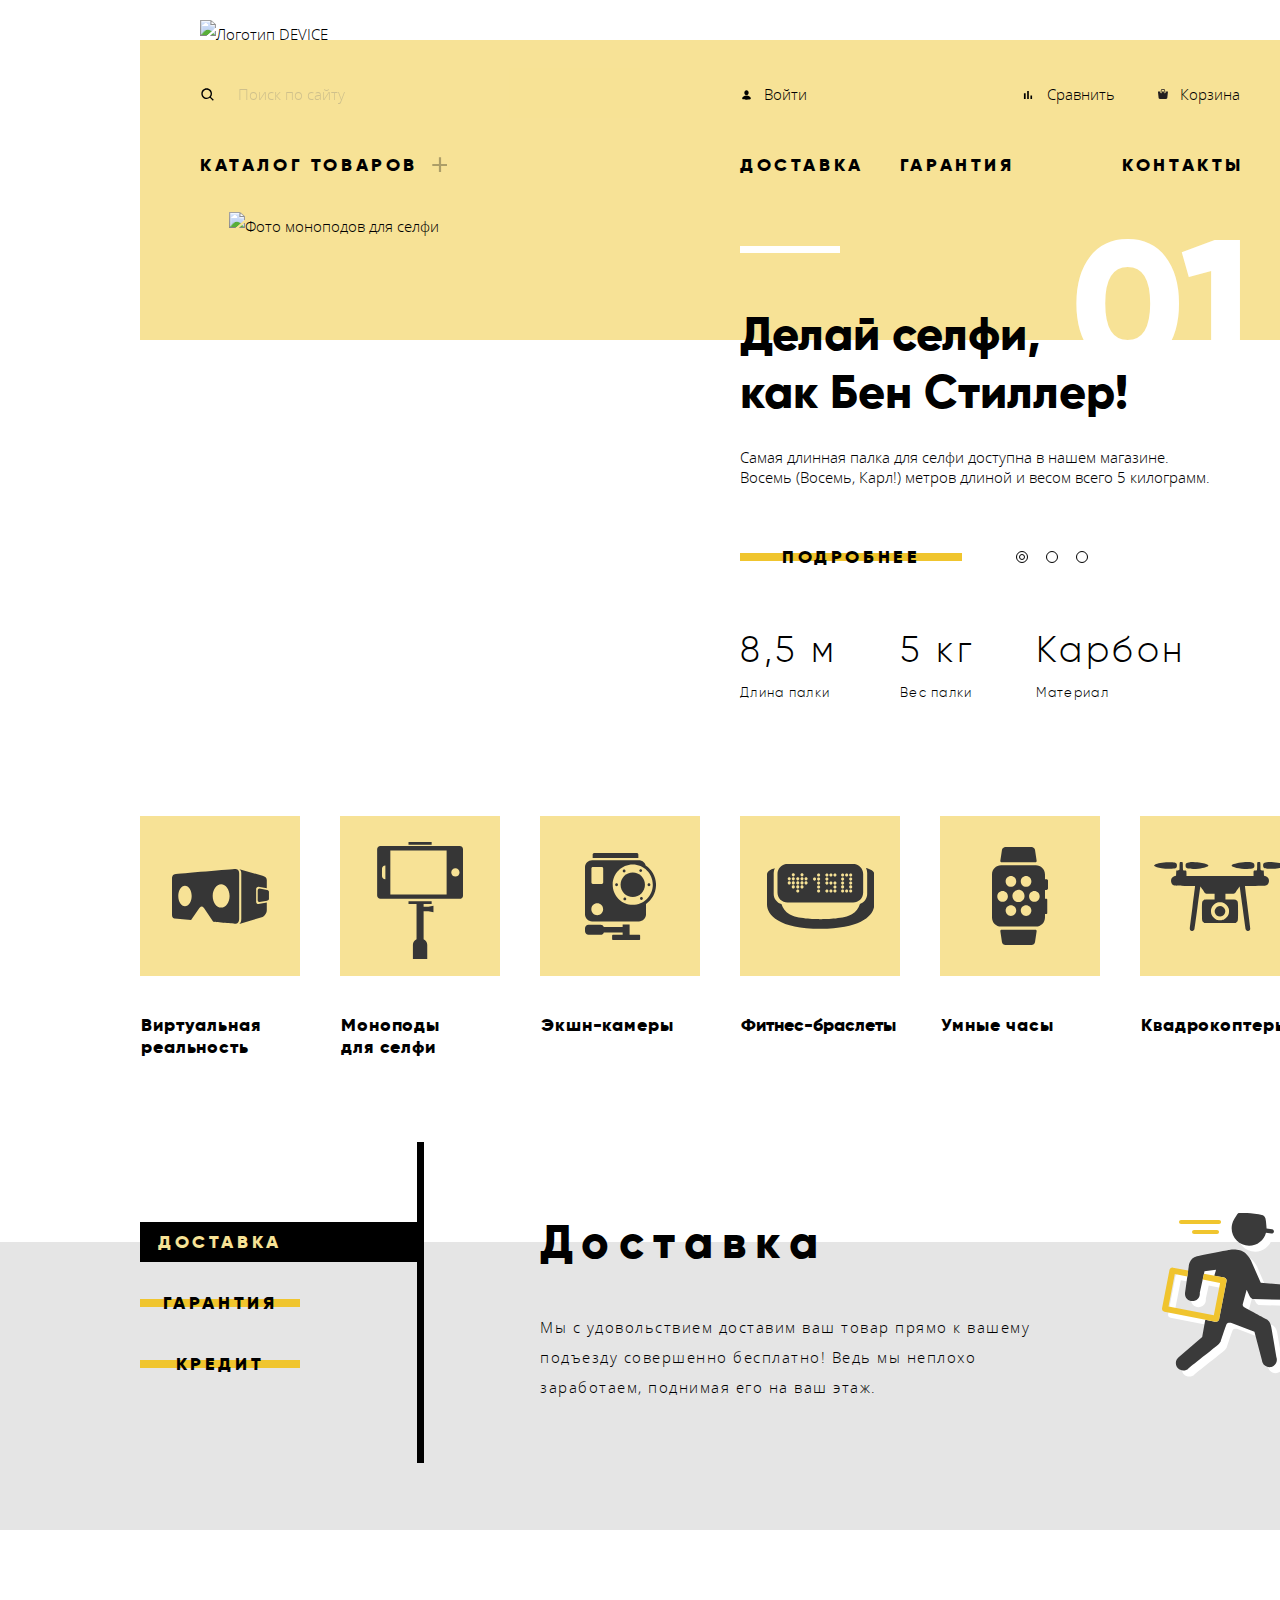
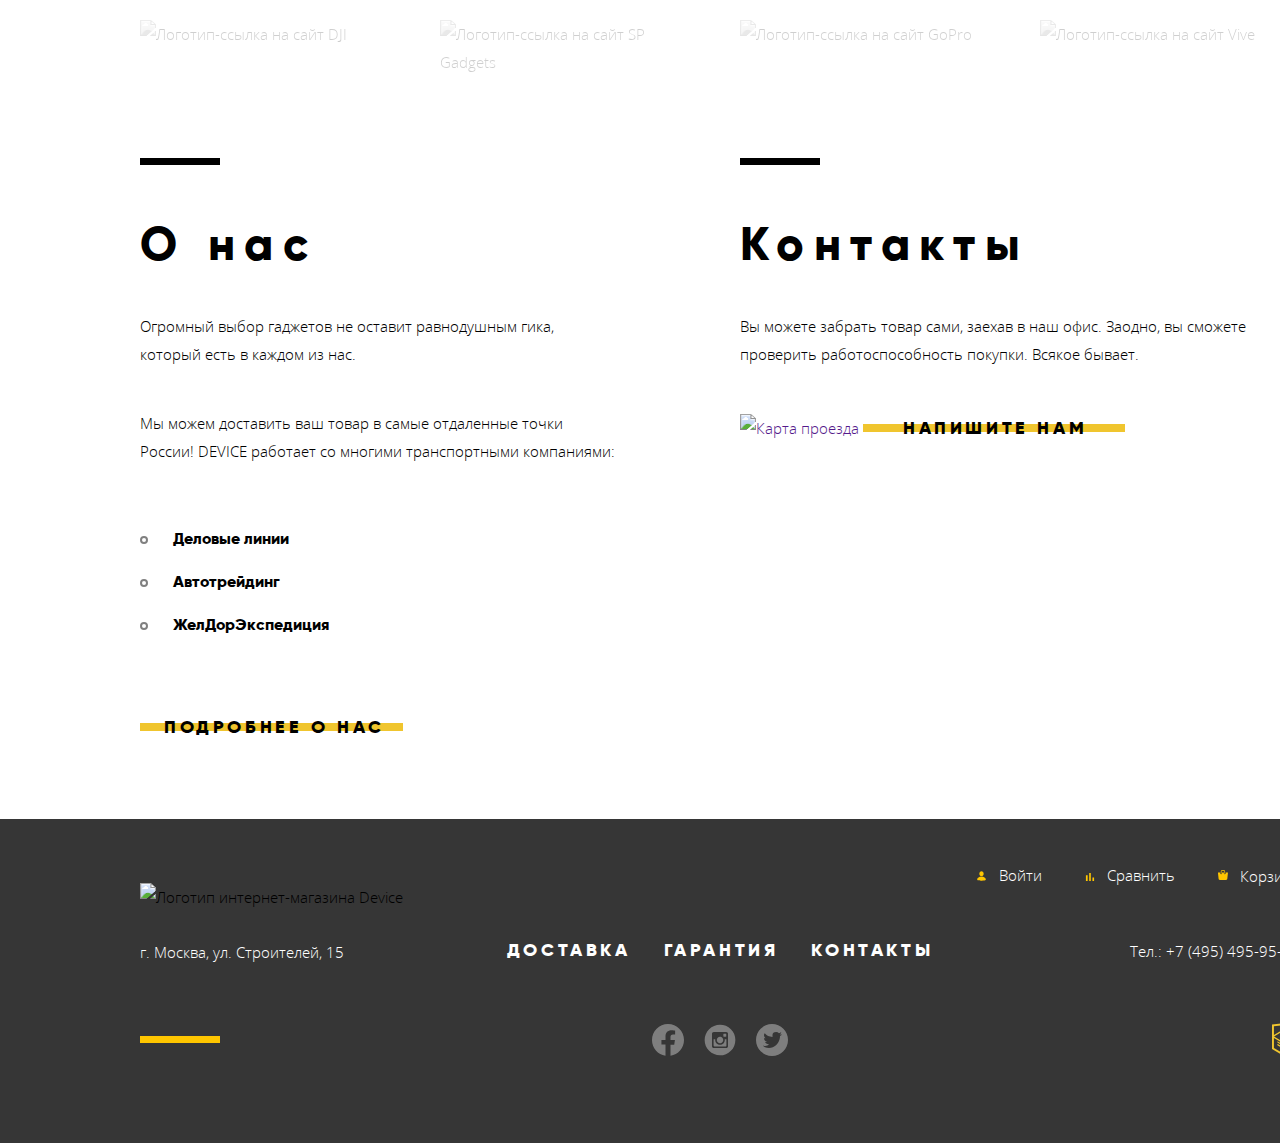
==== commit cb3e2522: "Правки в доступную верстку, часть 2" ====
--- a/index.html
+++ b/index.html
@@ -122,9 +122,9 @@
         </section>
         -->
       <ul class="slider-buttons">
-        <li><button class="slider-button slider-button-active" type="button" aria-label="Сейчас выбран первый слайд"></button></li>
-        <li><button class="slider-button" type="button" aria-label="Выбрать второй слайд"></button></li>
-        <li><button class="slider-button" type="button" aria-label="Выбрать третий слайд"></button></li>
+        <li><button class="slider-button slider-button-1 slider-button-active" type="button" aria-label="Сейчас выбран первый слайд"></button></li>
+        <li><button class="slider-button slider-button-2" type="button" aria-label="Выбрать второй слайд"></button></li>
+        <li><button class="slider-button slider-button-3" type="button" aria-label="Выбрать третий слайд"></button></li>
       </ul>
       </div>
       <section class="popular container">
@@ -265,7 +265,7 @@
           <a class="contacts-map" href="">
             <img src="img/contacts-map.png" width="960" height="546" alt="Карта проезда">
           </a>
-          <button class="button contacts-button" type="button" aria-label="Открыть форму обратной связи">Напишите нам</button>
+          <a class="button contacts-button" type="button" aria-label="Открыть форму обратной связи" href="#">Напишите нам</a>
         </section>
       </div>
     </main>
--- a/css/style.css
+++ b/css/style.css
@@ -153,6 +153,10 @@
 
 /* Слайдер */
 
+.featured-products {
+  position: relative;
+}
+
 .visually-hidden {
   position: absolute;
   clip: rect(0 0 0 0);
@@ -165,7 +169,7 @@
   list-style: none;
   display: flex;
   position: absolute;
-  top: 93%;
+  top: 59%;
   right: 23%;
   padding-left: 0px;
   transform: translate(-3px);
@@ -262,6 +266,14 @@
   opacity: 0.3;
 }
 
+.slide-active {
+  display: block;
+}
+
+.slide-hidden {
+  display: none;
+}
+
 /* Популярные категории товаров */
 
 .popular {
